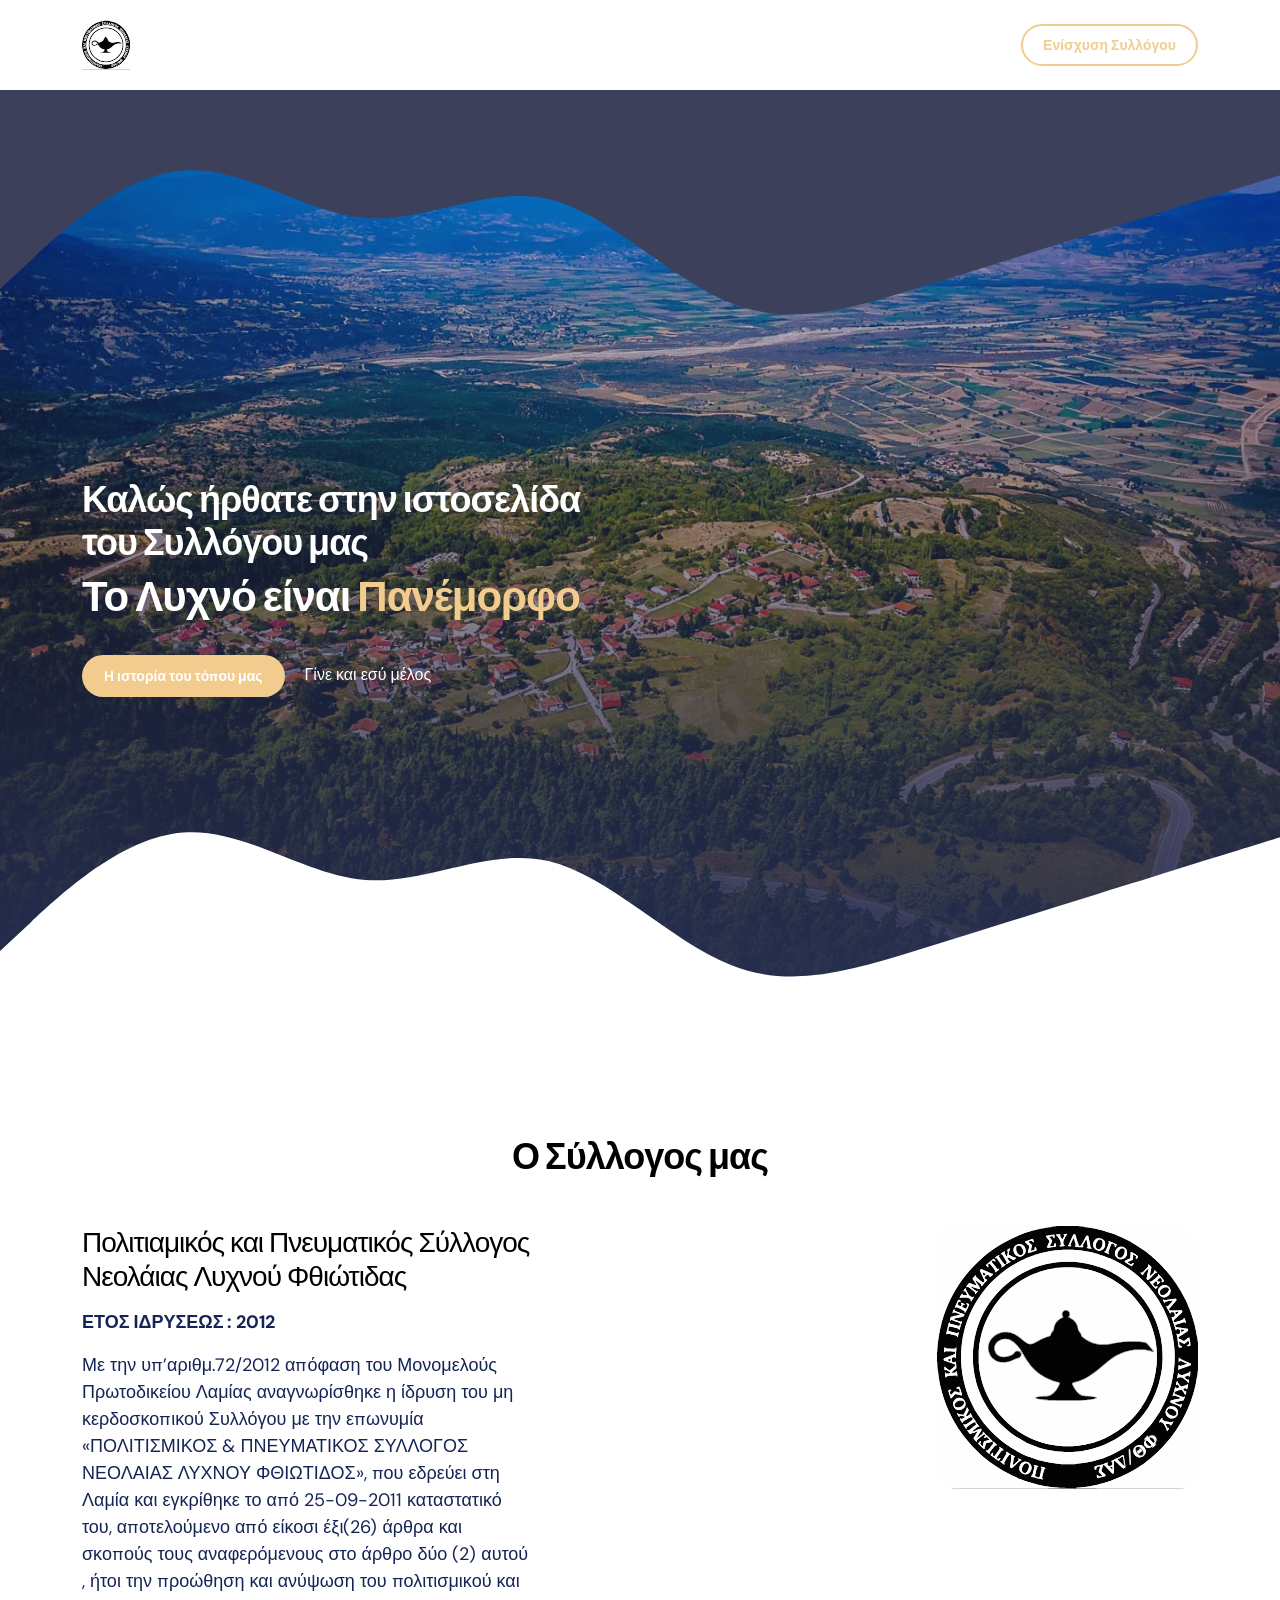
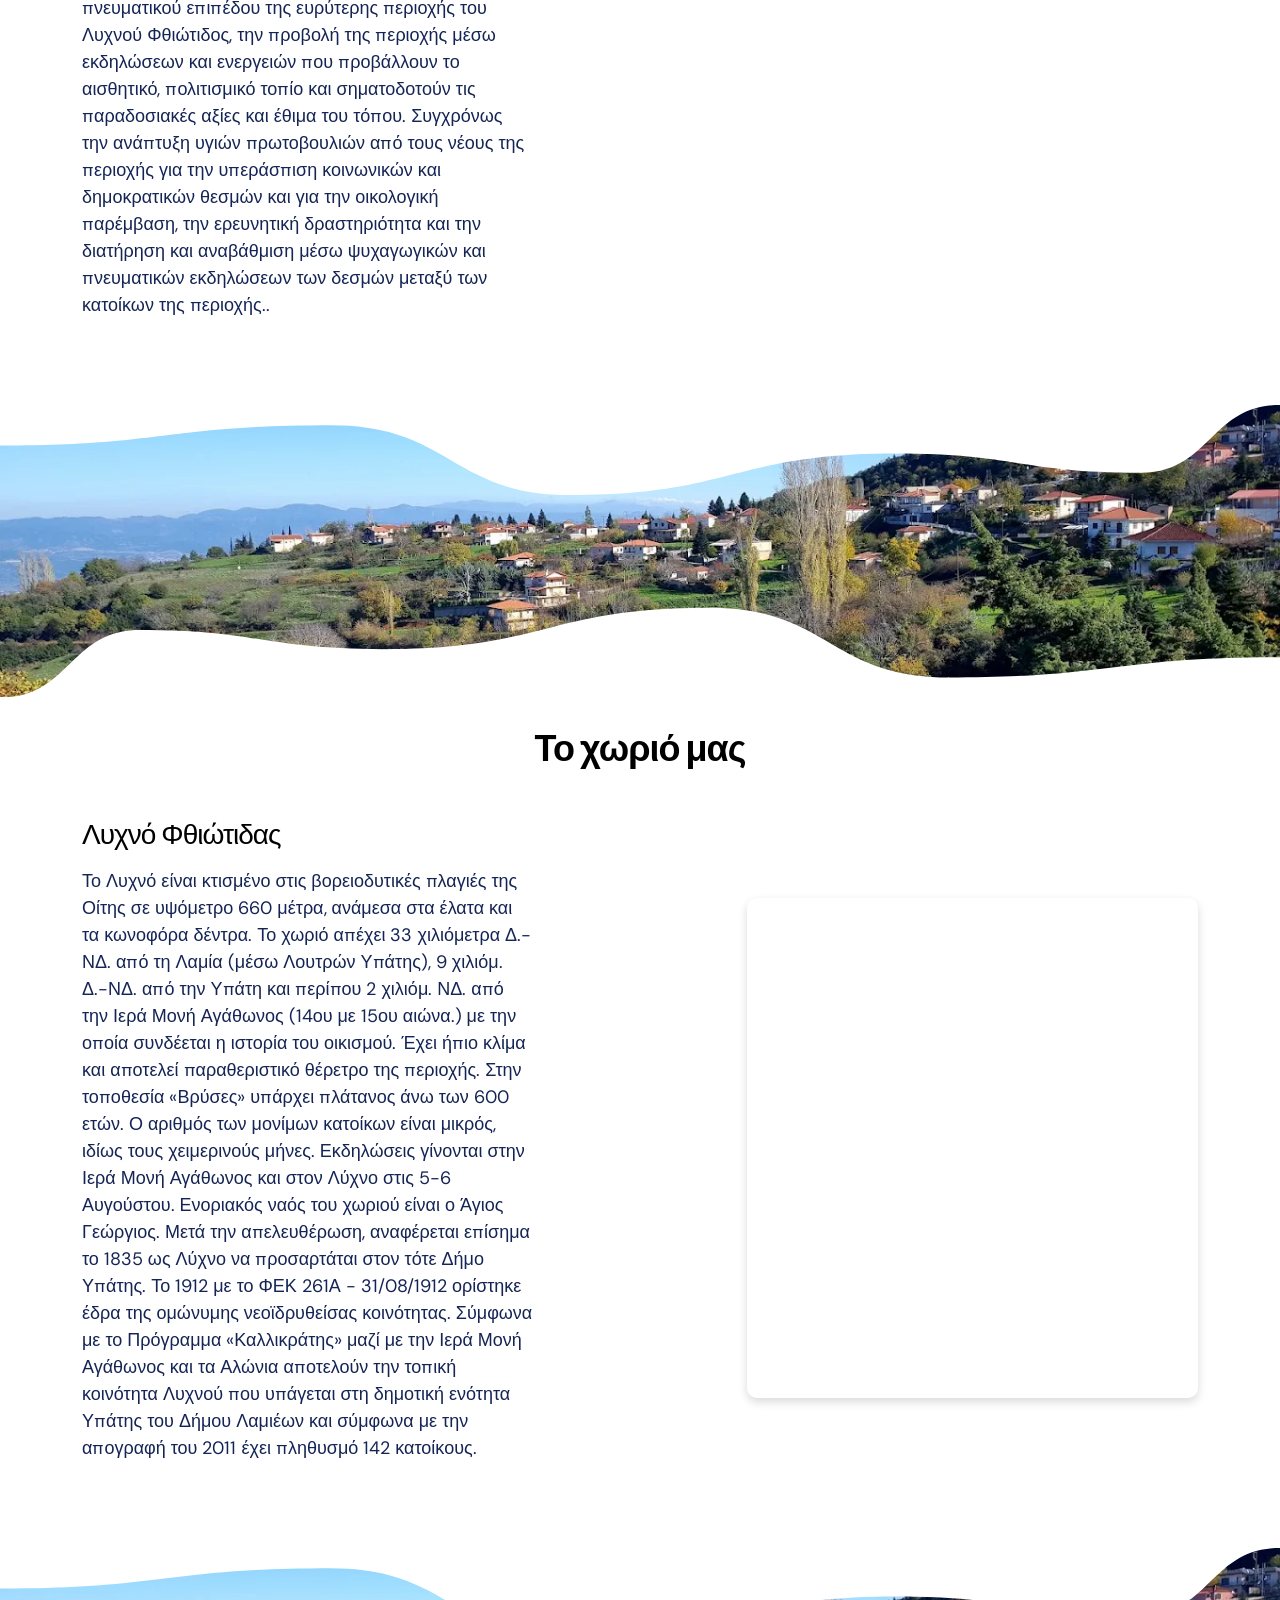
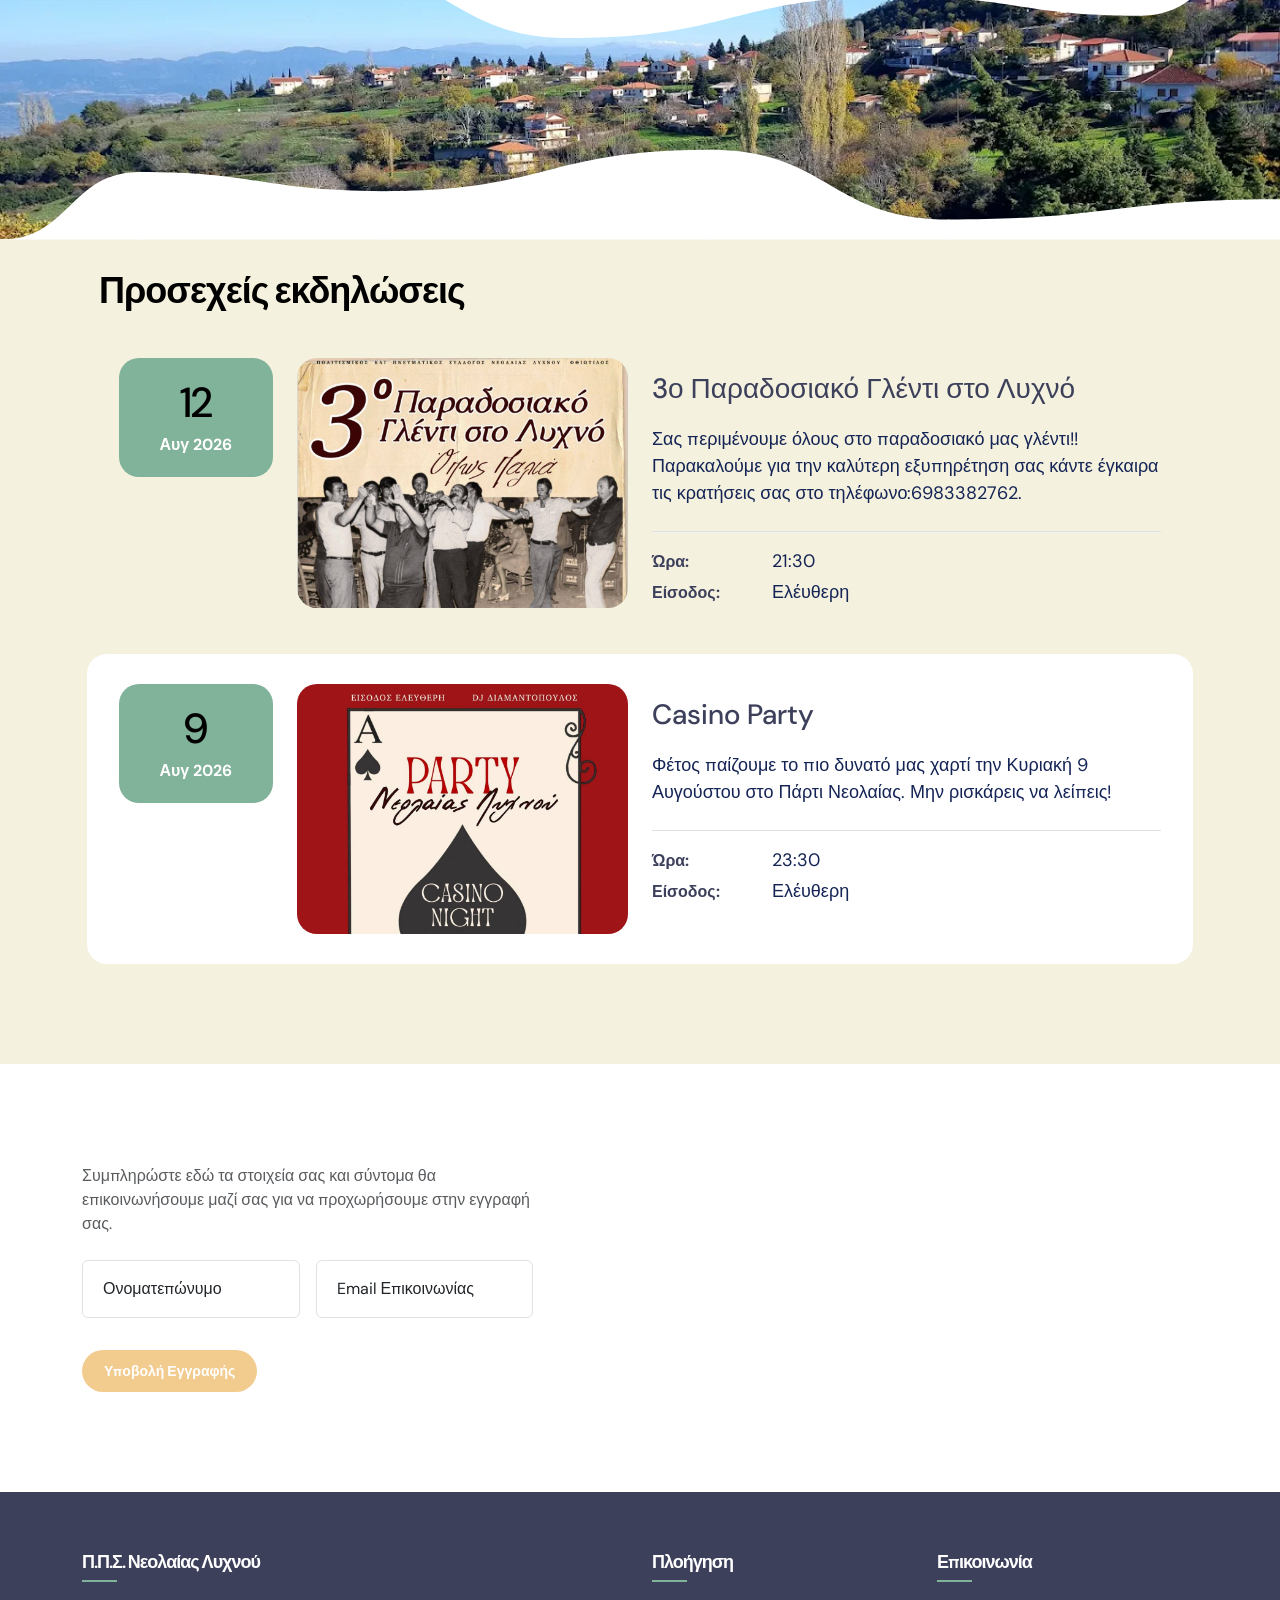
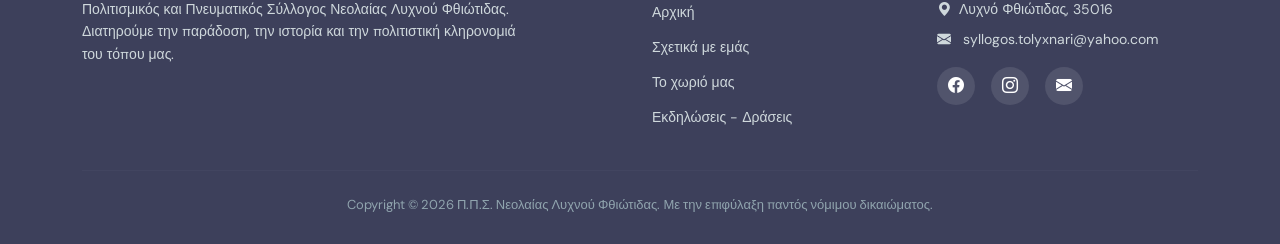
==== wwwroot/index.html @ 14c24f40 "Fix website paths" ====
<!doctype html>
<html lang="en">

<head>
    <meta charset="utf-8">
    <meta name="viewport" content="width=device-width, initial-scale=1.0">

    <meta name="description" content="Η επίσημη ιστοσελίδα του Εκπολιτιστικού Συλλόγου  Νεολαίας Λυχνού Φθιώτιδας. Δείτε το ψηφιακό μας αρχείο, εκδηλώσεις και φωτογραφίες και άλλα πολλα σχετικά με το χωριό μας και το Σύλλογο.">
    <meta name="author" content="">

    <title>Σύλλογος Νεολαίας Λυχνού Φθιώτιδας</title>

    <!-- CSS FILES -->
    <link rel="preconnect" href="https://fonts.googleapis.com">

    <link rel="preconnect" href="https://fonts.gstatic.com" crossorigin>

    <link href="https://fonts.googleapis.com/css2?family=DM+Sans:ital,wght@0,400;0,500;0,700;1,400&display=swap"
        rel="stylesheet">

    <link href="Css/bootstrap.min.css" rel="stylesheet">

    <link rel="stylesheet" href="https://cdn.jsdelivr.net/npm/bootstrap-icons@1.11.3/font/bootstrap-icons.min.css">

    <link href="Css/MainStyle.css" rel="stylesheet">

</head>

<body>

    <main>

        <nav class="navbar navbar-expand-lg">
            <div class="container">
                <a class="navbar-brand d-flex align-items-center" href="index.html">
                    <img src="images/emvlima_sillogou.svg" class="navbar-brand-image img-fluid" alt="Tiya Golf Club">
                    <span class="navbar-brand-text">
                        <small>ΠΟΛΙΤΙΣΜΙΚΟΣ ΚΑΙ ΠΝΕΥΜΑΤΙΚΟΣ ΣΥΛΛΟΓΟΣ </small>
                        <small>ΝΕΟΛΑΙΑΣ ΛΥΧΝΟΥ ΦΘΙΩΤΙΔΑΣ</small>
                    </span>
                </a>

                <div class="d-lg-none ms-auto me-3">
                    <a class="btn custom-btn custom-border-btn" data-bs-toggle="offcanvas" href="#offcanvasExample"
                        role="button" aria-controls="offcanvasExample">Member Login</a>
                </div>

                <button class="navbar-toggler" type="button" data-bs-toggle="collapse" data-bs-target="#navbarNav"
                    aria-controls="navbarNav" aria-expanded="false" aria-label="Toggle navigation">
                    <span class="navbar-toggler-icon"></span>
                </button>

                <div class="collapse navbar-collapse" id="navbarNav">
                    <ul class="navbar-nav ms-lg-auto">
                        <li class="nav-item">
                            <a class="nav-link click-scroll" href="#section_1">Αρχική</a>
                        </li>

                        <li class="nav-item">
                            <a class="nav-link click-scroll" href="#section_2">Σχετικά με εμάς</a>
                        </li>

                        <li class="nav-item">
                            <a class="nav-link click-scroll" href="#section_3">Το χωρίο μας</a>
                        </li>

							<li class="nav-item dropdown">
								<a class="nav-link dropdown-toggle" href="#" id="eventsDropdown">
									Εκδηλώσεις - Δράσεις
								</a>

								<ul class="dropdown-menu" aria-labelledby="eventsDropdown">
									<li>
										<a class="dropdown-item click-scroll" href="#section_4.1">
											Προσεχείς Εκδηλώσεις
										</a>
									</li>

									<li>
										<a class="dropdown-item click-scroll" href="Pages/arxeio.html">
											Αρχείο Εκδηλώσεων
										</a>
									</li>
								</ul>
							</li>

                        <li class="nav-item">
                            <a class="nav-link" href="https://facebook.com/groups/146857978735724/" target="_blank"
                                rel="noopener noreferrer" aria-label="Facebook">
                                <i class="bi bi-facebook"></i>
                            </a>
                        </li>

                        <li class="nav-item">
                            <a class="nav-link" href="https://www.instagram.com/to_lyxno?igsi=emdoNjBleWFyMGQ5 "
                                target="_blank" rel="noopener noreferrer" aria-label="Instagram">
                                <i class="bi bi-instagram"></i>
                            </a>
                        </li>

                        <li class="nav-item">
                            <a class="nav-link" href="mailto:syllogos.tolyxnari@yahoo.com" aria-label="Email">
                                <i class="bi bi-envelope-fill"></i>
                            </a>
                        </li>

                    </ul>

                    <div class="d-none d-lg-block ms-lg-3">
                        <a class="btn custom-btn custom-border-btn" data-bs-toggle="offcanvas" href="#offcanvasExample"
                            role="button" aria-controls="offcanvasExample">Ενίσχυση Συλλόγου</a>
                    </div>
                </div>
            </div>
        </nav>

    
	<div class="offcanvas offcanvas-end" data-bs-scroll="true" tabindex="-1"
		id="offcanvasExample" aria-labelledby="offcanvasExampleLabel">

		<div class="offcanvas-header">
			<h5 class="offcanvas-title" id="offcanvasExampleLabel">
				Οικονομική Ενίσχυση Συλλόγου
			</h5>

			<button type="button" class="btn-close" data-bs-dismiss="offcanvas"
				aria-label="Κλείσιμο"></button>
		</div>

		<div class="offcanvas-body d-flex flex-column">

			<div class="member-login-form-body">

				<p class="mb-4">
					Ο Σύλλογός μας είναι <strong>μη κερδοσκοπικός</strong>
					και λειτουργεί με σκοπό την υποστήριξη και την ανάπτυξη
					του χωριού μας.
				</p>

				<p class="mb-4">
					Όποιος επιθυμεί μπορεί να στηρίξει εθελοντικά το έργο,
					τις δράσεις και τις εκδηλώσεις του Συλλόγου μας.
				</p>


				<div class="support-info mb-4">

					<h6 class="mb-3">
						<i class="bi bi-bank me-2"></i>
						Τραπεζική Κατάθεση
					</h6>

					<p class="mb-2">
						<strong>Δικαιούχος:</strong><br>
						ΠΟΛΙΤΙΣΜΙΚΟΣ ΚΑΙ ΠΝΕΥΜΑΤΙΚΟΣ ΣΥΛΛΟΓΟΣ ΝΕΟΛΑΙΑΣ ΛΥΧΝΟΥ ΦΘΙΩΤΙΔΑΣ
					</p>

					<p class="mb-2">
						<strong>IBAN:</strong><br>
						<span id="ibanNumber">
							GRXXXXXXXXXXXXXXX
						</span>
						 <button type="button"
								class="btn btn-sm btn-outline-light ms-2"
								onclick="copyToClipboard('ibanNumber', this)">
								<i class="bi bi-copy"></i>
						</button>
					</p>

				</div>

				<div class="support-info mb-4">

					<h6 class="mb-3">
						<i class="bi bi-phone me-2"></i>
						Ενίσχυση μέσω IRIS
					</h6>

					<p class="mb-3">
						Μπορείτε επίσης να πραγματοποιήσετε την
						ενίσχυσή σας μέσω <strong>IRIS</strong>.
					</p>

					<p class="mb-0">
						<strong>ΑΦΜ:</strong><br>

						<span id="irisNumber">
							997501653
						</span>

						<button type="button"
								class="btn btn-sm btn-outline-light ms-2"
								onclick="copyToClipboard('irisNumber', this)"
								aria-label="Αντιγραφή ΑΦΜ">
							<i class="bi bi-copy"></i>
						</button>
					</p>

				</div>


				<div class="text-center mt-3">

					<p class="small">
						Σας ευχαριστούμε θερμά για κάθε στήριξη
						που συμβάλλει στη συνέχιση του έργου
						και των δράσεών μας.
					</p>

				</div>

			</div>


			<div class="mt-auto pt-4">

			<p class="small mb-0">
				Για οποιαδήποτε πληροφορία σχετικά με την
				οικονομική ενίσχυση, μπορείτε να επικοινωνήσετε
				μαζί μας στο 
				<a href="mailto:syllogos.tolyxnari@yahoo.com" 
				class="link-dark link-offset-2 link-underline-opacity-25 link-underline-opacity-100-hover">
				syllogos.tolyxnari@yahoo.com
				</a>.
			</p>

			
			</div>

	</div>

			</div>

        <section class="hero-section d-flex justify-content-center align-items-center" id="section_1">

            <div class="section-overlay"></div>

            <svg xmlns="http://www.w3.org/2000/svg" viewBox="0 0 1440 320">
                <path fill="#3D405B" fill-opacity="1"
                    d="M0,224L34.3,192C68.6,160,137,96,206,90.7C274.3,85,343,139,411,144C480,149,549,107,617,122.7C685.7,139,754,213,823,240C891.4,267,960,245,1029,224C1097.1,203,1166,181,1234,160C1302.9,139,1371,117,1406,106.7L1440,96L1440,0L1405.7,0C1371.4,0,1303,0,1234,0C1165.7,0,1097,0,1029,0C960,0,891,0,823,0C754.3,0,686,0,617,0C548.6,0,480,0,411,0C342.9,0,274,0,206,0C137.1,0,69,0,34,0L0,0Z">
                </path>
            </svg>

            <div class="container">
                <div class="row">

                    <div class="col-lg-6 col-12 mb-5 mb-lg-0">
                        <h2 class="text-white">Καλώς ήρθατε στην ιστοσελίδα του Συλλόγου μας</h2>

                        <h1 class="cd-headline rotate-1 text-white mb-4 pb-2">
                            <span>Το Λυχνό είναι</span>
                            <span class="cd-words-wrapper">
                                <b class="is-visible">Πανέμορφο</b>
                                <b>Ορεινό</b>
                                <b>Ιδανικό για ξεκούραση...</b>
                            </span>
                        </h1>

                        <div class="custom-btn-group">
                            <a href="#section_3" class="btn custom-btn smoothscroll me-3">H ιστορία του τόπου μας</a>

                            <a href="#section_4.2" class="link smoothscroll">Γίνε και εσύ μέλος</a>
                        </div>
                    </div>



                </div>
            </div>

            <svg xmlns="http://www.w3.org/2000/svg" viewBox="0 0 1440 320">
                <path fill="#ffffff" fill-opacity="1"
                    d="M0,224L34.3,192C68.6,160,137,96,206,90.7C274.3,85,343,139,411,144C480,149,549,107,617,122.7C685.7,139,754,213,823,240C891.4,267,960,245,1029,224C1097.1,203,1166,181,1234,160C1302.9,139,1371,117,1406,106.7L1440,96L1440,320L1405.7,320C1371.4,320,1303,320,1234,320C1165.7,320,1097,320,1029,320C960,320,891,320,823,320C754.3,320,686,320,617,320C548.6,320,480,320,411,320C342.9,320,274,320,206,320C137.1,320,69,320,34,320L0,320Z">
                </path>
            </svg>
        </section>


        <section class="about-section section-padding" id="section_2">
            <div class="container">
                <div class="row">

                    <div class="col-lg-12 col-12 text-center">
                        <h2 class="mb-lg-5 mb-4">Ο Σύλλογος μας</h2>
                    </div>

                    <div class="col-lg-5 col-12 me-auto mb-4 mb-lg-0">
                        <h3 class="mb-3">Πολιτιαμικός και Πνευματικός Σύλλογος Νεολάιας Λυχνού Φθιώτιδας</h3>

                        <p> <strong>ΕΤΟΣ ΙΔΡΥΣΕΩΣ : 2012</strong> </p>

                        <p>Με την υπ’αριθμ.72/2012 απόφαση του Μονομελούς Πρωτοδικείου Λαμίας αναγνωρίσθηκε η ίδρυση του
                            μη κερδοσκοπικού Συλλόγου με
                            την επωνυμία «ΠΟΛΙΤΙΣΜΙΚΟΣ & ΠΝΕΥΜΑΤΙΚΟΣ ΣΥΛΛΟΓΟΣ ΝΕΟΛΑΙΑΣ ΛΥΧΝΟΥ ΦΘΙΩΤΙΔΟΣ», που εδρεύει
                            στη Λαμία και εγκρίθηκε το από
                            25-09-2011 καταστατικό του, αποτελούμενο από είκοσι έξι(26) άρθρα και σκοπούς τους
                            αναφερόμενους στο άρθρο δύο (2) αυτού ,
                            ήτοι την προώθηση και ανύψωση του πολιτισμικού και πνευματικού επιπέδου της ευρύτερης
                            περιοχής του Λυχνού Φθιώτιδος, την
                            προβολή της περιοχής μέσω εκδηλώσεων και ενεργειών που προβάλλουν το αισθητικό, πολιτισμικό
                            τοπίο και σηματοδοτούν τις
                            παραδοσιακές αξίες και έθιμα του τόπου. Συγχρόνως την ανάπτυξη υγιών πρωτοβουλιών από τους
                            νέους της περιοχής για την
                            υπεράσπιση κοινωνικών και δημοκρατικών θεσμών και για την οικολογική παρέμβαση, την
                            ερευνητική δραστηριότητα και την
                            διατήρηση και αναβάθμιση μέσω ψυχαγωγικών και πνευματικών εκδηλώσεων των δεσμών μεταξύ των
                            κατοίκων της περιοχής..</p>


                    </div>

                    <div class="col-lg-3 col-md-6 col-12 mb-4 mb-lg-0 mb-md-0">
                        <div class="member-block">
                            <div class="member-block-image-wrap">
                                <img src="images/emvlima_sillogou.svg" class="member-block-image img-fluid" alt="">
                            </div>
                        </div>
                    </div>

                </div>
            </div>
        </section>

                <section class="section-bg-image">
            <svg viewBox="0 0 1265 144" xmlns="http://www.w3.org/2000/svg" xmlns:xlink="http://www.w3.org/1999/xlink">
                <path fill="rgba(255, 255, 255, 1)" d="M 0 40 C 164 40 164 20 328 20 L 328 20 L 328 0 L 0 0 Z"
                    stroke-width="0"></path>
                <path fill="rgba(255, 255, 255, 1)" d="M 327 20 C 445.5 20 445.5 89 564 89 L 564 89 L 564 0 L 327 0 Z"
                    stroke-width="0"></path>
                <path fill="rgba(255, 255, 255, 1)" d="M 563 89 C 724.5 89 724.5 48 886 48 L 886 48 L 886 0 L 563 0 Z"
                    stroke-width="0"></path>
                <path fill="rgba(255, 255, 255, 1)"
                    d="M 885 48 C 1006.5 48 1006.5 67 1128 67 L 1128 67 L 1128 0 L 885 0 Z" stroke-width="0"></path>
                <path fill="rgba(255, 255, 255, 1)" d="M 1127 67 C 1196 67 1196 0 1265 0 L 1265 0 L 1265 0 L 1127 0 Z"
                    stroke-width="0"></path>
            </svg>

            <div class="container">
                <div class="row">

                    <div class="col-lg-6 col-12">
                    </div>

                </div>
            </div>

            <svg viewBox="0 0 1265 144" xmlns="http://www.w3.org/2000/svg" xmlns:xlink="http://www.w3.org/1999/xlink">
                <path fill="rgba(255, 255, 255, 1)" d="M 0 40 C 164 40 164 20 328 20 L 328 20 L 328 0 L 0 0 Z"
                    stroke-width="0"></path>
                <path fill="rgba(255, 255, 255, 1)" d="M 327 20 C 445.5 20 445.5 89 564 89 L 564 89 L 564 0 L 327 0 Z"
                    stroke-width="0"></path>
                <path fill="rgba(255, 255, 255, 1)" d="M 563 89 C 724.5 89 724.5 48 886 48 L 886 48 L 886 0 L 563 0 Z"
                    stroke-width="0"></path>
                <path fill="rgba(255, 255, 255, 1)"
                    d="M 885 48 C 1006.5 48 1006.5 67 1128 67 L 1128 67 L 1128 0 L 885 0 Z" stroke-width="0"></path>
                <path fill="rgba(255, 255, 255, 1)" d="M 1127 67 C 1196 67 1196 0 1265 0 L 1265 0 L 1265 0 L 1127 0 Z"
                    stroke-width="0"></path>
            </svg>
        </section>

        <section class="about-section section-padding" id="section_3">
    <div class="container">
        <div class="row align-items-center">

            <div class="col-lg-12 col-12 text-center">
                <h2 class="mb-lg-5 mb-4">Το χωριό μας</h2>
            </div>

            <div class="col-lg-5 col-12 mb-4 mb-lg-0">
                <h3 class="mb-3">Λυχνό Φθιώτιδας</h3>
                <p>Το Λυχνό είναι κτισμένο στις βορειοδυτικές πλαγιές της Οίτης σε υψόμετρο 660 μέτρα, ανάμεσα
                    στα έλατα και τα κωνοφόρα δέντρα. Το χωριό απέχει 33 χιλιόμετρα Δ.-ΝΔ. από τη Λαμία (μέσω Λουτρών Υπάτης), 9 χιλιόμ.
                    Δ.-ΝΔ. από την Υπάτη και περίπου 2 χιλιόμ. ΝΔ. από την Ιερά Μονή Αγάθωνος (14ου με 15ου αιώνα.) με την οποία
                    συνδέεται η ιστορία του οικισμού.
                    Έχει ήπιο κλίμα και αποτελεί παραθεριστικό θέρετρο της περιοχής. Στην τοποθεσία «Βρύσες» υπάρχει πλάτανος άνω των
                    600 ετών. Ο αριθμός των μονίμων κατοίκων είναι μικρός, ιδίως τους χειμερινούς μήνες.
                    Εκδηλώσεις γίνονται στην Ιερά Μονή Αγάθωνος και στον Λύχνο στις 5-6 Αυγούστου. Ενοριακός ναός του χωριού είναι ο Άγιος Γεώργιος.
                    Μετά την απελευθέρωση, αναφέρεται επίσημα το 1835 ως Λύχνο να προσαρτάται στον τότε Δήμο Υπάτης. Το 1912 με το ΦΕΚ 261Α -
                    31/08/1912 ορίστηκε έδρα της ομώνυμης νεοϊδρυθείσας κοινότητας. Σύμφωνα με το Πρόγραμμα «Καλλικράτης» μαζί με την
                    Ιερά Μονή Αγάθωνος και τα Αλώνια αποτελούν την τοπική κοινότητα Λυχνού που υπάγεται στη δημοτική ενότητα Υπάτης του
                    Δήμου Λαμιέων και σύμφωνα με την απογραφή του 2011 έχει πληθυσμό 142 κατοίκους.</p>
            </div>

            <div class="col-lg-5 col-12 ms-auto">
                <div class="map-container">
                    <iframe
                        src="https://www.google.com/maps/embed?pb=!1m18!1m12!1m3!1d3106.623468350888!2d22.195922511725545!3d38.86397519855742!2m3!1f0!2f0!3f0!3m2!1i1024!2i768!4f13.1!3m3!1m2!1s0x135f3f2c3e58e251%3A0xead5d98b1d0ce66f!2zzpvPjc-Hzr3OvyAzNTAgMTY!5e0!3m2!1sel!2sgr!4v1787309382941!5m2!1sel!2sgr"
                        style="border:0;" 
                        allowfullscreen="" 
                        loading="lazy"
                        referrerpolicy="no-referrer-when-downgrade">
                    </iframe>
                </div>
            </div>

        </div>
    </div>
</section>

        <section class="section-bg-image">
            <svg viewBox="0 0 1265 144" xmlns="http://www.w3.org/2000/svg" xmlns:xlink="http://www.w3.org/1999/xlink">
                <path fill="rgba(255, 255, 255, 1)" d="M 0 40 C 164 40 164 20 328 20 L 328 20 L 328 0 L 0 0 Z"
                    stroke-width="0"></path>
                <path fill="rgba(255, 255, 255, 1)" d="M 327 20 C 445.5 20 445.5 89 564 89 L 564 89 L 564 0 L 327 0 Z"
                    stroke-width="0"></path>
                <path fill="rgba(255, 255, 255, 1)" d="M 563 89 C 724.5 89 724.5 48 886 48 L 886 48 L 886 0 L 563 0 Z"
                    stroke-width="0"></path>
                <path fill="rgba(255, 255, 255, 1)"
                    d="M 885 48 C 1006.5 48 1006.5 67 1128 67 L 1128 67 L 1128 0 L 885 0 Z" stroke-width="0"></path>
                <path fill="rgba(255, 255, 255, 1)" d="M 1127 67 C 1196 67 1196 0 1265 0 L 1265 0 L 1265 0 L 1127 0 Z"
                    stroke-width="0"></path>
            </svg>

            <div class="container">
                <div class="row">

                    <div class="col-lg-6 col-12">

                    </div>

                </div>
            </div>

            <svg viewBox="0 0 1265 144" xmlns="http://www.w3.org/2000/svg" xmlns:xlink="http://www.w3.org/1999/xlink">
                <path fill="rgba(255, 255, 255, 1)" d="M 0 40 C 164 40 164 20 328 20 L 328 20 L 328 0 L 0 0 Z"
                    stroke-width="0"></path>
                <path fill="rgba(255, 255, 255, 1)" d="M 327 20 C 445.5 20 445.5 89 564 89 L 564 89 L 564 0 L 327 0 Z"
                    stroke-width="0"></path>
                <path fill="rgba(255, 255, 255, 1)" d="M 563 89 C 724.5 89 724.5 48 886 48 L 886 48 L 886 0 L 563 0 Z"
                    stroke-width="0"></path>
                <path fill="rgba(255, 255, 255, 1)"
                    d="M 885 48 C 1006.5 48 1006.5 67 1128 67 L 1128 67 L 1128 0 L 885 0 Z" stroke-width="0"></path>
                <path fill="rgba(255, 255, 255, 1)" d="M 1127 67 C 1196 67 1196 0 1265 0 L 1265 0 L 1265 0 L 1127 0 Z"
                    stroke-width="0"></path>
            </svg>
        </section>




  <section class="events-section section-bg section-padding" id="section_4.1">
				<div class="container">
					<div class="row">

						<div class="col-lg-12 col-12">
							<h2 class="mb-lg-3">Προσεχείς εκδηλώσεις</h2>
						</div>

						<div class="row custom-block mb-3">
							<div class="col-lg-2 col-md-4 col-12 order-2 order-md-0 order-lg-0">
								<div
									class="custom-block-date-wrap d-flex d-lg-block d-md-block align-items-center mt-3 mt-lg-0 mt-md-0">
									<h6 class="custom-block-date mb-lg-1 mb-0 me-3 me-lg-0 me-md-0">12</h6>

									<strong class="text-white">Αυγ 2026</strong>
								</div>
							</div>

							<div class="col-lg-4 col-md-8 col-12 order-1 order-lg-0">
								<div class="custom-block-image-wrap">
									<a href="Pages/glenti.html">
										<img src="images/glenti.jpg" class="custom-block-image img-fluid"
											alt="">

										<i class="custom-block-icon bi-link"></i>
									</a>
								</div>
							</div>

							<div class="col-lg-6 col-12 order-3 order-lg-0">
								<div class="custom-block-info mt-2 mt-lg-0">
									<a href="Pages/glenti.html" class="events-title mb-3">3ο Παραδοσιακό Γλέντι στο Λυχνό</a>

									<p class="mb-0">Σας περιμένουμε όλους στο παραδοσιακό μας γλέντι!!
									Παρακαλούμε για την καλύτερη εξυπηρέτηση σας κάντε έγκαιρα τις κρατήσεις σας στο τηλέφωνο:6983382762.   
								</p>

									<div class="d-flex flex-wrap border-top mt-4 pt-3">

										<div class="mb-4 mb-lg-0">
											<div class="d-flex flex-wrap align-items-center mb-1">
												<span class="custom-block-span">Ώρα:</span>

												<p class="mb-0">21:30</p>
											</div>

											<div class="d-flex flex-wrap align-items-center">
												<span class="custom-block-span">Είσοδος:</span>

												<p class="mb-0">Ελέυθερη</p>
											</div>
										</div>
									</div>
								</div>
							</div>
						</div>

						<div class="row custom-block custom-block-bg">
							<div class="col-lg-2 col-md-4 col-12 order-2 order-md-0 order-lg-0">
								<div
									class="custom-block-date-wrap d-flex d-lg-block d-md-block align-items-center mt-3 mt-lg-0 mt-md-0">
									<h6 class="custom-block-date mb-lg-1 mb-0 me-3 me-lg-0 me-md-0">9</h6>

									<strong class="text-white">Αυγ 2026</strong>
								</div>
							</div>

							<div class="col-lg-4 col-md-8 col-12 order-1 order-lg-0">
								<div class="custom-block-image-wrap">
									<a href="Pages/party.html">
										<img src="images/party.jpg"
											class="custom-block-image img-fluid" alt="">

										<i class="custom-block-icon bi-link"></i>
									</a>
								</div>
							</div>

							<div class="col-lg-6 col-12 order-3 order-lg-0">
								<div class="custom-block-info mt-2 mt-lg-0">
									<a href="Pages/party.html" class="events-title mb-3">Casino Party</a>

									<p class="mb-0">Φέτος παίζουμε το πιο δυνατό μας χαρτί την Κυριακή 9 Αυγούστου στο Πάρτι Νεολαίας. 
													Μην ρισκάρεις να λείπεις!</p>

									<div class="d-flex flex-wrap border-top mt-4 pt-3">

										<div class="mb-4 mb-lg-0">
											<div class="d-flex flex-wrap align-items-center mb-1">
												<span class="custom-block-span">Ώρα:</span>

												<p class="mb-0">23:30</p>
											</div>

											<div class="d-flex flex-wrap align-items-center">
												<span class="custom-block-span">Είσοδος:</span>

												<p class="mb-0">Ελέυθερη</p>
											</div>
										</div>

									</div>
								</div>
							</div>
						</div>

					</div>
				</div>
			</section>

  <section class="contact-section section-padding" id="section_4.2">
				<div class="container">
					<div class="row">

						<div class="col-lg-5 col-12">
						<form action="https://formsubmit.co/syllogos.tolyxnari@yahoo.com" method="POST">
							

							<input type="hidden" name="_subject" value="Νέα εγγραφή από την ιστοσελίδα!">
							<input type="hidden" name="_captcha" value="false"> <!-- Απενεργοποιεί το captcha αν θέλεις -->

							<p class="fs-6 text-muted mb-4">
								Συμπληρώστε εδώ τα στοιχεία σας και σύντομα θα επικοινωνήσουμε μαζί σας για να προχωρήσουμε στην εγγραφή σας.
							</p>

							<div class="row g-3">
								<div class="col-lg-6 col-md-6 col-12">
									<div class="form-floating mb-3">
										<input type="text" name="Ονοματεπώνυμο" id="full-name" class="form-control" placeholder="Full Name" required>
										<label for="full-name">Ονοματεπώνυμο</label>
									</div>
								</div>

								<div class="col-lg-6 col-md-6 col-12">
									<div class="form-floating mb-3">
										<input type="email" name="Email" id="email" class="form-control" placeholder="Email" required>
										<label for="email">Email Επικοινωνίας</label>
									</div>
								</div>
							</div>

							<button type="submit" class="btn custom-btn mt-3">Υποβολή Εγγραφής</button>
						</form>
						</div>

					   
					</div>
				</div>
  </section>
    </main>

<footer class="site-footer">
		<div class="container">
			<div class="row gy-4">

				<!-- Στήλη 1: Πληροφορίες Συλλόγου -->
				<div class="col-lg-5 col-md-6 col-12">
					<h5 class="footer-title mb-3">Π.Π.Σ. Νεολαίας Λυχνού</h5>
					<p class="footer-text">
						Πολιτισμικός και Πνευματικός Σύλλογος Νεολαίας Λυχνού Φθιώτιδας. 
						Διατηρούμε την παράδοση, την ιστορία και την πολιτιστική κληρονομιά του τόπου μας.
					</p>
				</div>

				<!-- Στήλη 2: Γρήγοροι Σύνδεσμοι -->
				<div class="col-lg-3 col-md-6 col-12 ms-auto">
					<h5 class="footer-title mb-3">Πλοήγηση</h5>
					<ul class="footer-links list-unstyled">
						<li><a href="#section_1">Αρχική</a></li>
						<li><a href="#section_2">Σχετικά με εμάς</a></li>
						<li><a href="#section_3">Το χωριό μας</a></li>
						<li><a href="#section_4">Εκδηλώσεις - Δράσεις</a></li>
					</ul>
				</div>

				<!-- Στήλη 3: Επικοινωνία & Social -->
				<div class="col-lg-3 col-md-6 col-12">
					<h5 class="footer-title mb-3">Επικοινωνία</h5>
					<p class="footer-text mb-2">
						<i class="bi bi-geo-alt-fill me-2"></i>Λυχνό Φθιώτιδας, 35016
					</p>
					<p class="footer-text mb-3">
						<i class="bi bi-envelope-fill me-2"></i>
						<a href="mailto:syllogos.tolyxnari@yahoo.com" class="footer-email">syllogos.tolyxnari@yahoo.com</a>
					</p>

					<!-- Social Media Icons -->
					<div class="footer-social d-flex gap-3">
						<a href="https://facebook.com/groups/146857978735724/" target="_blank" rel="noopener" aria-label="Facebook">
							<i class="bi bi-facebook"></i>
						</a>
						<a href="https://www.instagram.com/to_lyxno" target="_blank" rel="noopener" aria-label="Instagram">
							<i class="bi bi-instagram"></i>
						</a>
						<a href="mailto:syllogos.tolyxnari@yahoo.com" aria-label="Email">
							<i class="bi bi-envelope-fill"></i>
						</a>
					</div>
				</div>

			</div>

			<hr class="footer-divider my-4">

			<!-- Copyrights Τέρμα Κάτω -->
			<div class="row align-items-center">
				<div class="col-12 text-center">
					<p class="copyright-text mb-0">
						Copyright © 2026 Π.Π.Σ. Νεολαίας Λυχνού Φθιώτιδας. Με την επιφύλαξη παντός νόμιμου δικαιώματος.
					</p>
				</div>
			</div>
		</div>
	</footer>   


    <!-- JAVASCRIPT FILES -->
    <script src="js/jquery.min.js"></script>
    <script src="js/bootstrap.bundle.min.js"></script>
    <script src="js/jquery.sticky.js"></script>
    <script src="js/click-scroll.js"></script>
    <script src="js/animated-headline.js"></script>
    <script src="js/modernizr.js"></script>
    <script src="js/custom.js"></script>
     <script src="Js/Index.js"></script>
</body>

</html>
---- wwwroot/Css/MainStyle.css ----
/*---------------------------------------
  CUSTOM PROPERTIES ( VARIABLES )             
-----------------------------------------*/
:root {
  --white-color:                  #ffffff;
  --primary-color:                #81B29A;
  --secondary-color:              #3D405B;
  --section-bg-color:             #F4F1DE;
  --custom-btn-bg-color:          #F2CC8F;
  --custom-btn-bg-hover-color:    #E07A5F;
  --dark-color:                   #000000;
  --p-color:                      #717275;
  --link-hover-color:             #F2CC8F;

  --body-font-family:             'DM Sans', sans-serif;

  --h1-font-size:                 42px;
  --h2-font-size:                 36px;
  --h3-font-size:                 28px;
  --h4-font-size:                 24px;
  --h5-font-size:                 22px;
  --h6-font-size:                 20px;
  --p-font-size:                  18px;
  --menu-font-size:               16px;
  --btn-font-size:                14px;
  --copyright-font-size:          13px;

  --border-radius-large:          100px;
  --border-radius-medium:         20px;
  --border-radius-small:          10px;

  --font-weight-normal:           400;
  --font-weight-medium:           500;
  --font-weight-bold:             700;
}

body {
  background-color: var(--white-color);
  font-family: var(--body-font-family); 
}


/*---------------------------------------
  TYPOGRAPHY               
-----------------------------------------*/

h2, h3, h4, h5, h6 {
  color: var(--dark-color);
}

h1, h2, h3, h4, h5, h6 {
  font-weight: var(--font-weight-medium);
  letter-spacing: -1px;
}

h1 {
  font-size: var(--h1-font-size);
  font-weight: var(--font-weight-bold);
}

h2 {
  font-size: var(--h2-font-size);
  font-weight: var(--font-weight-bold);
}

h3 { font-size: var(--h3-font-size); }
h4 { font-size: var(--h4-font-size); }
h5 { font-size: var(--h5-font-size); }
h6 { font-size: var(--h6-font-size); }

p, ul li {
  color: #142455;
  font-size: var(--p-font-size);
  font-weight: var(--font-weight-normal);
}

a, button {
  touch-action: manipulation;
  transition: all 0.3s;
}

a {
  display: inline-block;
  color: var(--secondary-color);
  text-decoration: none;
}

a:hover {
  color: var(--link-hover-color);
}

b, strong {
  font-weight: var(--font-weight-bold);
}


/*---------------------------------------
  SECTION               
-----------------------------------------*/
.section-bg {
  background-color: var(--section-bg-color);
}

.section-padding {
  padding-top: 100px;
  padding-bottom: 100px;
}

.section-overlay {
  content: "";
  background: rgba(0, 0, 0, 0) linear-gradient(rgba(39, 48, 83, 0.01) 0%, rgb(39, 48, 83) 100%) repeat scroll 0% 0%;
  position: absolute;
  top: 0; right: 0; bottom: 0; left: 0;
}

::selection {
  background-color: var(--primary-color);
  color: var(--white-color);
}


/*---------------------------------------
  ANIMATED HEADLINE               
-----------------------------------------*/
.cd-words-wrapper {
  display: inline-block;
  position: relative;
  text-align: left;
}

.cd-words-wrapper b {
  color: var(--link-hover-color);
  display: inline-block;
  position: absolute;
  white-space: nowrap;
  left: 0; top: 0;
}

.cd-words-wrapper b.is-visible { position: relative; }
.no-js .cd-words-wrapper b { opacity: 0; }
.no-js .cd-words-wrapper b.is-visible { opacity: 1; }

.cd-headline.rotate-1 .cd-words-wrapper {
  perspective: 300px;
}
.cd-headline.rotate-1 b {
  opacity: 0;
  transform-origin: 50% 100%;
  transform: rotateX(180deg);
}
.cd-headline.rotate-1 b.is-visible {
  opacity: 1;
  transform: rotateX(0deg);
  animation: cd-rotate-1-in 1.2s;
}
.cd-headline.rotate-1 b.is-hidden {
  transform: rotateX(180deg);
  animation: cd-rotate-1-out 1.2s;
}

@keyframes cd-rotate-1-in {
  0% { transform: rotateX(180deg); opacity: 0; }
  35% { transform: rotateX(120deg); opacity: 0; }
  65% { opacity: 0; }
  100% { transform: rotateX(360deg); opacity: 1; }
}

@keyframes cd-rotate-1-out {
  0% { transform: rotateX(0deg); opacity: 1; }
  35% { transform: rotateX(-40deg); opacity: 1; }
  65% { opacity: 0; }
  100% { transform: rotateX(180deg); opacity: 0; }
}


/*---------------------------------------
  CUSTOM BUTTON               
-----------------------------------------*/
.custom-btn {
  background: var(--custom-btn-bg-color);
  border: 2px solid transparent;
  border-radius: var(--border-radius-large);
  color: var(--white-color);
  font-size: var(--btn-font-size);
  font-weight: var(--font-weight-bold);
  line-height: normal;
  transition: all 0.3s;
  padding: 10px 20px;
}

.custom-btn:hover {
  background: var(--custom-btn-bg-hover-color);
  color: var(--white-color);
}

.custom-border-btn {
  background: transparent;
  border: 2px solid var(--custom-btn-bg-color);
  color: var(--custom-btn-bg-color);
}

.custom-border-btn:hover {
  background: var(--custom-btn-bg-color);
  border-color: transparent;
  color: var(--white-color);
}

.custom-btn-bg-white {
  border-color: var(--white-color);
  color: var(--white-color);
}

.custom-btn-group .link {
  color: var(--white-color);
  font-weight: var(--font-weight-medium);
}

.custom-btn-group .link:hover {
  color: var(--link-hover-color);
}


/*---------------------------------------
  NAVIGATION BAR & OFFCANVAS              
-----------------------------------------*/
.offcanvas {
  background-color: #f2cc8f;
  padding: 30px;
}

.offcanvas.offcanvas-end { border-left: 0; }
.offcanvas-header .btn-close { transition: all 0.3s; }
.offcanvas-header .btn-close:hover { transform: rotate(180deg); }

.offcanvas svg {
  position: absolute;
  bottom: 0; right: 0; left: 0;
}

.sticky-wrapper {
  position: absolute;
  top: 0; right: 0; left: 0;
  z-index: 100;
}

.sticky-wrapper.is-sticky .navbar {
  background-color: var(--secondary-color);
}

.navbar {
  background: transparent;
  z-index: 99;
  padding-top: 15px;
  padding-bottom: 15px;
}

.navbar .container, 
.navbar .container-fluid {
  display: flex;
  justify-content: space-between;
  align-items: center;
  width: 100%;
}

.navbar-brand,
.navbar-brand:hover {
  font-size: var(--h4-font-size);
  font-weight: var(--font-weight-bold);
  display: block;
  color: var(--white-color) !important;
  max-width: 48px;
}

.navbar-brand-image {
  width: 50px;
  height: 50px;
}

.navbar-brand-icon {
  width: 30px;
  height: 30px;
}

.navbar-brand-icon::after {
  top: 5px;
}

.navbar-brand-text {
  line-height: normal;
  margin-left: 10px;
  position: relative;
  bottom: 5px;
}

.navbar-brand-text small {
  display: block;
  font-size: 17px;
  line-height: 1;
  text-transform: uppercase;
}

.navbar-expand-lg .navbar-nav .nav-link {
  border-radius: var(--border-radius-large);
  margin: 5px;
  padding: 5px;
}

.navbar-nav .nav-link {
  display: inline-block;
  color: var(--white-color);
  font-size: var(--menu-font-size);
  font-weight: var(--font-weight-medium);
  padding-top: 15px;
  padding-bottom: 15px;
}

.navbar-nav .nav-link.active, 
.navbar-nav .nav-link:hover {
  color: var(--link-hover-color);
}

.navbar .dropdown-menu {
  background: var(--white-color);
  box-shadow: 0 1rem 3rem rgba(0,0,0,.175);
  border: 0;
  display: inherit;
  opacity: 0;
  min-width: 9rem;
  margin-top: 20px;
  padding: 13px 0 10px 0;
  transition: all 0.3s;
  pointer-events: none;
}

.navbar .dropdown-menu::before {
  content: "";
  width: 0; height: 0;
  border-left: 20px solid transparent;
  border-right: 20px solid transparent;
  border-bottom: 15px solid var(--white-color);
  position: absolute;
  top: -10px; left: 10px;
}

.navbar .dropdown-item {
  display: inline-block;
  color: var(--p-color);
  font-size: var(--menu-font-size);
  font-weight: var(--font-weight-medium);
  position: relative;
}

.navbar .dropdown-item.active, 
.navbar .dropdown-item:active,
.navbar .dropdown-item:focus, 
.navbar .dropdown-item:hover {
  background: transparent;
  color: var(--link-hover-color);
}

.navbar .dropdown-toggle::after {
  content: "\f282";
  display: inline-block;
  font-family: bootstrap-icons !important;
  font-size: var(--copyright-font-size);
  font-style: normal;
  font-weight: normal !important;
  line-height: 1;
  vertical-align: -.125em;
  position: relative;
  left: 2px;
  border: 0;
}

@media screen and (min-width: 992px) {
  .navbar .dropdown:hover .dropdown-menu {
    opacity: 1;
    margin-top: 0;
    pointer-events: auto;
  }
}

.navbar-toggler {
  border: 0; padding: 0;
  cursor: pointer;
  margin: 0;
  width: 30px; height: 35px;
  outline: none;
}

.navbar-toggler:focus {
  outline: none;
  box-shadow: none;
}

.navbar-toggler[aria-expanded="true"] .navbar-toggler-icon {
  background: transparent;
}

.navbar-toggler[aria-expanded="true"] .navbar-toggler-icon:before,
.navbar-toggler[aria-expanded="true"] .navbar-toggler-icon:after {
  transition: top 300ms 50ms ease, transform 300ms 350ms ease;
  top: 0;
}

.navbar-toggler[aria-expanded="true"] .navbar-toggler-icon:before {
  transform: rotate(45deg);
}

.navbar-toggler[aria-expanded="true"] .navbar-toggler-icon:after {
  transform: rotate(-45deg);
}

.navbar-toggler .navbar-toggler-icon {
  background: var(--white-color);
  transition: background 10ms 300ms ease;
  display: block;
  width: 30px; height: 2px;
  position: relative;
}

.navbar-toggler .navbar-toggler-icon:before,
.navbar-toggler .navbar-toggler-icon:after {
  transition: top 300ms 350ms ease, transform 300ms 50ms ease;
  position: absolute;
  right: 0; left: 0;
  background: var(--white-color);
  width: 30px; height: 2px;
  content: '';
}

.navbar-toggler .navbar-toggler-icon::before { top: -8px; }
.navbar-toggler .navbar-toggler-icon::after { top: 8px; }


/*---------------------------------------
  HERO SECTION        
-----------------------------------------*/
.hero-section {
  background-image: url('../images/xorio_main.jpg.webp');
  background-repeat: no-repeat;
  background-size: cover;
  background-position: center;
  position: relative;
  padding-top: 150px;
  padding-bottom: 100px;
  height: 105vh;
  min-height: 670px;
}

.hero-section {
  position: relative;
  overflow: hidden;
}

.section-overlay {
  z-index: 0; /* overlay κάτω από το wave */
}

.hero-section svg {
  z-index: 1; /* wave πάνω από overlay */
}

.hero-section .container {
  position: relative;
  z-index: 2; /* κείμενο πάνω από όλα */
}

.hero-50 {
  height: auto;
  min-height: 540px;
  margin-bottom: -100px;
}

.hero-50 .container + svg { transform: rotate(180deg); }

.hero-section .ratio {
  border-radius: var(--border-radius-medium);
  overflow: hidden;
}

.hero-section svg {
  position: absolute;
  right: 0; left: 0;
}

.hero-section > svg { top: 0; }
.hero-section .container + svg { top: auto; bottom: -1px; }

.hero-section .row {
  position: relative;
  z-index: 22;
}


/*---------------------------------------
  MIDDLE IMAGE SECTION     
-----------------------------------------*/
.section-bg-image {
  background-image: url('../images/village.webp');
  background-repeat: no-repeat;
  background-size: cover;
  background-position: center;
  position: relative;
  margin-bottom: -70px;
}

.section-bg-image .container + svg {
  transform: rotate(180deg);
  position: relative;
  bottom: -1px;
}

.section-bg-image-block {
  backdrop-filter: blur(5px) saturate(180%);
  -webkit-backdrop-filter: blur(5px) saturate(180%);
  background-color: rgba(255, 255, 255, 0.75);
  border-radius: var(--border-radius-medium);
  border: 1px solid rgba(209, 213, 219, 0.3);
  padding: 50px;
}

.section-bg-image-block .input-group {
  background-color: var(--white-color);
  border-radius: var(--border-radius-large);
  padding: 10px 15px;
}

.section-bg-image-block .input-group-text {
  background-color: transparent;
  border: 0;
}

.section-bg-image-block input[type="email"] {
  border: 0;
  box-shadow: none;
  margin-bottom: 0;
  padding-left: 0;
}

.section-bg-image-block button[type="submit"] {
  background-color: var(--primary-color);
  border: 0;
  border-radius: var(--border-radius-large) !important;
  color: var(--white-color);
  max-width: 150px;
}


/*---------------------------------------
  ABOUT SECTION               
-----------------------------------------*/
.about-section {
  padding-bottom: 70px;
}

.member-block-image-wrap {
  border-radius: var(--border-radius-medium);
  position: relative;
  overflow: hidden;
}

.member-block-image-wrap:hover .member-block-image { transform: scale(1.2); }
.member-block-image-wrap:hover .social-icon { opacity: 1; }

.member-block-image-wrap .social-icon {
  background-color: var(--white-color);
  border-radius: var(--border-radius-large);
  position: absolute;
  top: 50%; left: 50%;
  transform: translate(-50%, -50%);
  opacity: 0;
  transition: all 0.5s;
  padding: 15px 20px;
  width: auto;
}

.member-block-image { transition: all 0.3s; }
.member-block-info { padding: 10px; }
.member-block-info h4, .member-block-info p { margin-bottom: 0; }


/*---------------------------------------
  CUSTOM BLOCK & EVENTS COMPONENTS              
-----------------------------------------*/
.custom-block {
  border-radius: var(--border-radius-medium);
  position: relative;
  overflow: hidden;
  padding: 30px 20px;
}

.custom-block-bg { background: var(--white-color); }

.custom-block-date-wrap {
  background-color: var(--primary-color);
  border-radius: var(--border-radius-medium);
  text-align: center;
  padding: 20px 30px;
}

.custom-block-date { font-size: var(--h1-font-size); }

.custom-block-image-wrap {
  border-radius: var(--border-radius-medium);
  position: relative;
  overflow: hidden;
  width: 100%;
  height: 250px;
}

.custom-block-image-wrap:hover .custom-block-image { transform: scale(1.2); }
.custom-block-image-wrap:hover .custom-block-icon { opacity: 1; }

.custom-block-image {
  width: 100%;
  height: 100%;
  object-fit: cover;
  object-position: center;
  display: block;
  transition: all 0.3s;
}

.custom-block-image-wrap .custom-block-date-wrap,
.custom-block-image-wrap .custom-btn-wrap {
  position: absolute;
  bottom: 0;
}

.custom-block-image-wrap .custom-block-date-wrap {
  border-radius: 0;
  left: 0;
  width: 50%;
  padding: 12.30px 20px;
}

.custom-block-image-wrap .custom-btn-wrap {
  right: 0;
  width: 50%;
}

.custom-block-image-wrap .custom-btn {
  border-radius: 0;
  display: block;
  padding: 15px 20px;
}

.custom-block-info { padding-top: 10px; }
.custom-block-image-wrap + .custom-block-info { padding-top: 20px; }

.custom-block-span {
  color: var(--secondary-color);
  font-weight: var(--font-weight-bold);
  min-width: 110px;
  margin-right: 10px;
}

.custom-block-icon {
  background: var(--custom-btn-bg-color);
  border-radius: var(--border-radius-large);
  color: var(--white-color);
  width: 60px; height: 60px;
  line-height: 60px;
  text-align: center;
  font-size: var(--h3-font-size);
  position: absolute;
  top: 50%; left: 50%;
  transform: translate(-50%, -50%);
  opacity: 0;
  transition: all 0.5s;
}

.custom-block-icon:hover {
  background: var(--custom-btn-bg-hover-color);
  color: var(--white-color);
}


/*---------------------------------------
  EVENTS SECTION            
-----------------------------------------*/
.events-section.section-bg .container > .row {
  margin-right: 5px;
  margin-left: 5px;
}

.events-section.section-bg .container > .row .row { margin: auto; }
.events-listing-section { margin-bottom: 100px; }
.events-detail-section .custom-block-info { padding: 40px 60px; }

.events-detail-info {
  background-color: var(--section-bg-color);
  border-radius: var(--border-radius-medium);
  padding: 50px 25px;
}

.events-title {
  font-size: var(--h3-font-size);
  font-weight: var(--font-weight-medium);
}


/*---------------------------------------
  MEMBERSHIP SECTION            
-----------------------------------------*/
.membership-section .container {
  position: relative;
  z-index: 2;
}

.table-responsive { border-radius: var(--border-radius-medium); }
.table-responsive tbody, .table-responsive td, .table-responsive tfoot, 
.table-responsive th, .table-responsive thead, .table-responsive tr { border: 0; }

.table-responsive thead tr {
  background-color: var(--secondary-color);
  color: var(--white-color);
}

.table-responsive thead th { padding: 22px 16px !important; }
.table-responsive tbody tr:nth-child(even) { background-color: var(--section-bg-color); }
.table>:not(caption)>*>* { padding: 18px 16px; }

.table-responsive .bi-check-circle-fill { color: var(--primary-color); }
.table-responsive .bi-x-circle-fill { color: var(--custom-btn-bg-hover-color); }

.membership-form {
  background-color: var(--secondary-color);
  border-radius: var(--border-radius-medium);
  padding: 35px;
}

.membership-form .form-floating>textarea {
  border-radius: var(--border-radius-medium);
  height: 100px;
}

.support-info {
  padding: 18px;
  border-radius: var(--border-radius-small);
  background: rgba(255, 255, 255, 0.08);
}

.support-info h6 { font-weight: 600; }
.iban-number {
  word-break: break-all;
  font-size: 14px;
}


/*---------------------------------------
  CONTACT & MAP            
-----------------------------------------*/
.contact-form .form-floating>textarea {
  border-radius: var(--border-radius-medium);
  height: 120px;
}

.contact-info { position: relative; }

.contact-info-item {
  background: var(--secondary-color);
  border-radius: var(--border-radius-medium);
  position: absolute;
  overflow: hidden;
  top: 50%; left: 50%;
  transform: translate(-50%, -50%);
  text-align: center;
}

.contact-info-body { padding: 20px 30px; }
.contact-info-body strong, .contact-info-item a { color: var(--white-color); }

.contact-info-footer {
  background-color: var(--custom-btn-bg-hover-color);
  padding: 10px 20px;
  transition: all 0.3s;
}

.contact-info-footer:hover { background-color: var(--custom-btn-bg-color); }
.contact-info-footer a {
  display: block;
  font-weight: var(--font-weight-bold);
}

.map-container {
  width: 100%;
  max-width: 900px;
  height: 500px;
  border-radius: var(--border-radius-small);
  overflow: hidden;
  box-shadow: 0 4px 10px rgba(0,0,0,0.15);
}

.map-container iframe {
  width: 100%;
  height: 100%;
}


/*---------------------------------------
  CUSTOM FORM              
-----------------------------------------*/
.custom-form .form-control {
  border-radius: var(--border-radius-large);
  border-width: 2px;
  box-shadow: none;
  color: var(--p-color);
  margin-bottom: 20px;
  padding: 10px 10px 10px 20px;
  outline: none;
}

.custom-form .form-control:focus,
.custom-form .form-control:hover {
  border-color: var(--dark-color);
}

.form-floating>label { padding-left: 20px; }

.custom-form button[type="submit"] {
  background: var(--custom-btn-bg-color);
  border: none;
  border-radius: var(--border-radius-large);
  color: var(--white-color);
  font-size: var(--p-font-size);
  font-weight: var(--font-weight-medium);
  transition: all 0.3s;
  margin-bottom: 0;
  padding-left: 10px;
}

.custom-form button[type="submit"]:hover,
.custom-form button[type="submit"]:focus {
  background: var(--custom-btn-bg-hover-color);
  border-color: transparent;
}

.header-form { position: relative; }
.header-form .form-control { padding-left: 42px; }

.header-form-icon {
  width: 24px;
  position: absolute;
  top: 0;
  margin: 12px 0 0 15px;
}


/*---------------------------------------
  SOCIAL ICON              
-----------------------------------------*/
.social-icon {
  margin: 0; padding: 0;
}

.social-icon-item {
  list-style: none;
  display: inline-block;
  vertical-align: top;
}

.social-icon-link {
  background: var(--secondary-color);
  border-radius: var(--border-radius-large);
  color: var(--white-color);
  font-size: var(--btn-font-size);
  display: block;
  margin-right: 5px;
  text-align: center;
  width: 35px; height: 35px;
  line-height: 36px;
  transition: background 0.2s, color 0.2s;
}

.social-icon-link:hover {
  background: var(--primary-color);
  color: var(--white-color);
}


/*---------------------------------------
  SITE FOOTER            
-----------------------------------------*/
.site-footer {
  position: relative;
  background-color: var(--secondary-color);
  color: var(--section-bg-color);
  padding-top: 60px;
  padding-bottom: 30px;
  margin-top: auto;
}

.site-footer .container {
  position: relative;
  z-index: 2;
}

.site-footer svg {
  position: absolute;
  bottom: 0; right: 0; left: 0;
  pointer-events: none;
}

.footer-title {
  color: var(--white-color);
  font-weight: 600;
  font-size: 18px;
  position: relative;
  padding-bottom: 8px;
}

.footer-title::after {
  content: '';
  position: absolute;
  bottom: 0; left: 0;
  width: 35px; height: 2px;
  background-color: var(--primary-color);
}

.footer-text, .footer-email, .footer-links a {
  color: #cfd8dc;
  font-size: 14px;
}

.footer-text { line-height: 1.6; }
.footer-email:hover, .footer-links a:hover { color: var(--primary-color); }
.footer-links li { margin-bottom: 8px; }
.footer-links a:hover { padding-left: 5px; }

.footer-social a {
  display: inline-flex;
  align-items: center;
  justify-content: center;
  width: 38px; height: 38px;
  background-color: rgba(255, 255, 255, 0.1);
  color: var(--white-color);
  border-radius: 50%;
  font-size: 16px;
  transition: all 0.3s ease;
}

.footer-social a:hover {
  background-color: var(--primary-color);
  color: var(--white-color);
  transform: translateY(-3px);
}

.footer-divider { border-color: rgba(255, 255, 255, 0.1); }
.copyright-text {
  color: #90a4ae;
  font-size: var(--copyright-font-size);
}


/*---------------------------------------
  RESPONSIVE STYLES              
-----------------------------------------*/
@media screen and (max-width: 991px) {
  h1 { font-size: 36px; }
  h2 { font-size: 28px; }
  h3 { font-size: 22px; }
  h4 { font-size: 20px; }
  h5 { font-size: 18px; }
  h6 { font-size: 16px; }

  .section-padding {
    padding-top: 50px;
    padding-bottom: 50px;
  }
  
  .navbar { background-color: var(--secondary-color); }

  .navbar-nav .dropdown-menu {
    position: relative;
    left: 10px;
    opacity: 1;
    pointer-events: auto;
    max-width: 155px;
    margin-top: 15px;
    margin-bottom: 15px;
  }

  .navbar-expand-lg .navbar-nav {
    padding-top: 15px;
    padding-bottom: 100px;
  }

  .navbar-expand-lg .navbar-nav .nav-link {
    margin: 5px;
    padding: 0;
  }

  .hero-section {
    position: relative;
    top: 82px;
    margin-bottom: 82px;
  }

  .events-listing-section { margin-bottom: 50px; }
  .events-detail-section .custom-block-info { padding: 40px; }
  .events-detail-info { padding: 35px 25px; }

  .contact-info-item { width: 72%; }
  .events-detail-section .contact-info-item { width: 70%; }

  .section-bg-image { margin-bottom: 0; }
  .section-bg-image-block { padding: 30px; }

  .site-footer {
    padding-top: 40px;
    padding-bottom: 30px;
  }
}

@media screen and (max-width: 360px) {
  .custom-btn {
    font-size: 12px;
    padding: 4px 12px;
  }
}
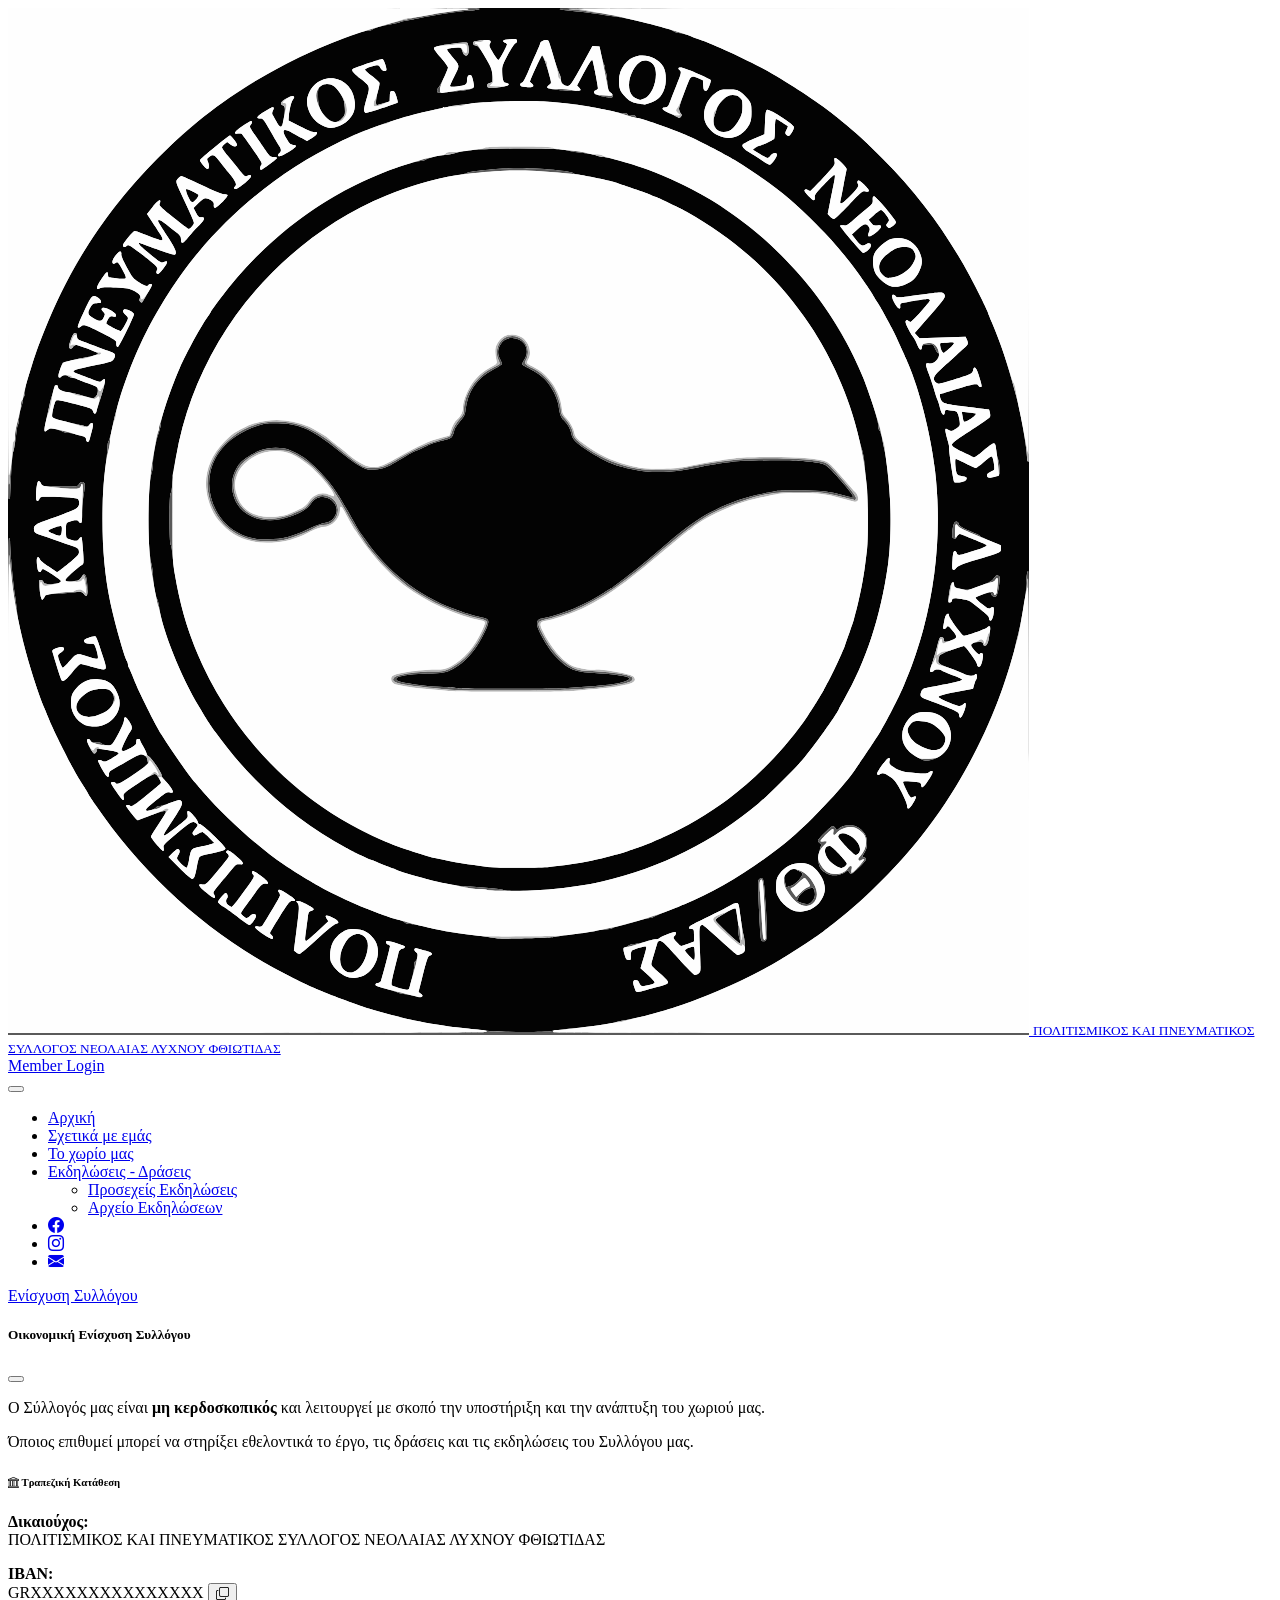
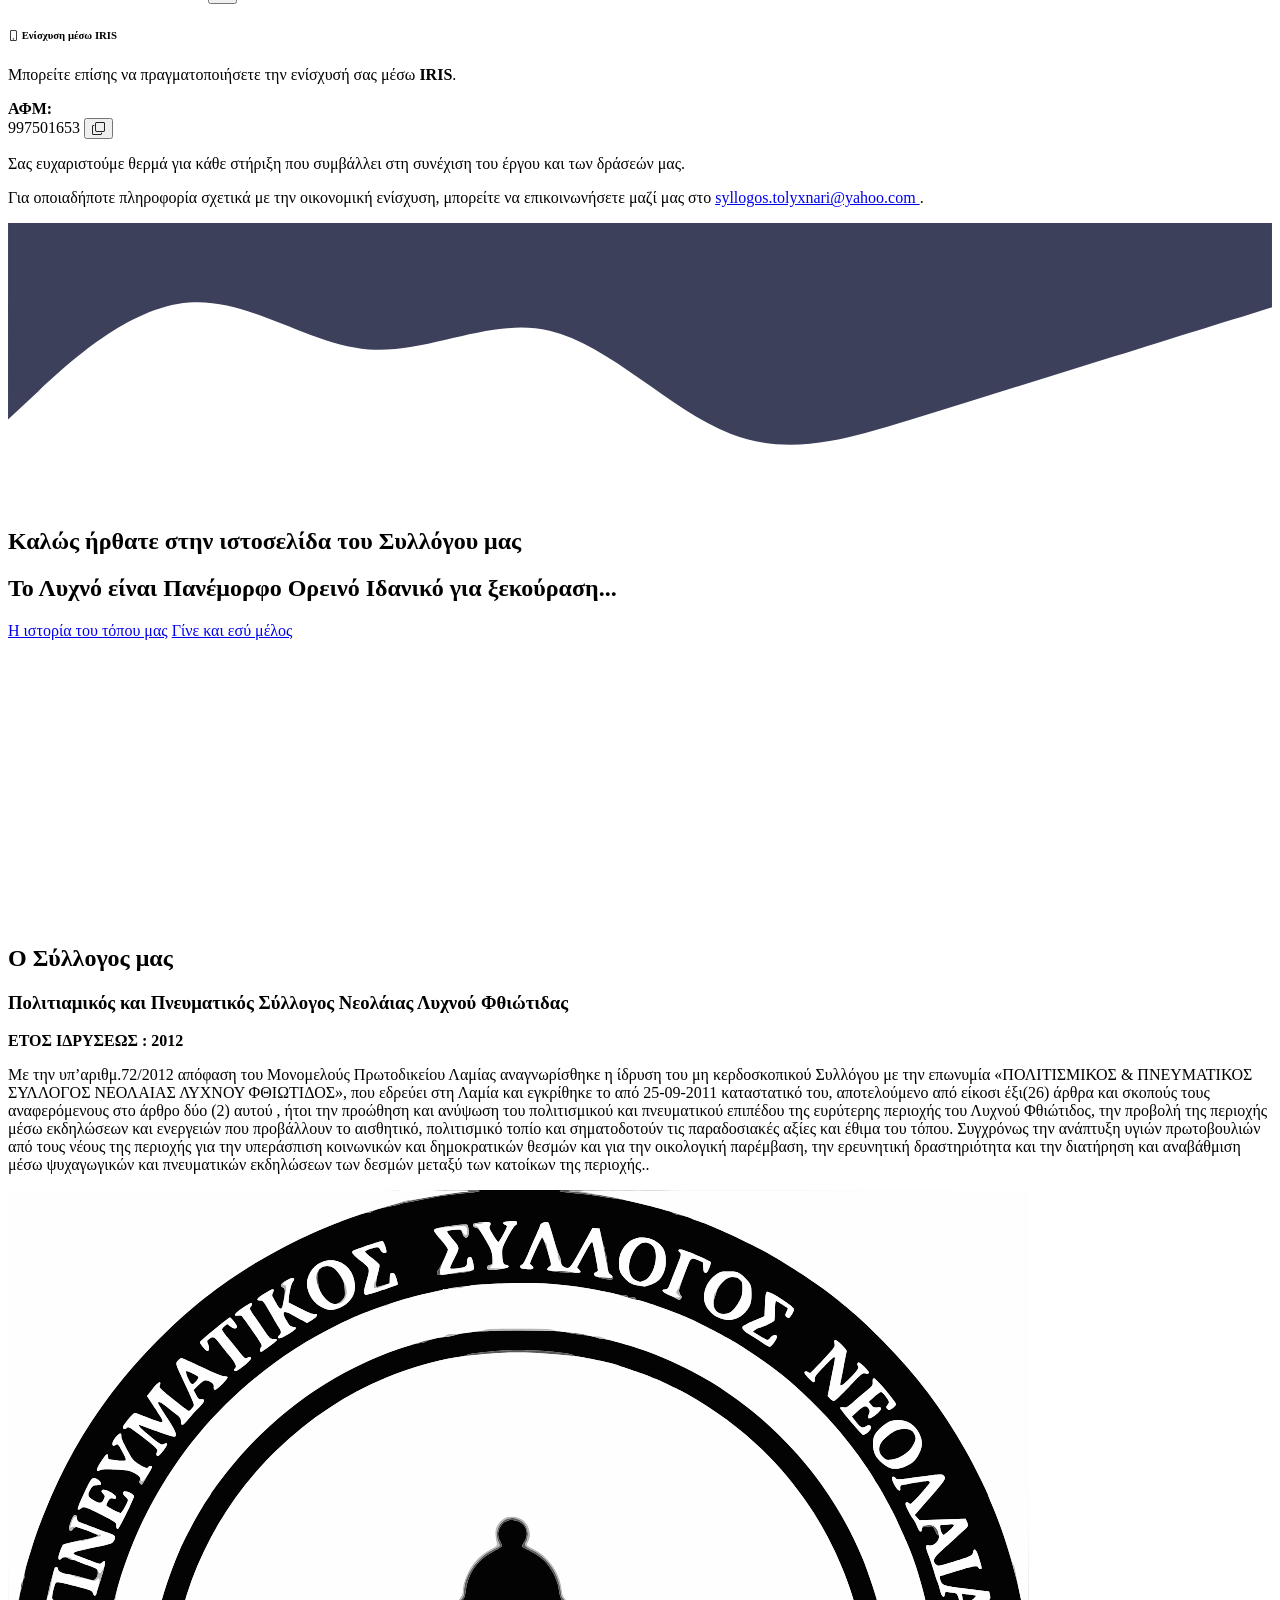
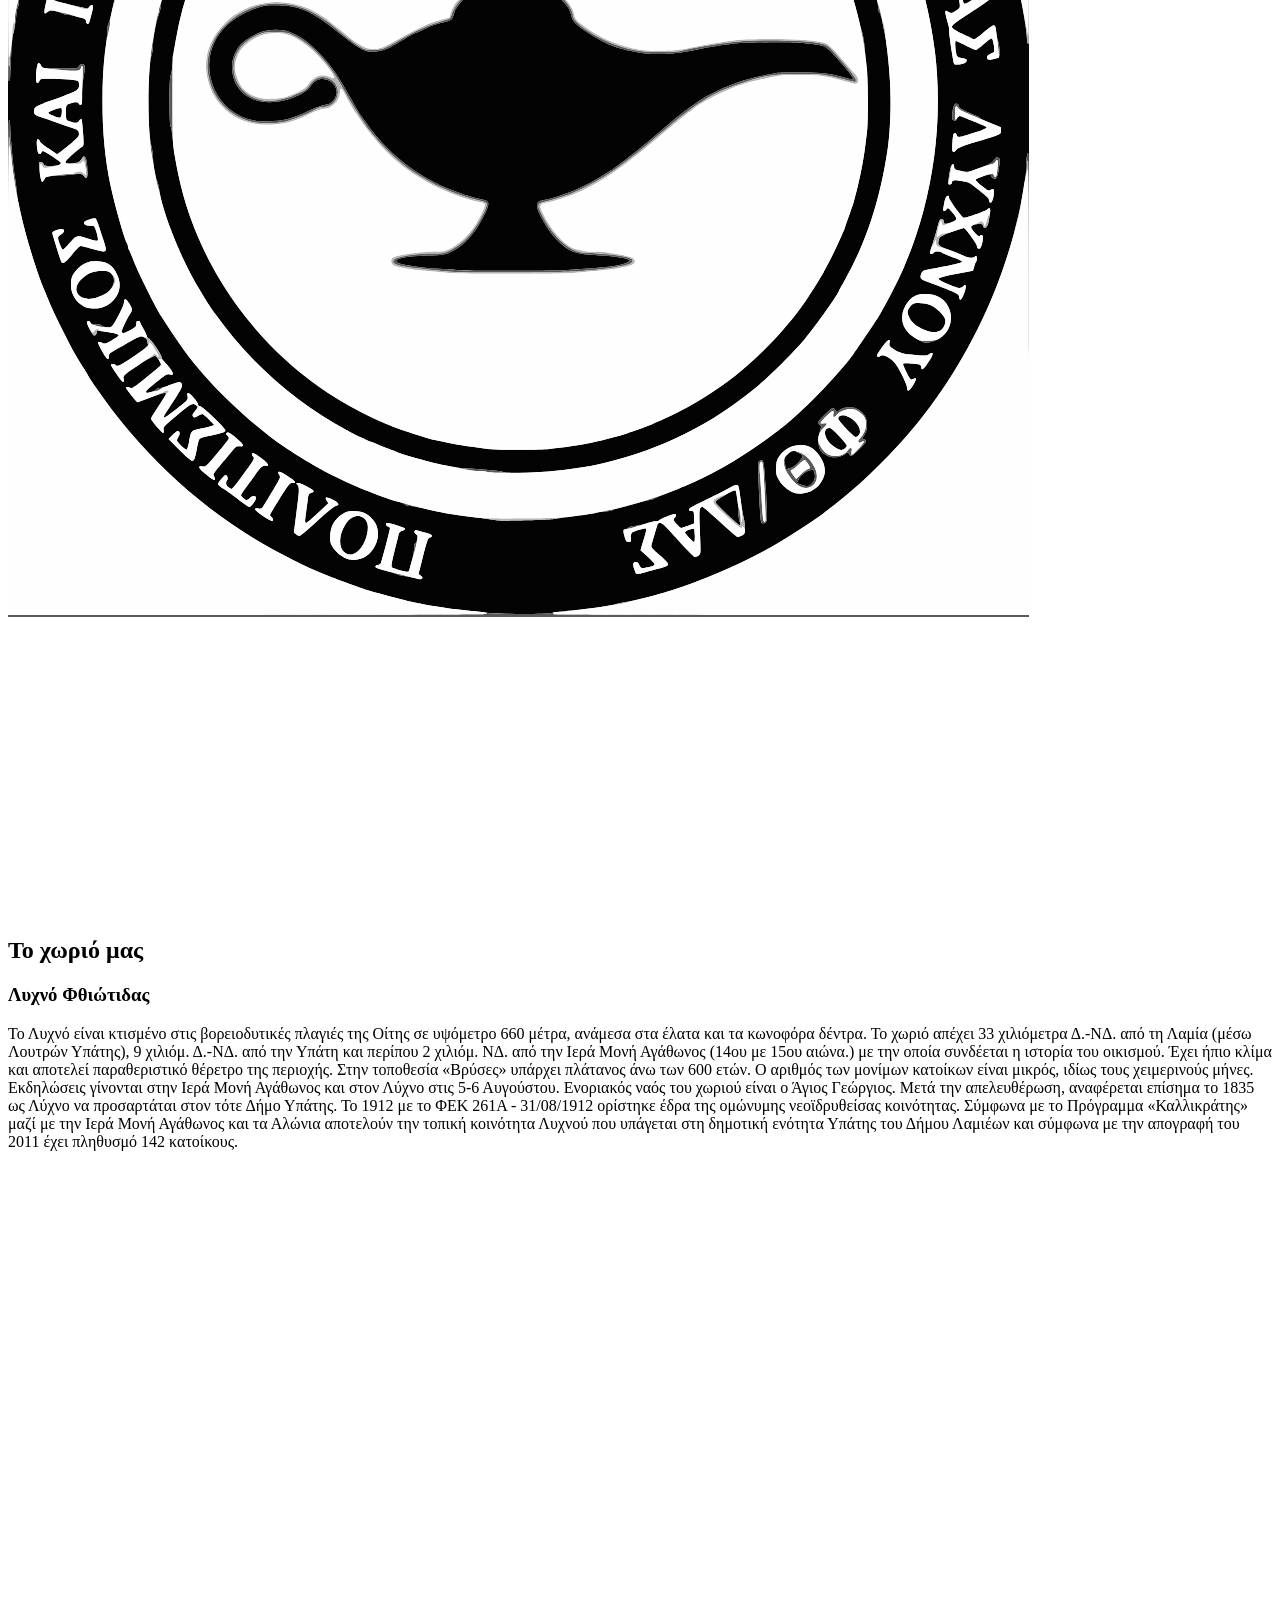
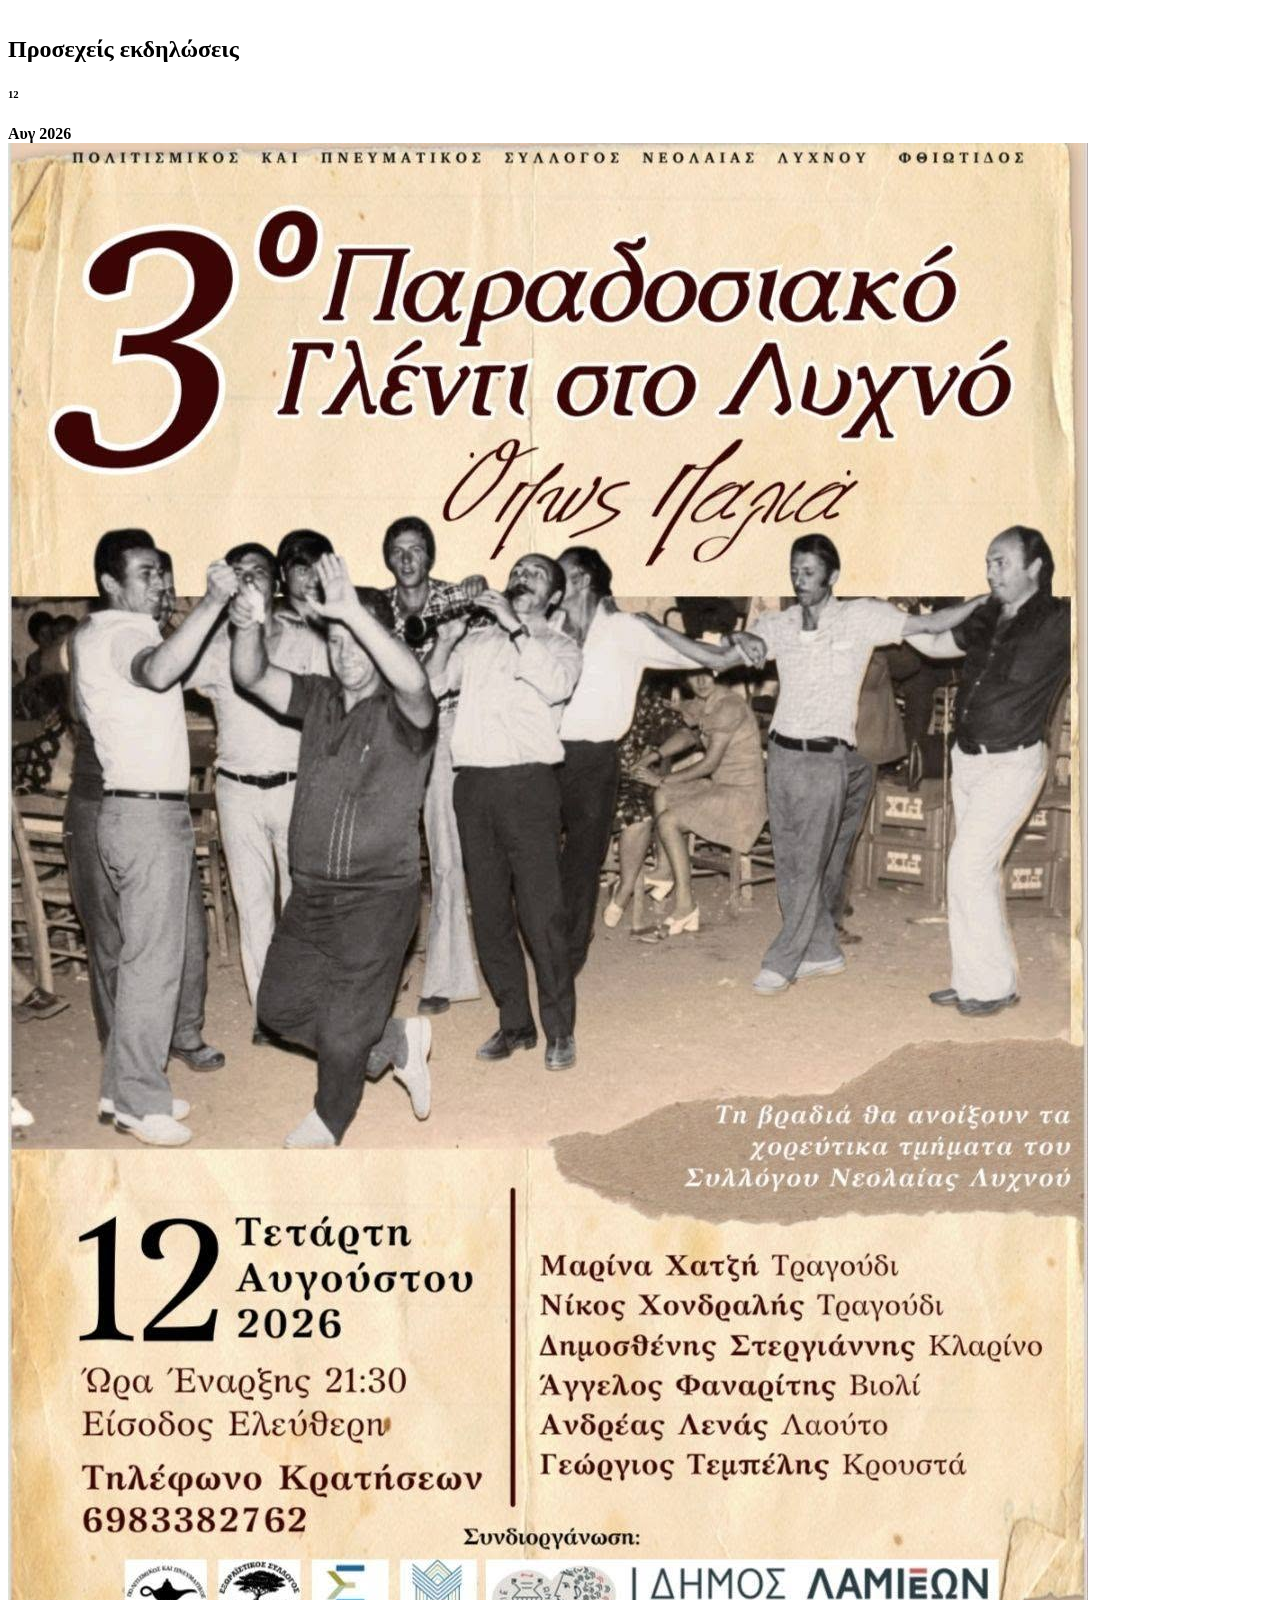
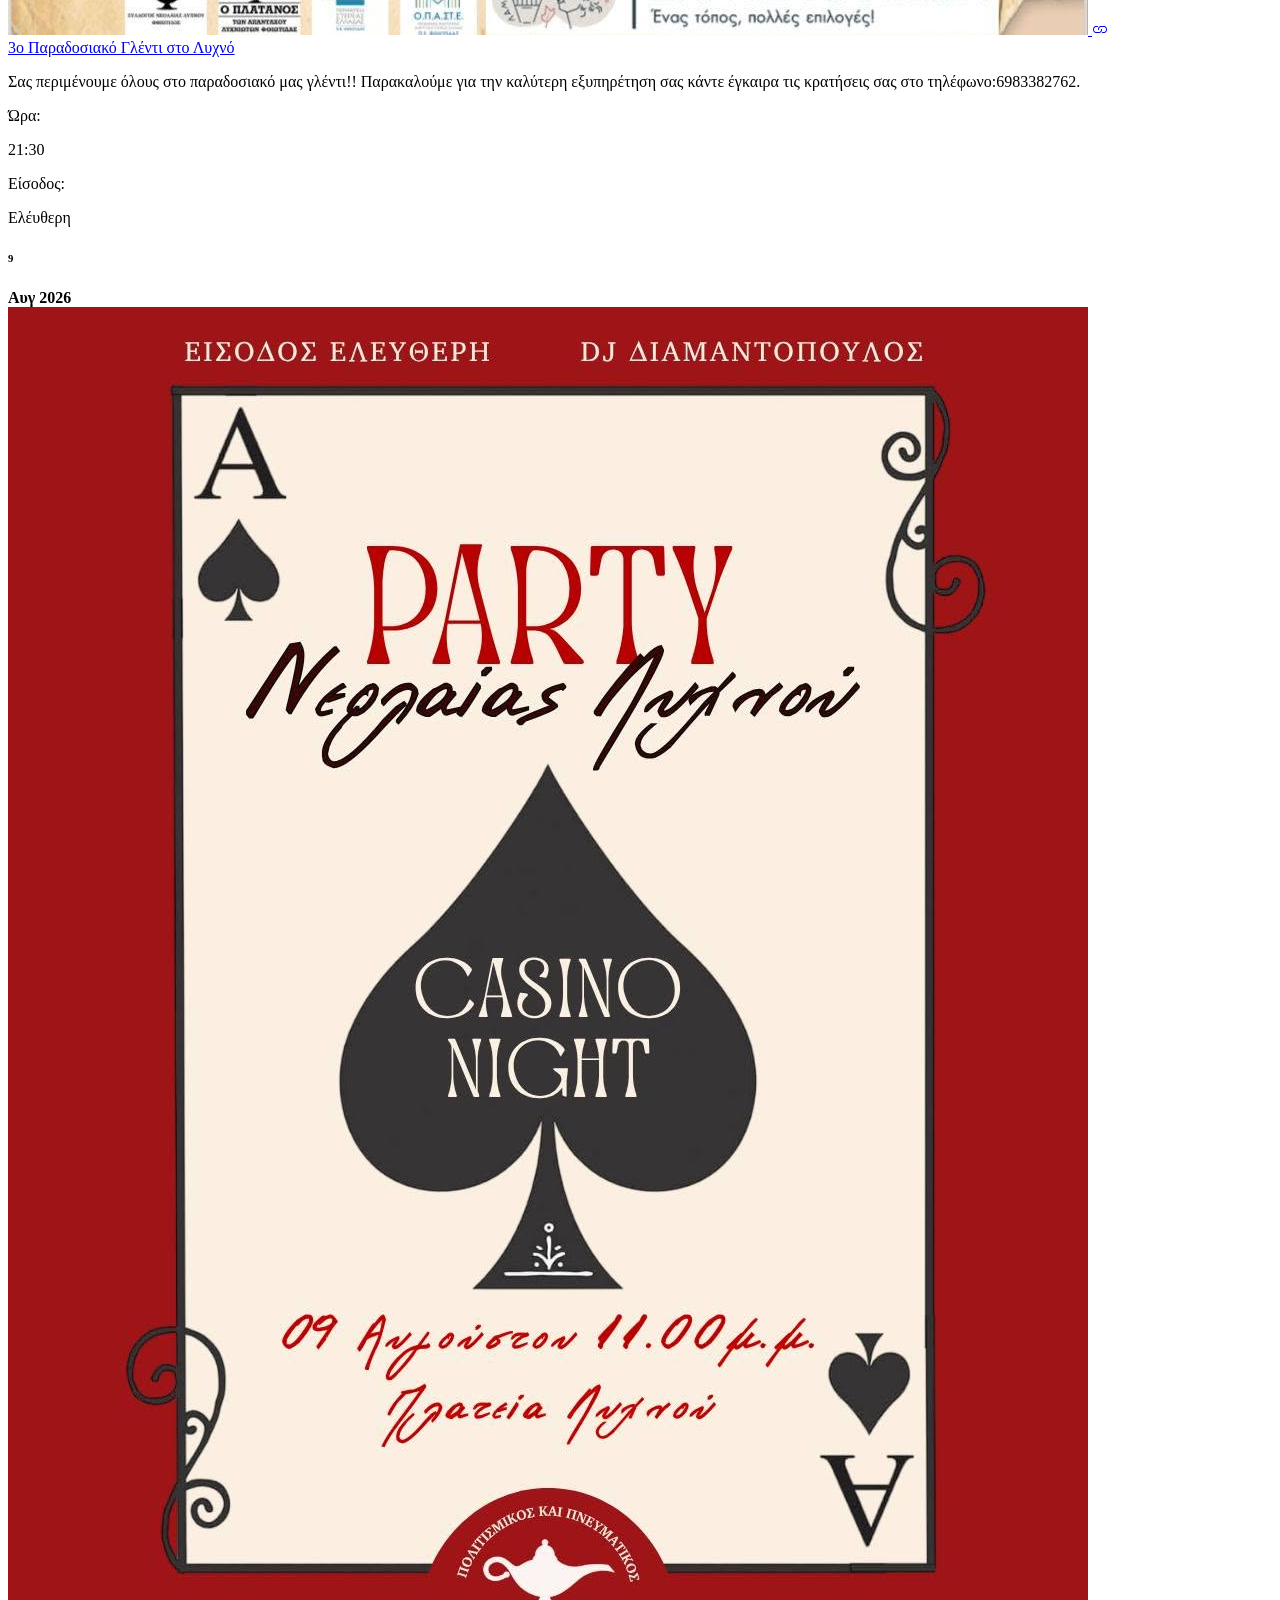
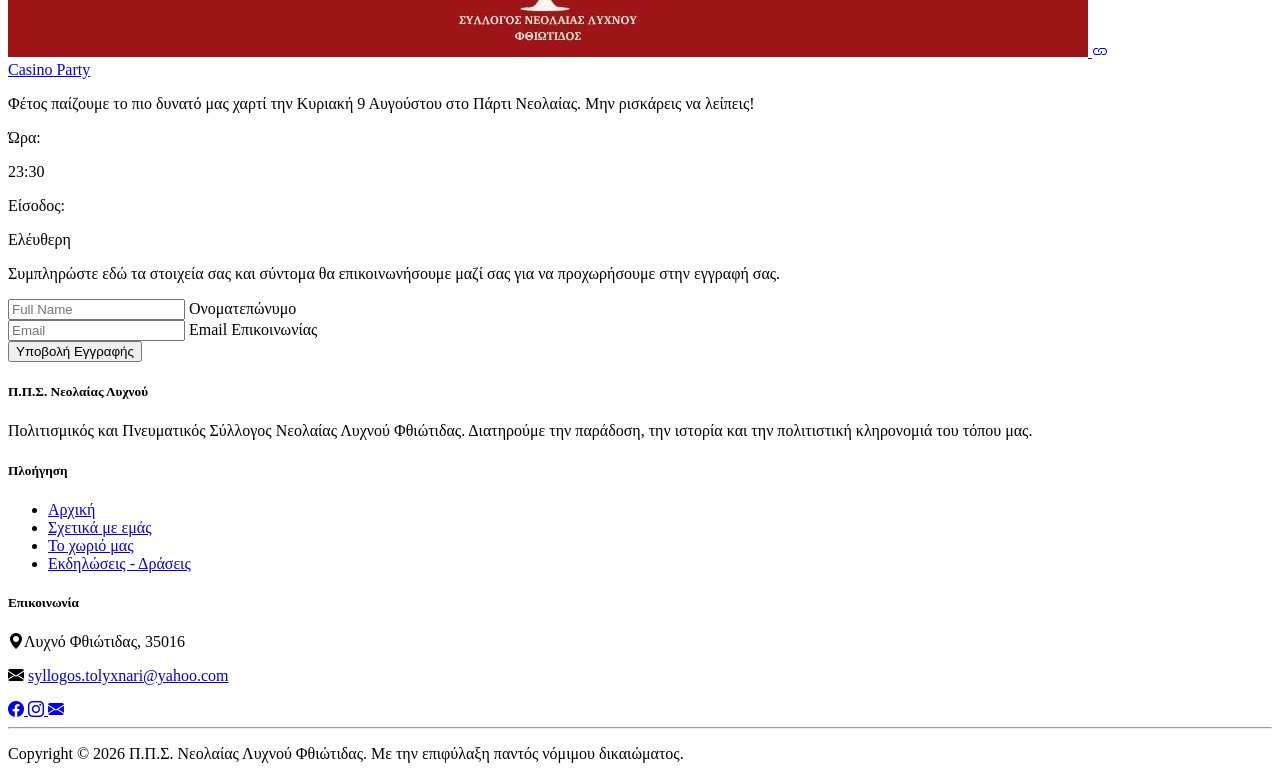
==== commit 2f270d43: "Fix paths2" ====
--- a/wwwroot/index.html
+++ b/wwwroot/index.html
@@ -15,14 +15,13 @@
 
     <link rel="preconnect" href="https://fonts.gstatic.com" crossorigin>
 
-    <link href="https://fonts.googleapis.com/css2?family=DM+Sans:ital,wght@0,400;0,500;0,700;1,400&display=swap"
-        rel="stylesheet">
-
-    <link href="Css/bootstrap.min.css" rel="stylesheet">
+    <link href="https://fonts.googleapis.com/css2?family=DM+Sans:ital,wght@0,400;0,500;0,700;1,400&display=swap" rel="stylesheet">
+
+    <link href="../Css/bootstrap.min.css" rel="stylesheet">
 
     <link rel="stylesheet" href="https://cdn.jsdelivr.net/npm/bootstrap-icons@1.11.3/font/bootstrap-icons.min.css">
 
-    <link href="Css/MainStyle.css" rel="stylesheet">
+    <link href="../Css/MainStyle.css" rel="stylesheet">
 
 </head>
 
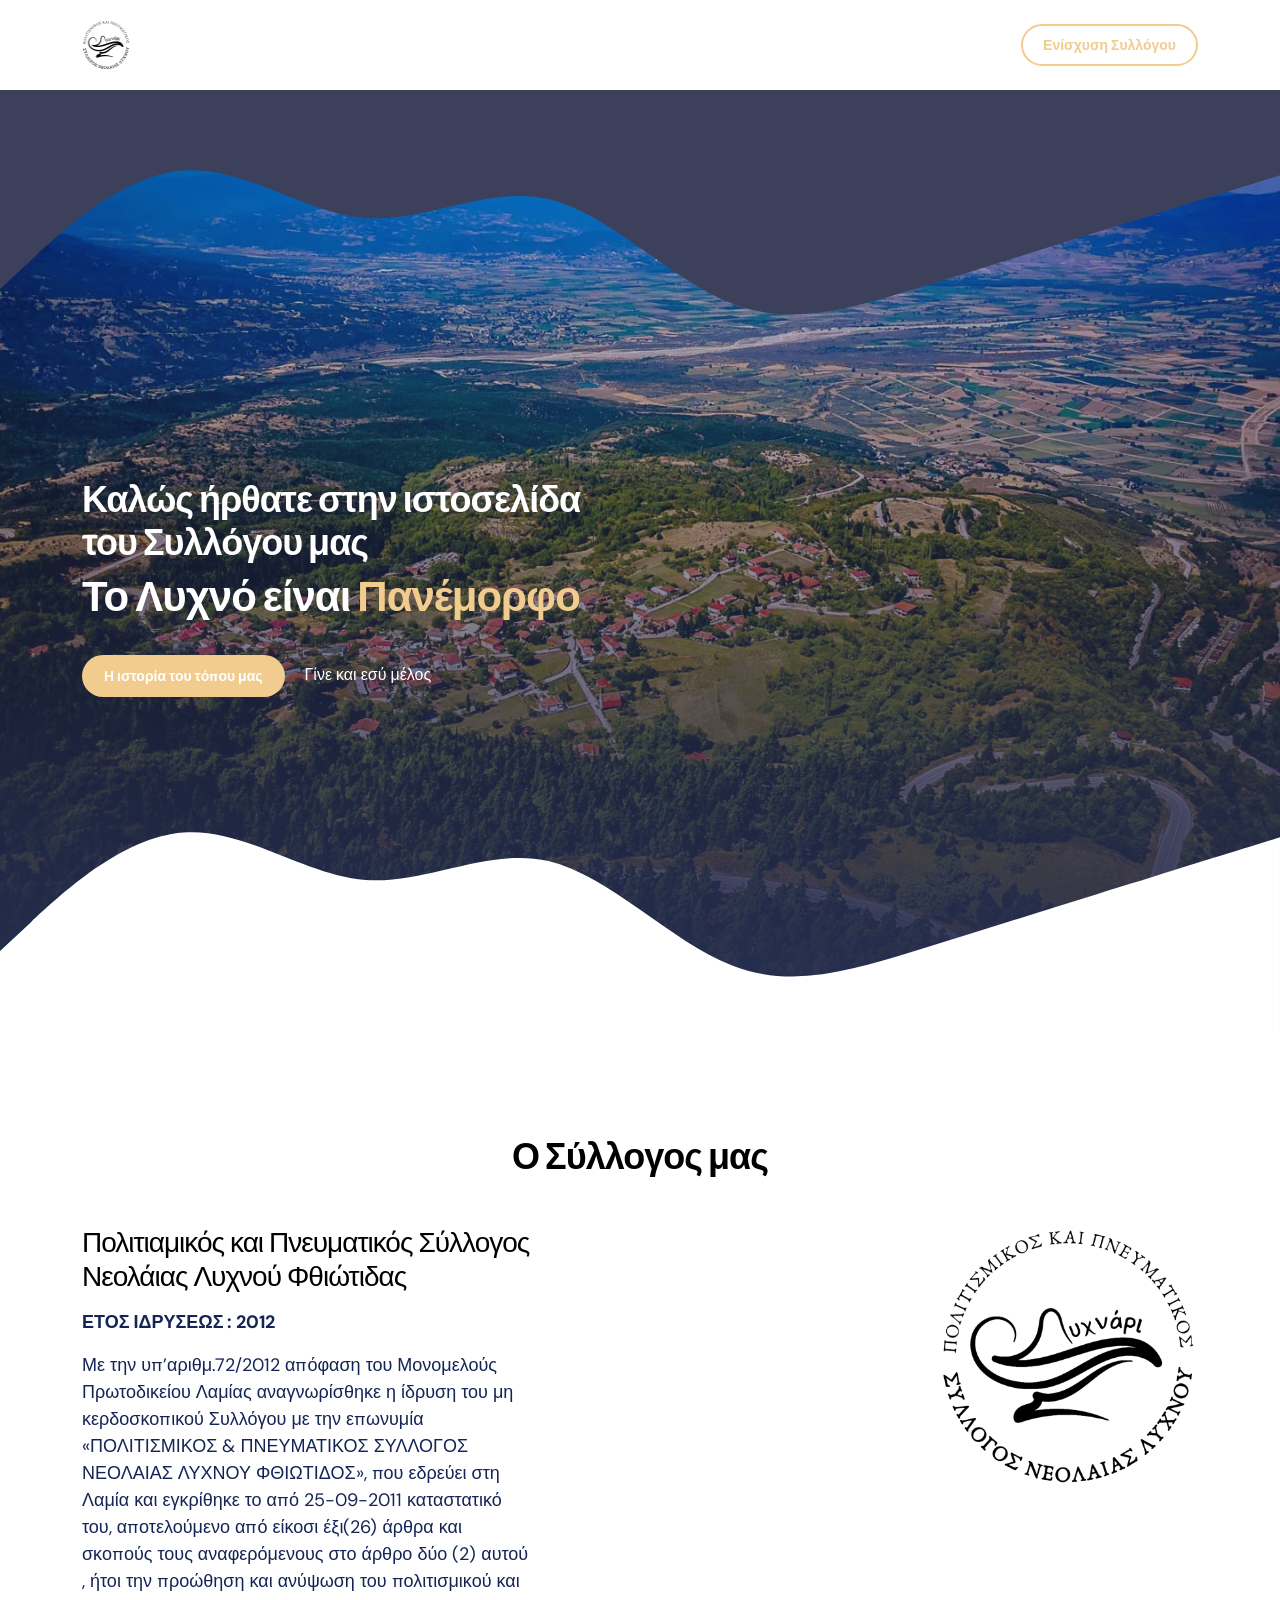
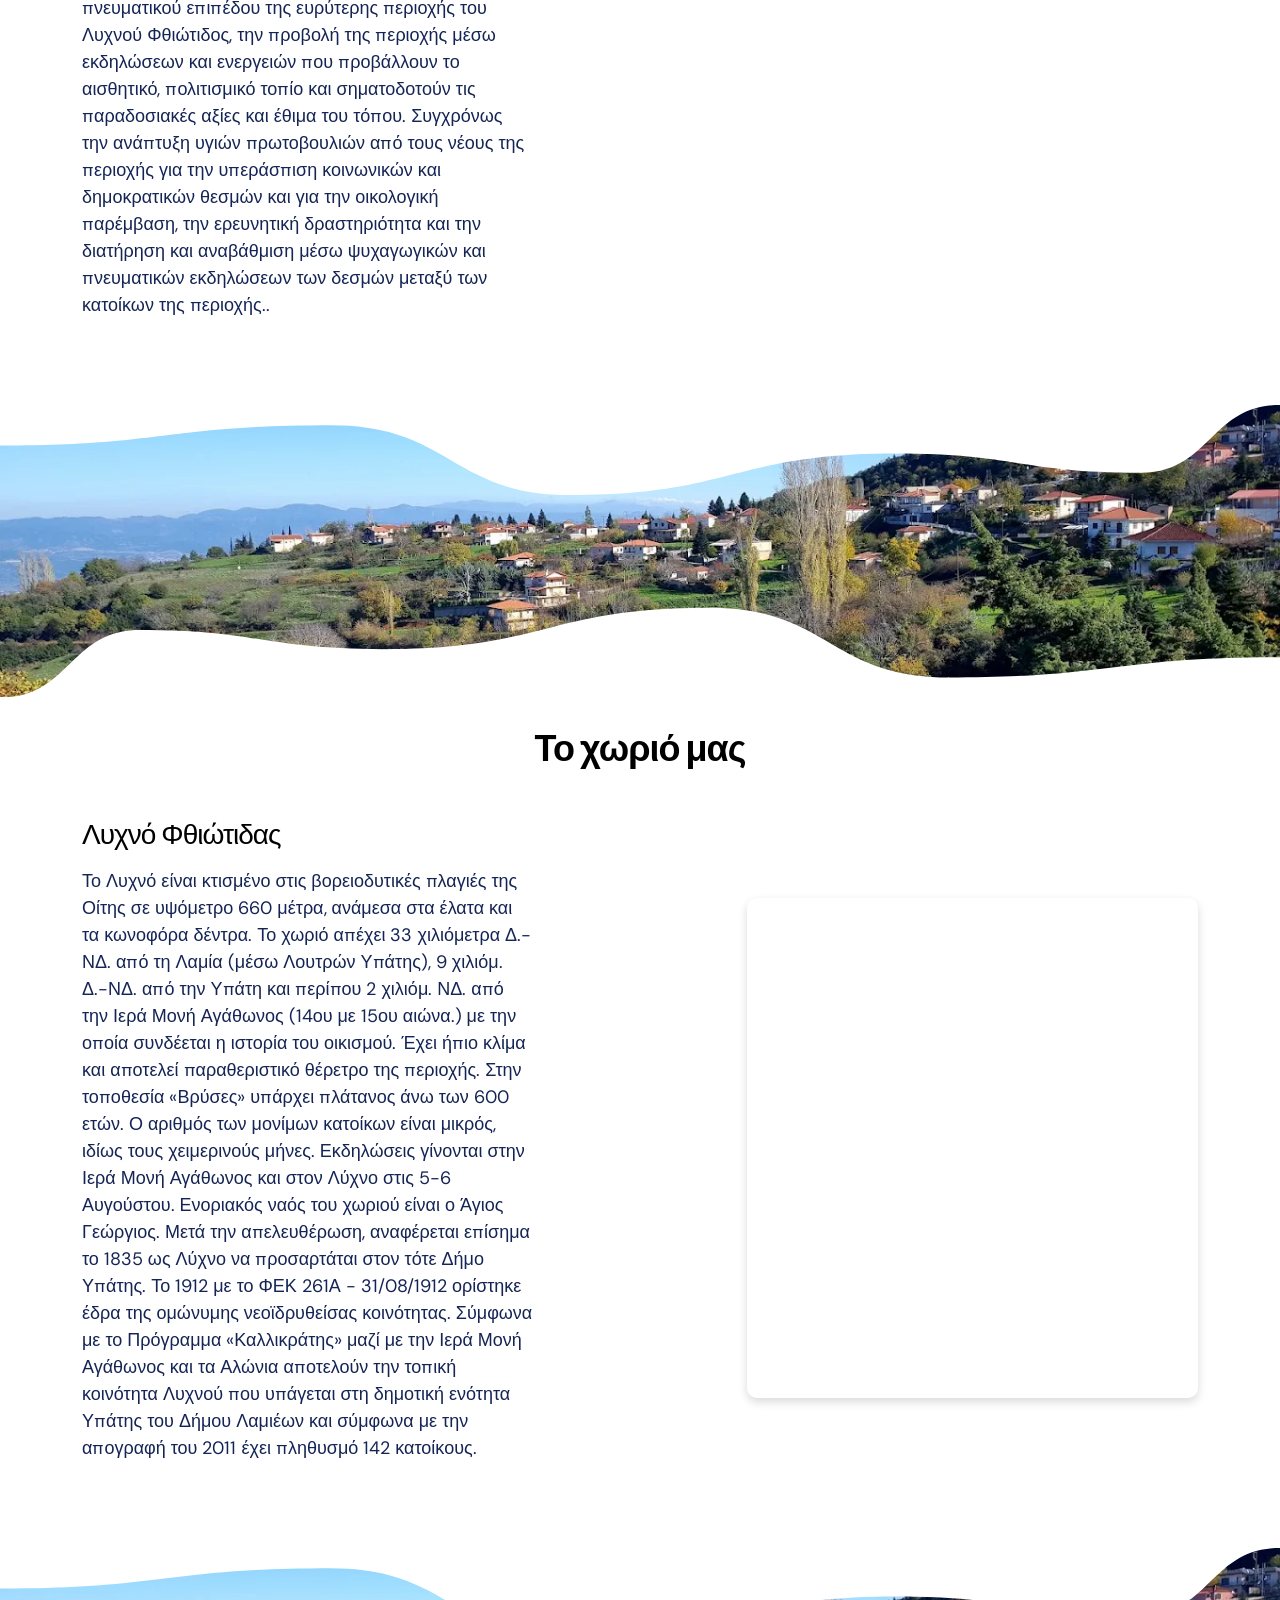
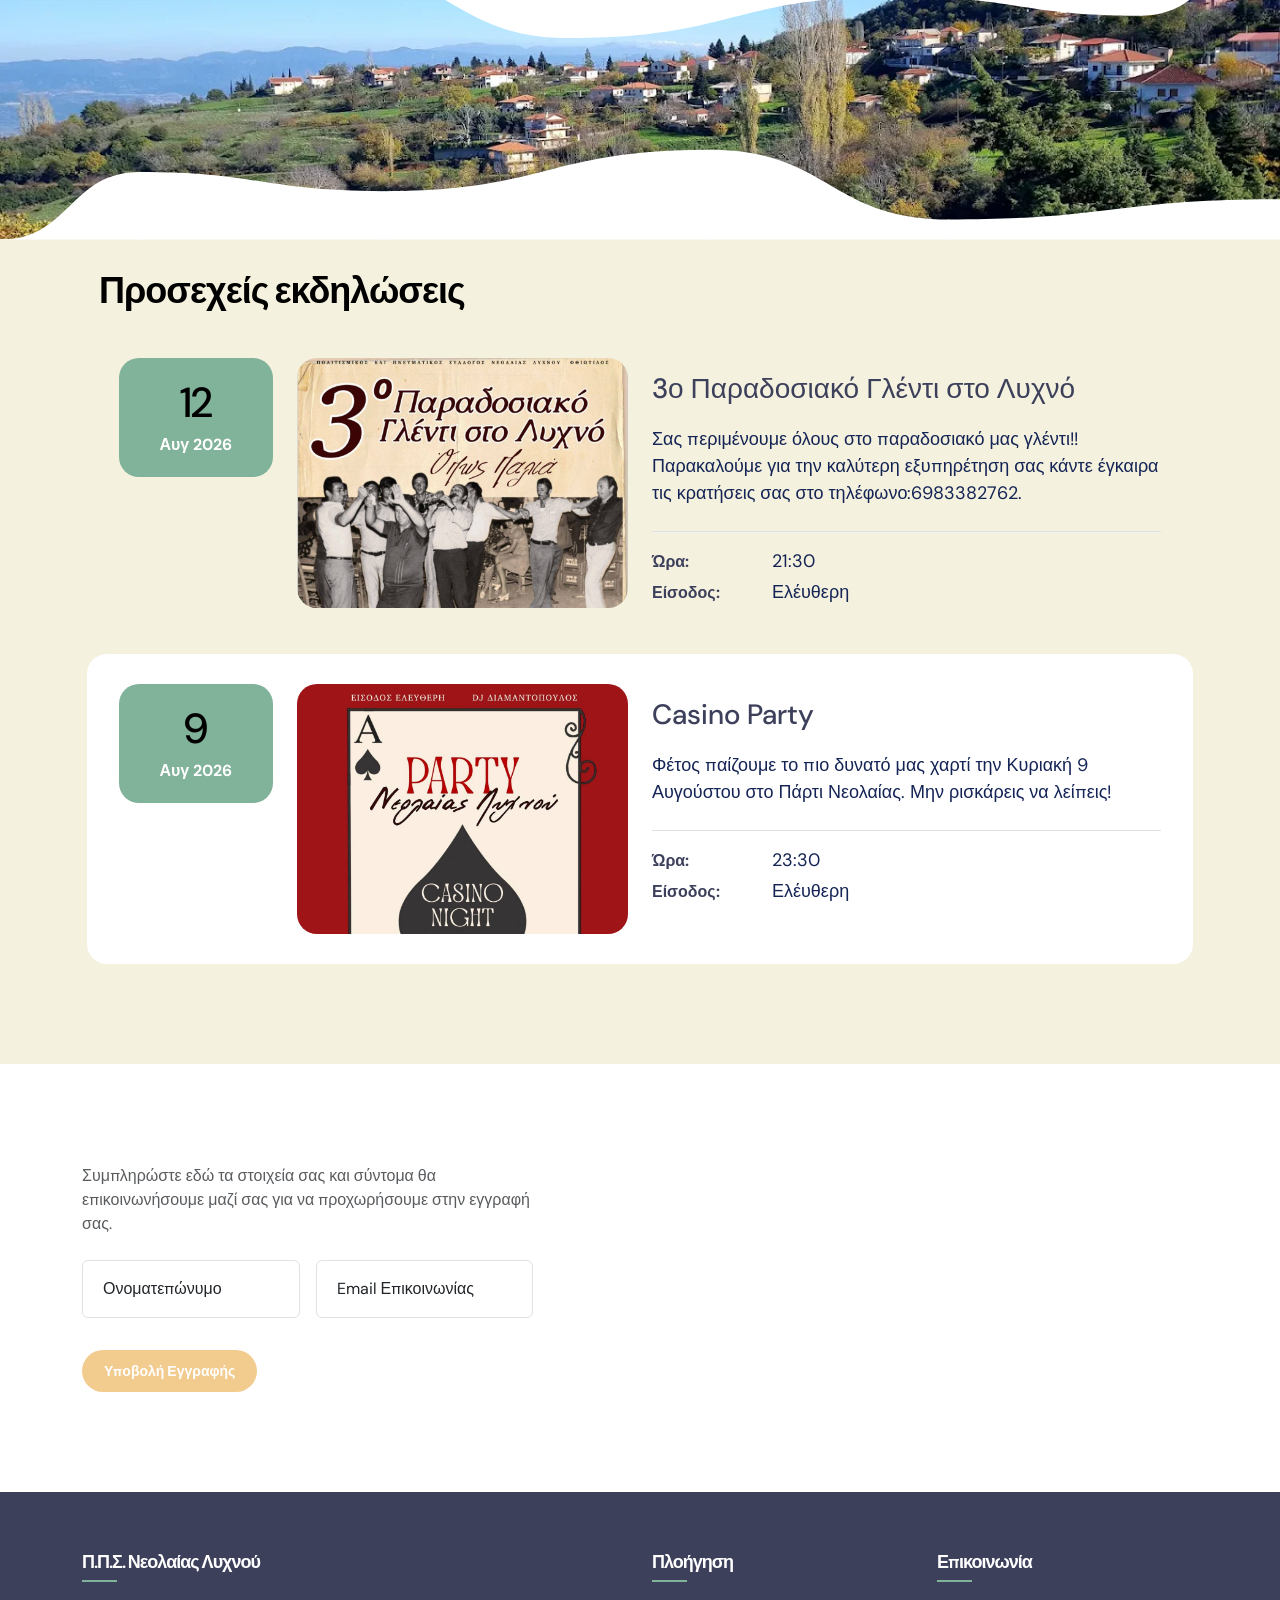
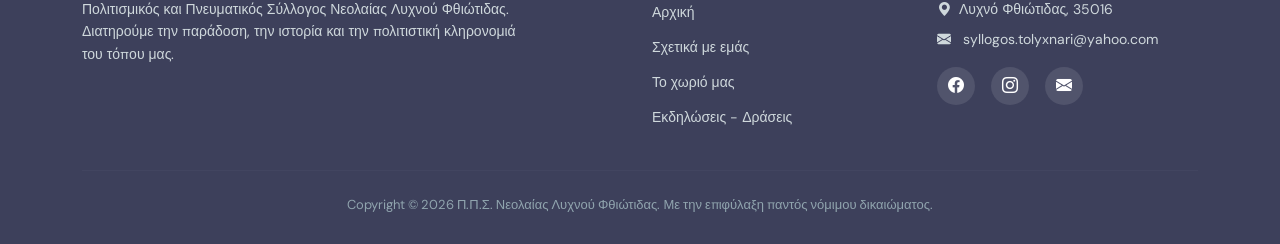
==== commit a682e288: "Fix paths3" ====
--- a/wwwroot/index.html
+++ b/wwwroot/index.html
@@ -17,11 +17,11 @@
 
     <link href="https://fonts.googleapis.com/css2?family=DM+Sans:ital,wght@0,400;0,500;0,700;1,400&display=swap" rel="stylesheet">
 
-    <link href="../Css/bootstrap.min.css" rel="stylesheet">
+    <link href="Css/bootstrap.min.css" rel="stylesheet">
 
     <link rel="stylesheet" href="https://cdn.jsdelivr.net/npm/bootstrap-icons@1.11.3/font/bootstrap-icons.min.css">
 
-    <link href="../Css/MainStyle.css" rel="stylesheet">
+    <link href="Css/MainStyle.css" rel="stylesheet">
 
 </head>
 
@@ -32,7 +32,7 @@
         <nav class="navbar navbar-expand-lg">
             <div class="container">
                 <a class="navbar-brand d-flex align-items-center" href="index.html">
-                    <img src="images/emvlima_sillogou.svg" class="navbar-brand-image img-fluid" alt="Tiya Golf Club">
+                    <img src="images/emvlima_new.webp" class="navbar-brand-image img-fluid" alt="Tiya Golf Club">
                     <span class="navbar-brand-text">
                         <small>ΠΟΛΙΤΙΣΜΙΚΟΣ ΚΑΙ ΠΝΕΥΜΑΤΙΚΟΣ ΣΥΛΛΟΓΟΣ </small>
                         <small>ΝΕΟΛΑΙΑΣ ΛΥΧΝΟΥ ΦΘΙΩΤΙΔΑΣ</small>
@@ -311,7 +311,7 @@
                     <div class="col-lg-3 col-md-6 col-12 mb-4 mb-lg-0 mb-md-0">
                         <div class="member-block">
                             <div class="member-block-image-wrap">
-                                <img src="images/emvlima_sillogou.svg" class="member-block-image img-fluid" alt="">
+                                <img src="images/emvlima_new.webp" class="member-block-image img-fluid" alt="">
                             </div>
                         </div>
                     </div>
--- a/wwwroot/Css/MainStyle.css
+++ b/wwwroot/Css/MainStyle.css
@@ -0,0 +1,1020 @@
+/*---------------------------------------
+  CUSTOM PROPERTIES ( VARIABLES )             
+-----------------------------------------*/
+:root {
+  --white-color:                  #ffffff;
+  --primary-color:                #81B29A;
+  --secondary-color:              #3D405B;
+  --section-bg-color:             #F4F1DE;
+  --custom-btn-bg-color:          #F2CC8F;
+  --custom-btn-bg-hover-color:    #E07A5F;
+  --dark-color:                   #000000;
+  --p-color:                      #717275;
+  --link-hover-color:             #F2CC8F;
+
+  --body-font-family:             'DM Sans', sans-serif;
+
+  --h1-font-size:                 42px;
+  --h2-font-size:                 36px;
+  --h3-font-size:                 28px;
+  --h4-font-size:                 24px;
+  --h5-font-size:                 22px;
+  --h6-font-size:                 20px;
+  --p-font-size:                  18px;
+  --menu-font-size:               16px;
+  --btn-font-size:                14px;
+  --copyright-font-size:          13px;
+
+  --border-radius-large:          100px;
+  --border-radius-medium:         20px;
+  --border-radius-small:          10px;
+
+  --font-weight-normal:           400;
+  --font-weight-medium:           500;
+  --font-weight-bold:             700;
+}
+
+body {
+  background-color: var(--white-color);
+  font-family: var(--body-font-family); 
+}
+
+
+/*---------------------------------------
+  TYPOGRAPHY               
+-----------------------------------------*/
+
+h2, h3, h4, h5, h6 {
+  color: var(--dark-color);
+}
+
+h1, h2, h3, h4, h5, h6 {
+  font-weight: var(--font-weight-medium);
+  letter-spacing: -1px;
+}
+
+h1 {
+  font-size: var(--h1-font-size);
+  font-weight: var(--font-weight-bold);
+}
+
+h2 {
+  font-size: var(--h2-font-size);
+  font-weight: var(--font-weight-bold);
+}
+
+h3 { font-size: var(--h3-font-size); }
+h4 { font-size: var(--h4-font-size); }
+h5 { font-size: var(--h5-font-size); }
+h6 { font-size: var(--h6-font-size); }
+
+p, ul li {
+  color: #142455;
+  font-size: var(--p-font-size);
+  font-weight: var(--font-weight-normal);
+}
+
+a, button {
+  touch-action: manipulation;
+  transition: all 0.3s;
+}
+
+a {
+  display: inline-block;
+  color: var(--secondary-color);
+  text-decoration: none;
+}
+
+a:hover {
+  color: var(--link-hover-color);
+}
+
+b, strong {
+  font-weight: var(--font-weight-bold);
+}
+
+
+/*---------------------------------------
+  SECTION               
+-----------------------------------------*/
+.section-bg {
+  background-color: var(--section-bg-color);
+}
+
+.section-padding {
+  padding-top: 100px;
+  padding-bottom: 100px;
+}
+
+.section-overlay {
+  content: "";
+  background: rgba(0, 0, 0, 0) linear-gradient(rgba(39, 48, 83, 0.01) 0%, rgb(39, 48, 83) 100%) repeat scroll 0% 0%;
+  position: absolute;
+  top: 0; right: 0; bottom: 0; left: 0;
+}
+
+::selection {
+  background-color: var(--primary-color);
+  color: var(--white-color);
+}
+
+
+/*---------------------------------------
+  ANIMATED HEADLINE               
+-----------------------------------------*/
+.cd-words-wrapper {
+  display: inline-block;
+  position: relative;
+  text-align: left;
+}
+
+.cd-words-wrapper b {
+  color: var(--link-hover-color);
+  display: inline-block;
+  position: absolute;
+  white-space: nowrap;
+  left: 0; top: 0;
+}
+
+.cd-words-wrapper b.is-visible { position: relative; }
+.no-js .cd-words-wrapper b { opacity: 0; }
+.no-js .cd-words-wrapper b.is-visible { opacity: 1; }
+
+.cd-headline.rotate-1 .cd-words-wrapper {
+  perspective: 300px;
+}
+.cd-headline.rotate-1 b {
+  opacity: 0;
+  transform-origin: 50% 100%;
+  transform: rotateX(180deg);
+}
+.cd-headline.rotate-1 b.is-visible {
+  opacity: 1;
+  transform: rotateX(0deg);
+  animation: cd-rotate-1-in 1.2s;
+}
+.cd-headline.rotate-1 b.is-hidden {
+  transform: rotateX(180deg);
+  animation: cd-rotate-1-out 1.2s;
+}
+
+@keyframes cd-rotate-1-in {
+  0% { transform: rotateX(180deg); opacity: 0; }
+  35% { transform: rotateX(120deg); opacity: 0; }
+  65% { opacity: 0; }
+  100% { transform: rotateX(360deg); opacity: 1; }
+}
+
+@keyframes cd-rotate-1-out {
+  0% { transform: rotateX(0deg); opacity: 1; }
+  35% { transform: rotateX(-40deg); opacity: 1; }
+  65% { opacity: 0; }
+  100% { transform: rotateX(180deg); opacity: 0; }
+}
+
+
+/*---------------------------------------
+  CUSTOM BUTTON               
+-----------------------------------------*/
+.custom-btn {
+  background: var(--custom-btn-bg-color);
+  border: 2px solid transparent;
+  border-radius: var(--border-radius-large);
+  color: var(--white-color);
+  font-size: var(--btn-font-size);
+  font-weight: var(--font-weight-bold);
+  line-height: normal;
+  transition: all 0.3s;
+  padding: 10px 20px;
+}
+
+.custom-btn:hover {
+  background: var(--custom-btn-bg-hover-color);
+  color: var(--white-color);
+}
+
+.custom-border-btn {
+  background: transparent;
+  border: 2px solid var(--custom-btn-bg-color);
+  color: var(--custom-btn-bg-color);
+}
+
+.custom-border-btn:hover {
+  background: var(--custom-btn-bg-color);
+  border-color: transparent;
+  color: var(--white-color);
+}
+
+.custom-btn-bg-white {
+  border-color: var(--white-color);
+  color: var(--white-color);
+}
+
+.custom-btn-group .link {
+  color: var(--white-color);
+  font-weight: var(--font-weight-medium);
+}
+
+.custom-btn-group .link:hover {
+  color: var(--link-hover-color);
+}
+
+
+/*---------------------------------------
+  NAVIGATION BAR & OFFCANVAS              
+-----------------------------------------*/
+.offcanvas {
+  background-color: #f2cc8f;
+  padding: 30px;
+}
+
+.offcanvas.offcanvas-end { border-left: 0; }
+.offcanvas-header .btn-close { transition: all 0.3s; }
+.offcanvas-header .btn-close:hover { transform: rotate(180deg); }
+
+.offcanvas svg {
+  position: absolute;
+  bottom: 0; right: 0; left: 0;
+}
+
+.sticky-wrapper {
+  position: absolute;
+  top: 0; right: 0; left: 0;
+  z-index: 100;
+}
+
+.sticky-wrapper.is-sticky .navbar {
+  background-color: var(--secondary-color);
+}
+
+.navbar {
+  z-index: 99;
+  padding-top: 15px;
+  padding-bottom: 15px;
+}
+
+.navbar .container, 
+.navbar .container-fluid {
+  display: flex;
+  justify-content: space-between;
+  align-items: center;
+  width: 100%;
+}
+
+.navbar-brand,
+.navbar-brand:hover {
+  font-size: var(--h4-font-size);
+  font-weight: var(--font-weight-bold);
+  display: block;
+  color: var(--white-color) !important;
+  max-width: 48px;
+}
+
+.navbar-brand-image {
+  width: 50px;
+  height: 50px;
+}
+
+.navbar-brand-icon {
+  width: 30px;
+  height: 30px;
+}
+
+.navbar-brand-icon::after {
+  top: 5px;
+}
+
+.navbar-brand-text {
+  line-height: normal;
+  margin-left: 10px;
+  position: relative;
+  bottom: 5px;
+}
+
+.navbar-brand-text small {
+  display: block;
+  font-size: 17px;
+  line-height: 1;
+  text-transform: uppercase;
+}
+
+.navbar-expand-lg .navbar-nav .nav-link {
+  border-radius: var(--border-radius-large);
+  margin: 5px;
+  padding: 5px;
+}
+
+.navbar-nav .nav-link {
+  display: inline-block;
+  color: var(--white-color);
+  font-size: var(--menu-font-size);
+  font-weight: var(--font-weight-medium);
+  padding-top: 15px;
+  padding-bottom: 15px;
+}
+
+.navbar-nav .nav-link.active, 
+.navbar-nav .nav-link:hover {
+  color: var(--link-hover-color);
+}
+
+.navbar .dropdown-menu {
+  background: var(--white-color);
+  box-shadow: 0 1rem 3rem rgba(0,0,0,.175);
+  border: 0;
+  display: inherit;
+  opacity: 0;
+  min-width: 9rem;
+  margin-top: 20px;
+  padding: 13px 0 10px 0;
+  transition: all 0.3s;
+  pointer-events: none;
+}
+
+.navbar .dropdown-menu::before {
+  content: "";
+  width: 0; height: 0;
+  border-left: 20px solid transparent;
+  border-right: 20px solid transparent;
+  border-bottom: 15px solid var(--white-color);
+  position: absolute;
+  top: -10px; left: 10px;
+}
+
+.navbar .dropdown-item {
+  display: inline-block;
+  color: var(--p-color);
+  font-size: var(--menu-font-size);
+  font-weight: var(--font-weight-medium);
+  position: relative;
+}
+
+.navbar .dropdown-item.active, 
+.navbar .dropdown-item:active,
+.navbar .dropdown-item:focus, 
+.navbar .dropdown-item:hover {
+  background: transparent;
+  color: var(--link-hover-color);
+}
+
+.navbar .dropdown-toggle::after {
+  content: "\f282";
+  display: inline-block;
+  font-family: bootstrap-icons !important;
+  font-size: var(--copyright-font-size);
+  font-style: normal;
+  font-weight: normal !important;
+  line-height: 1;
+  vertical-align: -.125em;
+  position: relative;
+  left: 2px;
+  border: 0;
+}
+
+@media screen and (min-width: 992px) {
+  .navbar .dropdown:hover .dropdown-menu {
+    opacity: 1;
+    margin-top: 0;
+    pointer-events: auto;
+  }
+}
+
+.navbar-toggler {
+  border: 0; padding: 0;
+  cursor: pointer;
+  margin: 0;
+  width: 30px; height: 35px;
+  outline: none;
+}
+
+.navbar-toggler:focus {
+  outline: none;
+  box-shadow: none;
+}
+
+.navbar-toggler[aria-expanded="true"] .navbar-toggler-icon {
+  background: transparent;
+}
+
+.navbar-toggler[aria-expanded="true"] .navbar-toggler-icon:before,
+.navbar-toggler[aria-expanded="true"] .navbar-toggler-icon:after {
+  transition: top 300ms 50ms ease, transform 300ms 350ms ease;
+  top: 0;
+}
+
+.navbar-toggler[aria-expanded="true"] .navbar-toggler-icon:before {
+  transform: rotate(45deg);
+}
+
+.navbar-toggler[aria-expanded="true"] .navbar-toggler-icon:after {
+  transform: rotate(-45deg);
+}
+
+.navbar-toggler .navbar-toggler-icon {
+  background: var(--white-color);
+  transition: background 10ms 300ms ease;
+  display: block;
+  width: 30px; height: 2px;
+  position: relative;
+}
+
+.navbar-toggler .navbar-toggler-icon:before,
+.navbar-toggler .navbar-toggler-icon:after {
+  transition: top 300ms 350ms ease, transform 300ms 50ms ease;
+  position: absolute;
+  right: 0; left: 0;
+  background: var(--white-color);
+  width: 30px; height: 2px;
+  content: '';
+}
+
+.navbar-toggler .navbar-toggler-icon::before { top: -8px; }
+.navbar-toggler .navbar-toggler-icon::after { top: 8px; }
+
+
+/*---------------------------------------
+  HERO SECTION        
+-----------------------------------------*/
+.hero-section {
+  background-image: url('../images/xorio_main.jpg.webp');
+  background-repeat: no-repeat;
+  background-size: cover;
+  background-position: center;
+  position: relative;
+  padding-top: 150px;
+  padding-bottom: 100px;
+  height: 105vh;
+  min-height: 670px;
+}
+
+.hero-section {
+  position: relative;
+  overflow: hidden;
+}
+
+.section-overlay {
+  z-index: 0; /* overlay κάτω από το wave */
+}
+
+.hero-section svg {
+  z-index: 1; /* wave πάνω από overlay */
+}
+
+.hero-section .container {
+  position: relative;
+  z-index: 2; /* κείμενο πάνω από όλα */
+}
+
+.hero-50 {
+  height: auto;
+  min-height: 540px;
+  margin-bottom: -100px;
+}
+
+.hero-50 .container + svg { transform: rotate(180deg); }
+
+.hero-section .ratio {
+  border-radius: var(--border-radius-medium);
+  overflow: hidden;
+}
+
+.hero-section svg {
+  position: absolute;
+  right: 0; left: 0;
+}
+
+.hero-section > svg { top: 0; }
+.hero-section .container + svg { top: auto; bottom: -1px; }
+
+.hero-section .row {
+  position: relative;
+  z-index: 22;
+}
+
+
+/*---------------------------------------
+  MIDDLE IMAGE SECTION     
+-----------------------------------------*/
+.section-bg-image {
+  background-image: url('../images/village.webp');
+  background-repeat: no-repeat;
+  background-size: cover;
+  background-position: center;
+  position: relative;
+  margin-bottom: -70px;
+}
+
+.section-bg-image .container + svg {
+  transform: rotate(180deg);
+  position: relative;
+  bottom: -1px;
+}
+
+.section-bg-image-block {
+  backdrop-filter: blur(5px) saturate(180%);
+  -webkit-backdrop-filter: blur(5px) saturate(180%);
+  background-color: rgba(255, 255, 255, 0.75);
+  border-radius: var(--border-radius-medium);
+  border: 1px solid rgba(209, 213, 219, 0.3);
+  padding: 50px;
+}
+
+.section-bg-image-block .input-group {
+  background-color: var(--white-color);
+  border-radius: var(--border-radius-large);
+  padding: 10px 15px;
+}
+
+.section-bg-image-block .input-group-text {
+  background-color: transparent;
+  border: 0;
+}
+
+.section-bg-image-block input[type="email"] {
+  border: 0;
+  box-shadow: none;
+  margin-bottom: 0;
+  padding-left: 0;
+}
+
+.section-bg-image-block button[type="submit"] {
+  background-color: var(--primary-color);
+  border: 0;
+  border-radius: var(--border-radius-large) !important;
+  color: var(--white-color);
+  max-width: 150px;
+}
+
+
+/*---------------------------------------
+  ABOUT SECTION               
+-----------------------------------------*/
+.about-section {
+  padding-bottom: 70px;
+}
+
+.member-block-image-wrap {
+  border-radius: var(--border-radius-medium);
+  position: relative;
+  overflow: hidden;
+}
+
+.member-block-image-wrap:hover .member-block-image { transform: scale(1.2); }
+.member-block-image-wrap:hover .social-icon { opacity: 1; }
+
+.member-block-image-wrap .social-icon {
+  background-color: var(--white-color);
+  border-radius: var(--border-radius-large);
+  position: absolute;
+  top: 50%; left: 50%;
+  transform: translate(-50%, -50%);
+  opacity: 0;
+  transition: all 0.5s;
+  padding: 15px 20px;
+  width: auto;
+}
+
+.member-block-image { transition: all 0.3s; }
+.member-block-info { padding: 10px; }
+.member-block-info h4, .member-block-info p { margin-bottom: 0; }
+
+
+/*---------------------------------------
+  CUSTOM BLOCK & EVENTS COMPONENTS              
+-----------------------------------------*/
+.custom-block {
+  border-radius: var(--border-radius-medium);
+  position: relative;
+  overflow: hidden;
+  padding: 30px 20px;
+}
+
+.custom-block-bg { background: var(--white-color); }
+
+.custom-block-date-wrap {
+  background-color: var(--primary-color);
+  border-radius: var(--border-radius-medium);
+  text-align: center;
+  padding: 20px 30px;
+}
+
+.custom-block-date { font-size: var(--h1-font-size); }
+
+.custom-block-image-wrap {
+  border-radius: var(--border-radius-medium);
+  position: relative;
+  overflow: hidden;
+  width: 100%;
+  height: 250px;
+}
+
+.custom-block-image-wrap:hover .custom-block-image { transform: scale(1.2); }
+.custom-block-image-wrap:hover .custom-block-icon { opacity: 1; }
+
+.custom-block-image {
+  width: 100%;
+  height: 100%;
+  object-fit: cover;
+  object-position: center;
+  display: block;
+  transition: all 0.3s;
+}
+
+.custom-block-image-wrap .custom-block-date-wrap,
+.custom-block-image-wrap .custom-btn-wrap {
+  position: absolute;
+  bottom: 0;
+}
+
+.custom-block-image-wrap .custom-block-date-wrap {
+  border-radius: 0;
+  left: 0;
+  width: 50%;
+  padding: 12.30px 20px;
+}
+
+.custom-block-image-wrap .custom-btn-wrap {
+  right: 0;
+  width: 50%;
+}
+
+.custom-block-image-wrap .custom-btn {
+  border-radius: 0;
+  display: block;
+  padding: 15px 20px;
+}
+
+.custom-block-info { padding-top: 10px; }
+.custom-block-image-wrap + .custom-block-info { padding-top: 20px; }
+
+.custom-block-span {
+  color: var(--secondary-color);
+  font-weight: var(--font-weight-bold);
+  min-width: 110px;
+  margin-right: 10px;
+}
+
+.custom-block-icon {
+  background: var(--custom-btn-bg-color);
+  border-radius: var(--border-radius-large);
+  color: var(--white-color);
+  width: 60px; height: 60px;
+  line-height: 60px;
+  text-align: center;
+  font-size: var(--h3-font-size);
+  position: absolute;
+  top: 50%; left: 50%;
+  transform: translate(-50%, -50%);
+  opacity: 0;
+  transition: all 0.5s;
+}
+
+.custom-block-icon:hover {
+  background: var(--custom-btn-bg-hover-color);
+  color: var(--white-color);
+}
+
+
+/*---------------------------------------
+  EVENTS SECTION            
+-----------------------------------------*/
+.events-section.section-bg .container > .row {
+  margin-right: 5px;
+  margin-left: 5px;
+}
+
+.events-section.section-bg .container > .row .row { margin: auto; }
+.events-listing-section { margin-bottom: 100px; }
+.events-detail-section .custom-block-info { padding: 40px 60px; }
+
+.events-detail-info {
+  background-color: var(--section-bg-color);
+  border-radius: var(--border-radius-medium);
+  padding: 50px 25px;
+}
+
+.events-title {
+  font-size: var(--h3-font-size);
+  font-weight: var(--font-weight-medium);
+}
+
+
+/*---------------------------------------
+  MEMBERSHIP SECTION            
+-----------------------------------------*/
+.membership-section .container {
+  position: relative;
+  z-index: 2;
+}
+
+.table-responsive { border-radius: var(--border-radius-medium); }
+.table-responsive tbody, .table-responsive td, .table-responsive tfoot, 
+.table-responsive th, .table-responsive thead, .table-responsive tr { border: 0; }
+
+.table-responsive thead tr {
+  background-color: var(--secondary-color);
+  color: var(--white-color);
+}
+
+.table-responsive thead th { padding: 22px 16px !important; }
+.table-responsive tbody tr:nth-child(even) { background-color: var(--section-bg-color); }
+.table>:not(caption)>*>* { padding: 18px 16px; }
+
+.table-responsive .bi-check-circle-fill { color: var(--primary-color); }
+.table-responsive .bi-x-circle-fill { color: var(--custom-btn-bg-hover-color); }
+
+.membership-form {
+  background-color: var(--secondary-color);
+  border-radius: var(--border-radius-medium);
+  padding: 35px;
+}
+
+.membership-form .form-floating>textarea {
+  border-radius: var(--border-radius-medium);
+  height: 100px;
+}
+
+.support-info {
+  padding: 18px;
+  border-radius: var(--border-radius-small);
+  background: rgba(255, 255, 255, 0.08);
+}
+
+.support-info h6 { font-weight: 600; }
+.iban-number {
+  word-break: break-all;
+  font-size: 14px;
+}
+
+
+/*---------------------------------------
+  CONTACT & MAP            
+-----------------------------------------*/
+.contact-form .form-floating>textarea {
+  border-radius: var(--border-radius-medium);
+  height: 120px;
+}
+
+.contact-info { position: relative; }
+
+.contact-info-item {
+  background: var(--secondary-color);
+  border-radius: var(--border-radius-medium);
+  position: absolute;
+  overflow: hidden;
+  top: 50%; left: 50%;
+  transform: translate(-50%, -50%);
+  text-align: center;
+}
+
+.contact-info-body { padding: 20px 30px; }
+.contact-info-body strong, .contact-info-item a { color: var(--white-color); }
+
+.contact-info-footer {
+  background-color: var(--custom-btn-bg-hover-color);
+  padding: 10px 20px;
+  transition: all 0.3s;
+}
+
+.contact-info-footer:hover { background-color: var(--custom-btn-bg-color); }
+.contact-info-footer a {
+  display: block;
+  font-weight: var(--font-weight-bold);
+}
+
+.map-container {
+  width: 100%;
+  max-width: 900px;
+  height: 500px;
+  border-radius: var(--border-radius-small);
+  overflow: hidden;
+  box-shadow: 0 4px 10px rgba(0,0,0,0.15);
+}
+
+.map-container iframe {
+  width: 100%;
+  height: 100%;
+}
+
+
+/*---------------------------------------
+  CUSTOM FORM              
+-----------------------------------------*/
+.custom-form .form-control {
+  border-radius: var(--border-radius-large);
+  border-width: 2px;
+  box-shadow: none;
+  color: var(--p-color);
+  margin-bottom: 20px;
+  padding: 10px 10px 10px 20px;
+  outline: none;
+}
+
+.custom-form .form-control:focus,
+.custom-form .form-control:hover {
+  border-color: var(--dark-color);
+}
+
+.form-floating>label { padding-left: 20px; }
+
+.custom-form button[type="submit"] {
+  background: var(--custom-btn-bg-color);
+  border: none;
+  border-radius: var(--border-radius-large);
+  color: var(--white-color);
+  font-size: var(--p-font-size);
+  font-weight: var(--font-weight-medium);
+  transition: all 0.3s;
+  margin-bottom: 0;
+  padding-left: 10px;
+}
+
+.custom-form button[type="submit"]:hover,
+.custom-form button[type="submit"]:focus {
+  background: var(--custom-btn-bg-hover-color);
+  border-color: transparent;
+}
+
+.header-form { position: relative; }
+.header-form .form-control { padding-left: 42px; }
+
+.header-form-icon {
+  width: 24px;
+  position: absolute;
+  top: 0;
+  margin: 12px 0 0 15px;
+}
+
+
+/*---------------------------------------
+  SOCIAL ICON              
+-----------------------------------------*/
+.social-icon {
+  margin: 0; padding: 0;
+}
+
+.social-icon-item {
+  list-style: none;
+  display: inline-block;
+  vertical-align: top;
+}
+
+.social-icon-link {
+  background: var(--secondary-color);
+  border-radius: var(--border-radius-large);
+  color: var(--white-color);
+  font-size: var(--btn-font-size);
+  display: block;
+  margin-right: 5px;
+  text-align: center;
+  width: 35px; height: 35px;
+  line-height: 36px;
+  transition: background 0.2s, color 0.2s;
+}
+
+.social-icon-link:hover {
+  background: var(--primary-color);
+  color: var(--white-color);
+}
+
+
+/*---------------------------------------
+  SITE FOOTER            
+-----------------------------------------*/
+.site-footer {
+  position: relative;
+  background-color: var(--secondary-color);
+  color: var(--section-bg-color);
+  padding-top: 60px;
+  padding-bottom: 30px;
+  margin-top: auto;
+}
+
+.site-footer .container {
+  position: relative;
+  z-index: 2;
+}
+
+.site-footer svg {
+  position: absolute;
+  bottom: 0; right: 0; left: 0;
+  pointer-events: none;
+}
+
+.footer-title {
+  color: var(--white-color);
+  font-weight: 600;
+  font-size: 18px;
+  position: relative;
+  padding-bottom: 8px;
+}
+
+.footer-title::after {
+  content: '';
+  position: absolute;
+  bottom: 0; left: 0;
+  width: 35px; height: 2px;
+  background-color: var(--primary-color);
+}
+
+.footer-text, .footer-email, .footer-links a {
+  color: #cfd8dc;
+  font-size: 14px;
+}
+
+.footer-text { line-height: 1.6; }
+.footer-email:hover, .footer-links a:hover { color: var(--primary-color); }
+.footer-links li { margin-bottom: 8px; }
+.footer-links a:hover { padding-left: 5px; }
+
+.footer-social a {
+  display: inline-flex;
+  align-items: center;
+  justify-content: center;
+  width: 38px; height: 38px;
+  background-color: rgba(255, 255, 255, 0.1);
+  color: var(--white-color);
+  border-radius: 50%;
+  font-size: 16px;
+  transition: all 0.3s ease;
+}
+
+.footer-social a:hover {
+  background-color: var(--primary-color);
+  color: var(--white-color);
+  transform: translateY(-3px);
+}
+
+.footer-divider { border-color: rgba(255, 255, 255, 0.1); }
+.copyright-text {
+  color: #90a4ae;
+  font-size: var(--copyright-font-size);
+}
+
+
+/*---------------------------------------
+  RESPONSIVE STYLES              
+-----------------------------------------*/
+@media screen and (max-width: 991px) {
+  h1 { font-size: 36px; }
+  h2 { font-size: 28px; }
+  h3 { font-size: 22px; }
+  h4 { font-size: 20px; }
+  h5 { font-size: 18px; }
+  h6 { font-size: 16px; }
+
+  .section-padding {
+    padding-top: 50px;
+    padding-bottom: 50px;
+  }
+  
+  .navbar { background-color: var(--secondary-color); }
+
+  .navbar-nav .dropdown-menu {
+    position: relative;
+    left: 10px;
+    opacity: 1;
+    pointer-events: auto;
+    max-width: 155px;
+    margin-top: 15px;
+    margin-bottom: 15px;
+  }
+
+  .navbar-expand-lg .navbar-nav {
+    padding-top: 15px;
+    padding-bottom: 100px;
+  }
+
+  .navbar-expand-lg .navbar-nav .nav-link {
+    margin: 5px;
+    padding: 0;
+  }
+
+  .hero-section {
+    position: relative;
+    top: 82px;
+    margin-bottom: 82px;
+  }
+
+  .events-listing-section { margin-bottom: 50px; }
+  .events-detail-section .custom-block-info { padding: 40px; }
+  .events-detail-info { padding: 35px 25px; }
+
+  .contact-info-item { width: 72%; }
+  .events-detail-section .contact-info-item { width: 70%; }
+
+  .section-bg-image { margin-bottom: 0; }
+  .section-bg-image-block { padding: 30px; }
+
+  .site-footer {
+    padding-top: 40px;
+    padding-bottom: 30px;
+  }
+}
+
+@media screen and (max-width: 360px) {
+  .custom-btn {
+    font-size: 12px;
+    padding: 4px 12px;
+  }
+}
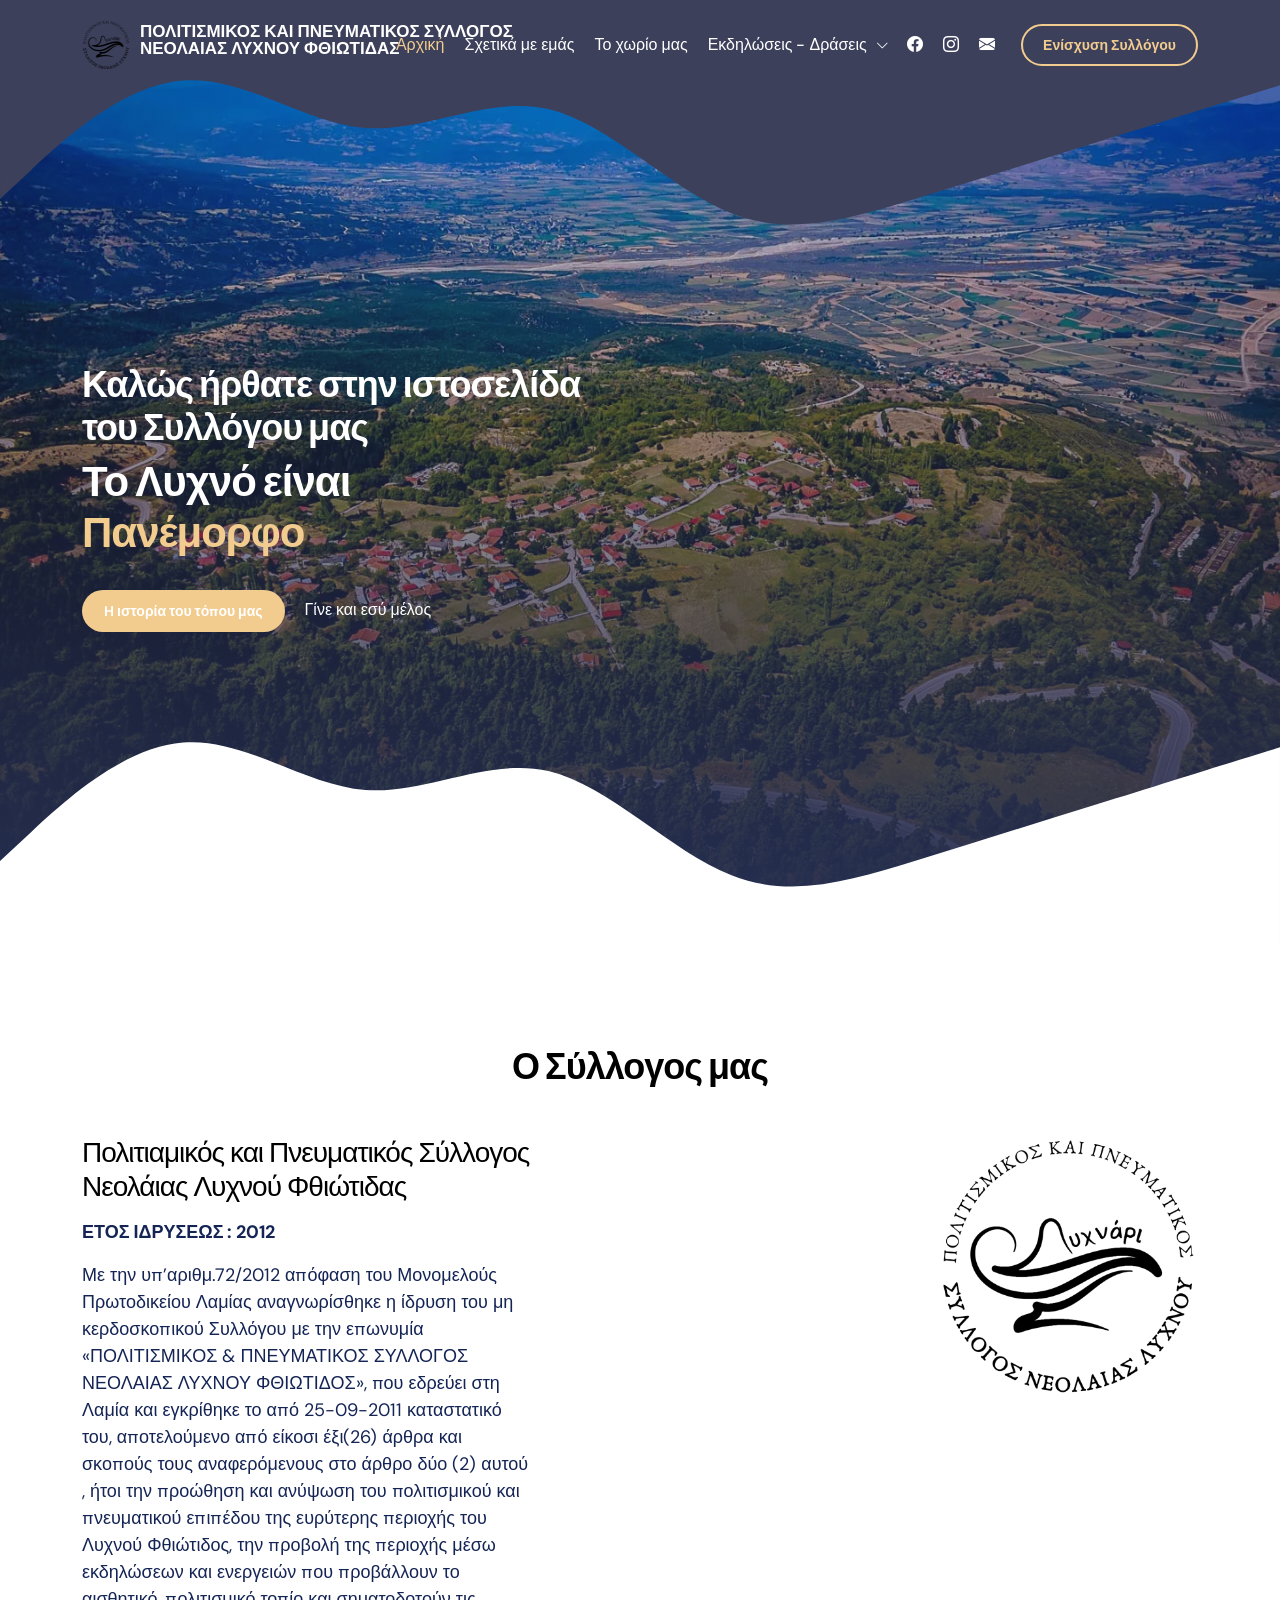
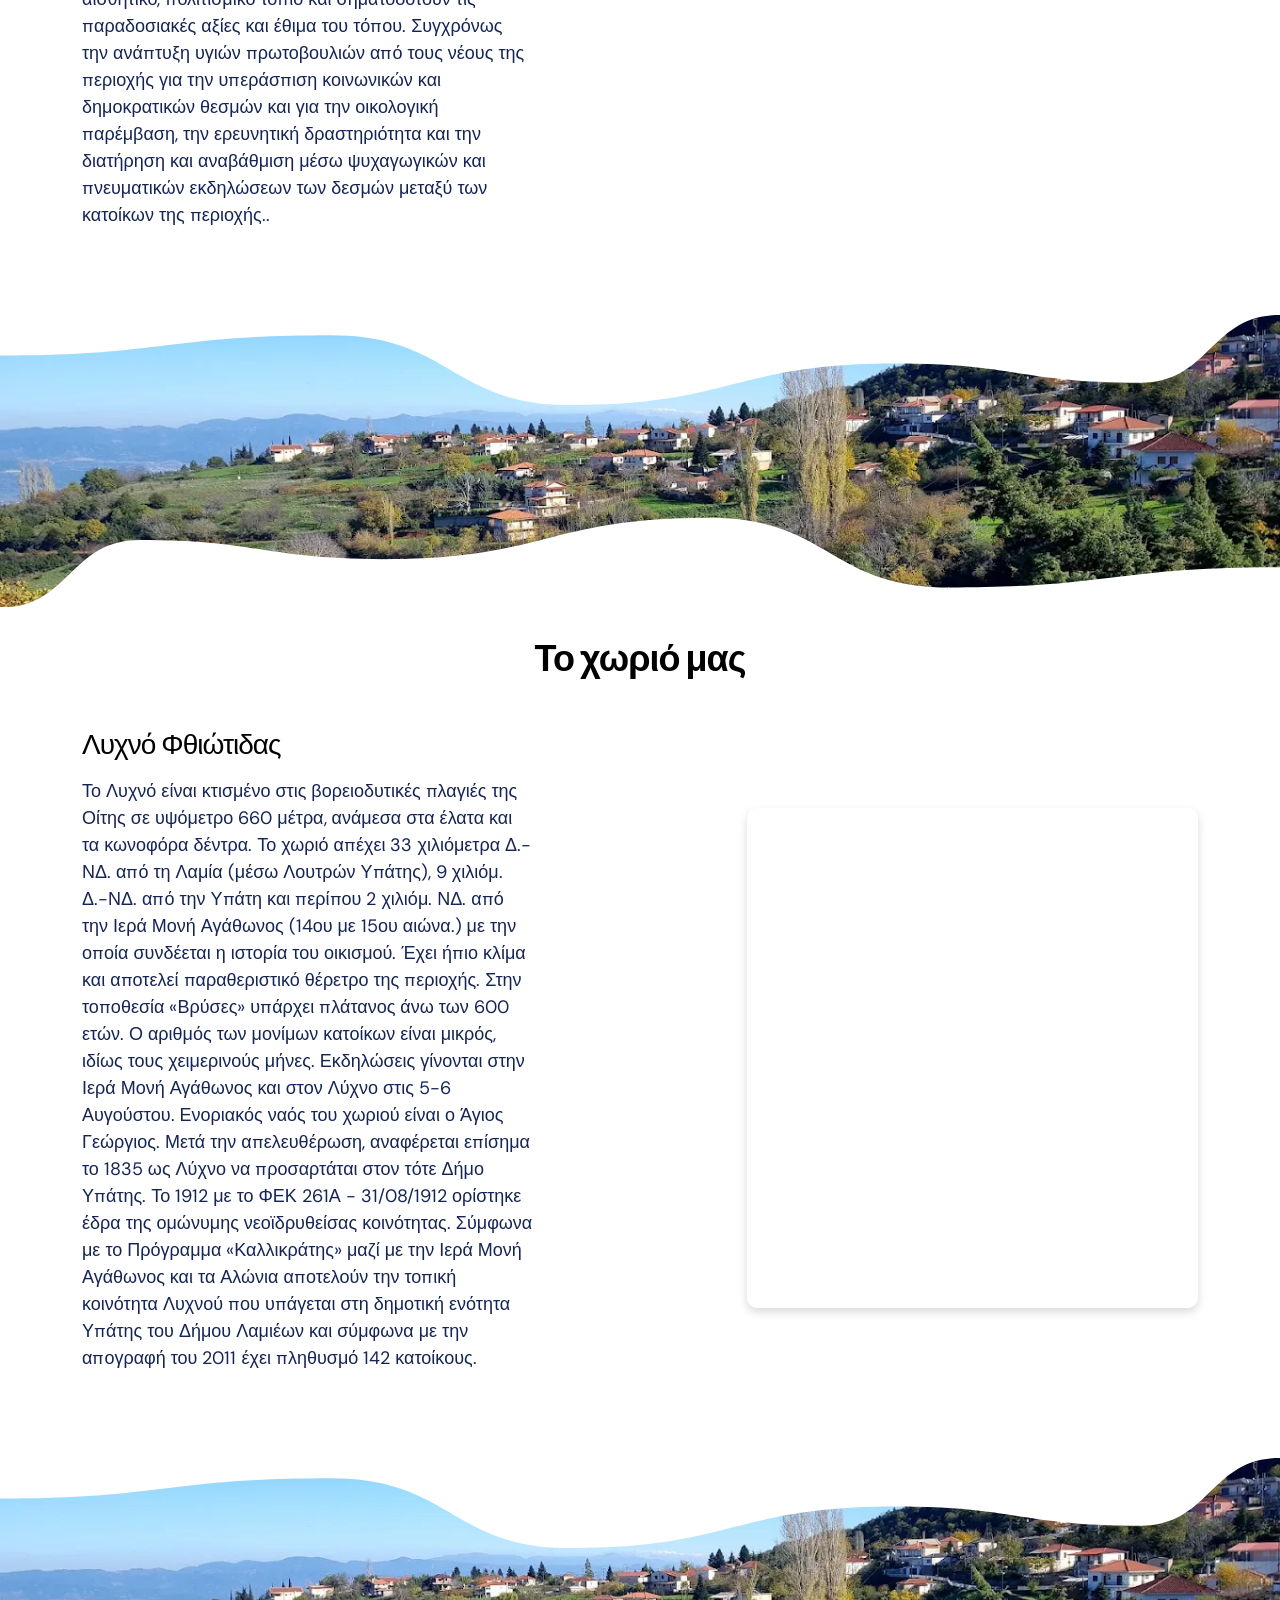
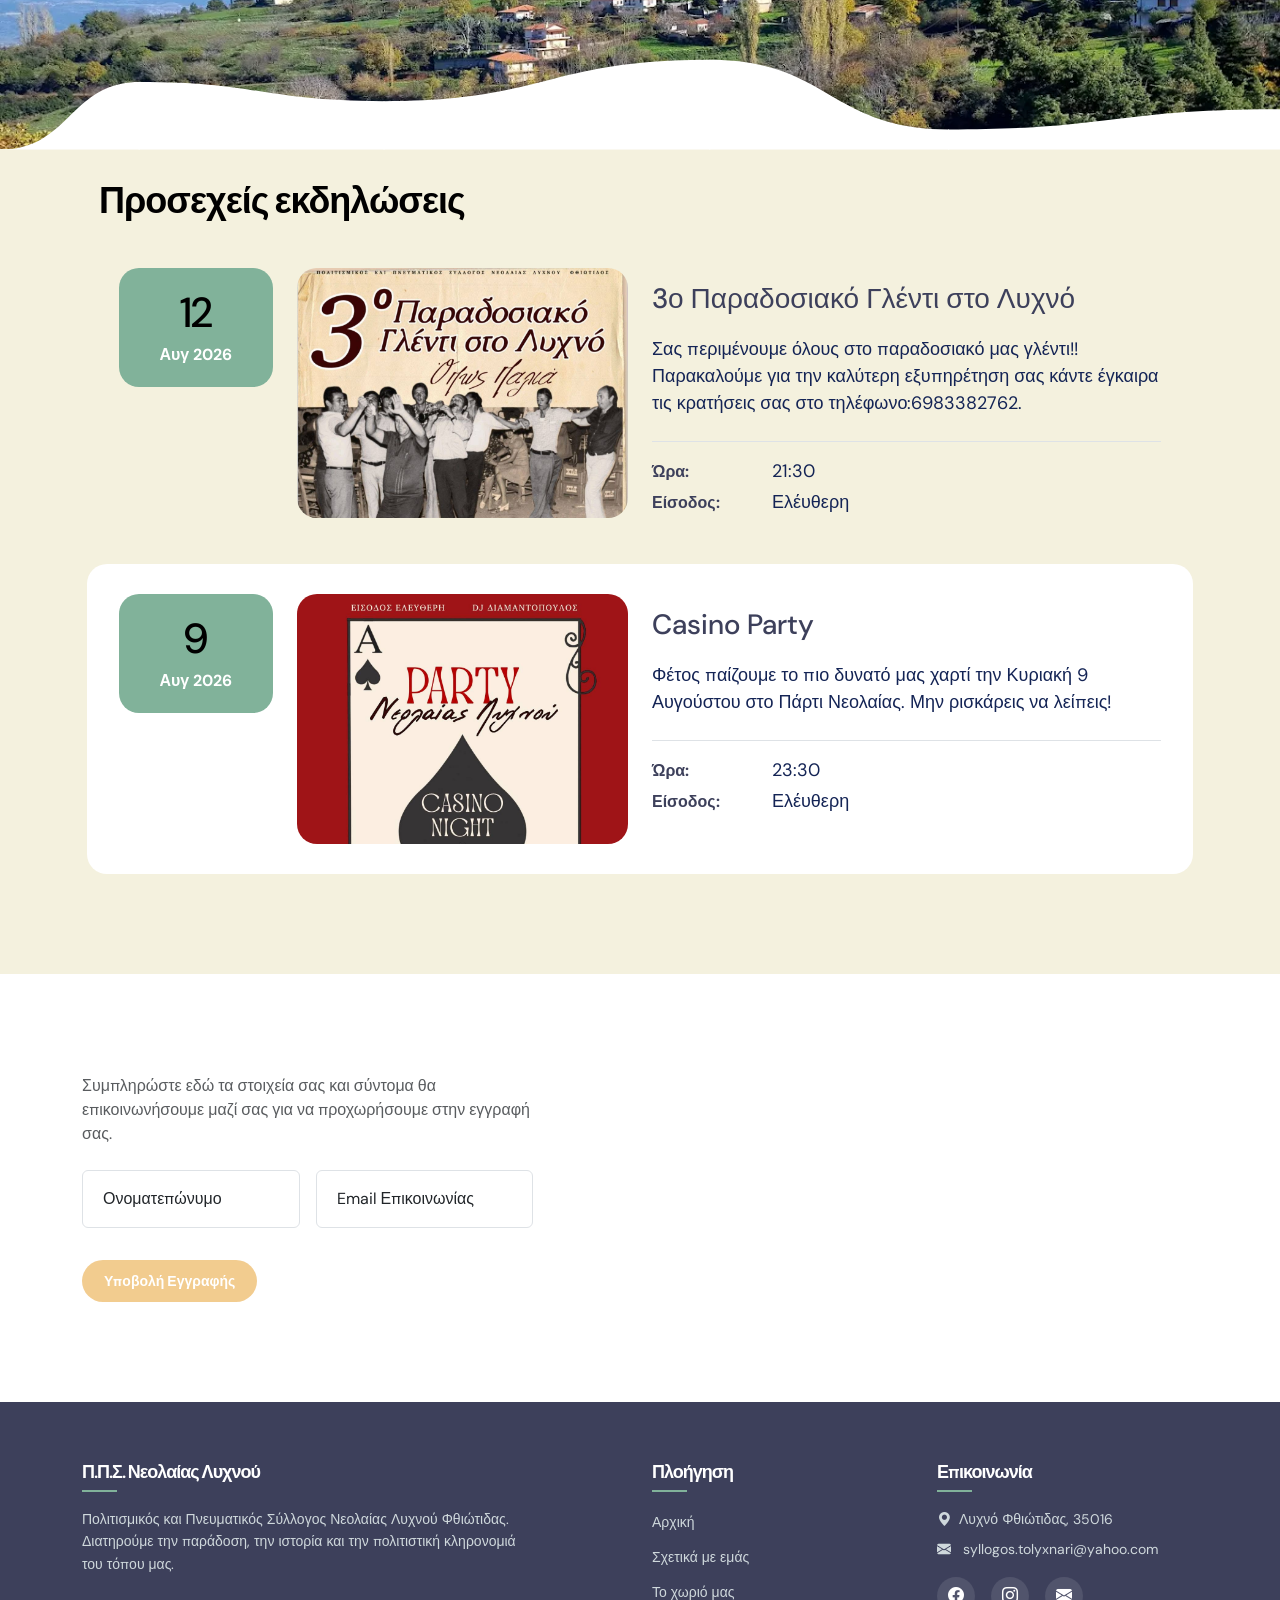
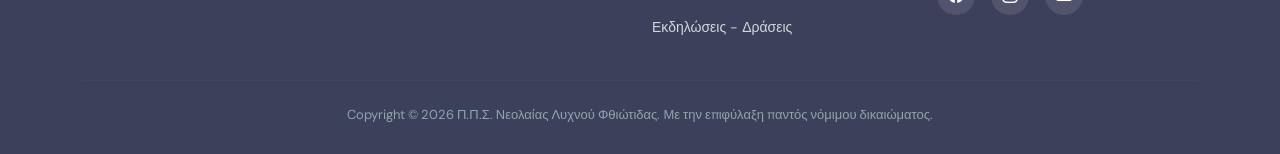
==== commit 1f0fc0ab: "Fix paths4" ====
--- a/wwwroot/index.html
+++ b/wwwroot/index.html
@@ -654,13 +654,13 @@
 
 
     <!-- JAVASCRIPT FILES -->
-    <script src="js/jquery.min.js"></script>
-    <script src="js/bootstrap.bundle.min.js"></script>
-    <script src="js/jquery.sticky.js"></script>
-    <script src="js/click-scroll.js"></script>
-    <script src="js/animated-headline.js"></script>
-    <script src="js/modernizr.js"></script>
-    <script src="js/custom.js"></script>
+    <script src="Js/jquery.min.js"></script>
+    <script src="Js/bootstrap.bundle.min.js"></script>
+    <script src="Js/jquery.sticky.js"></script>
+    <script src="Js/click-scroll.js"></script>
+    <script src="Js/animated-headline.js"></script>
+    <script src="Js/modernizr.js"></script>
+    <script src="Js/custom.js"></script>
      <script src="Js/Index.js"></script>
 </body>
 
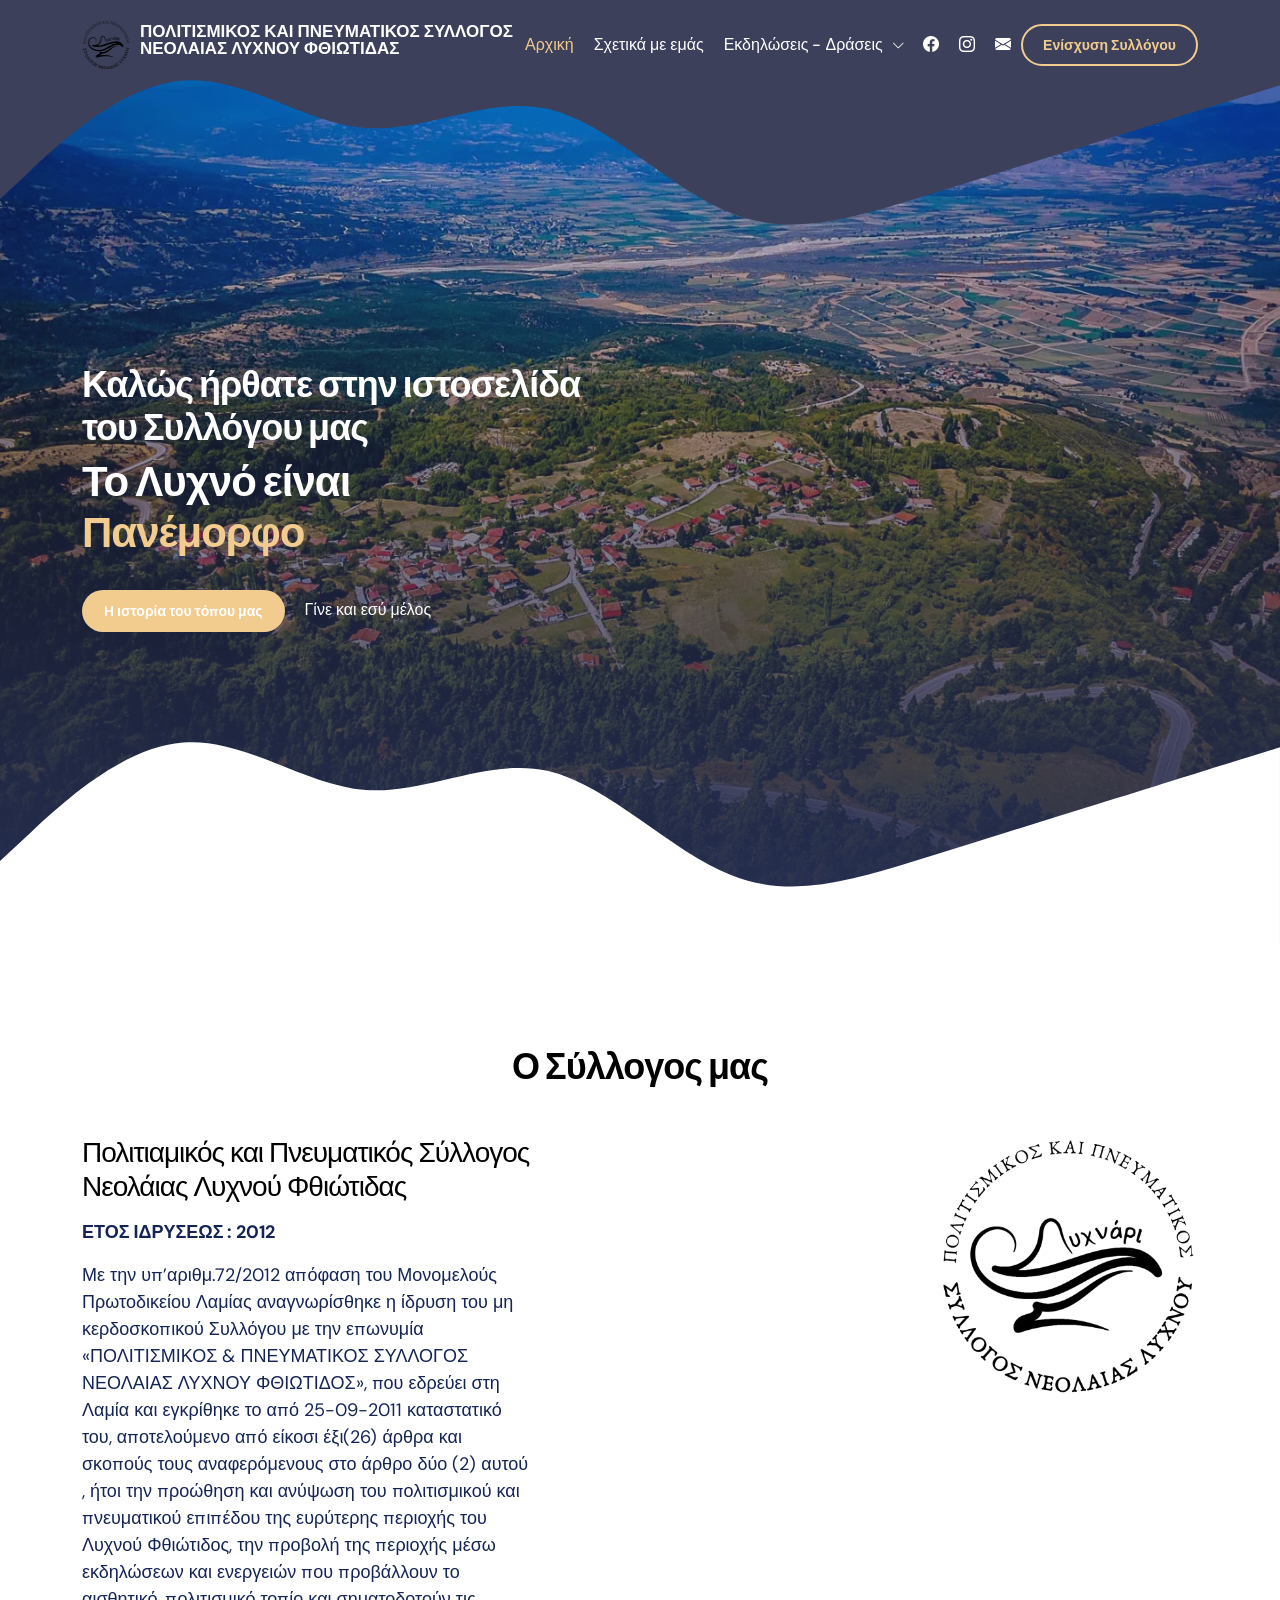
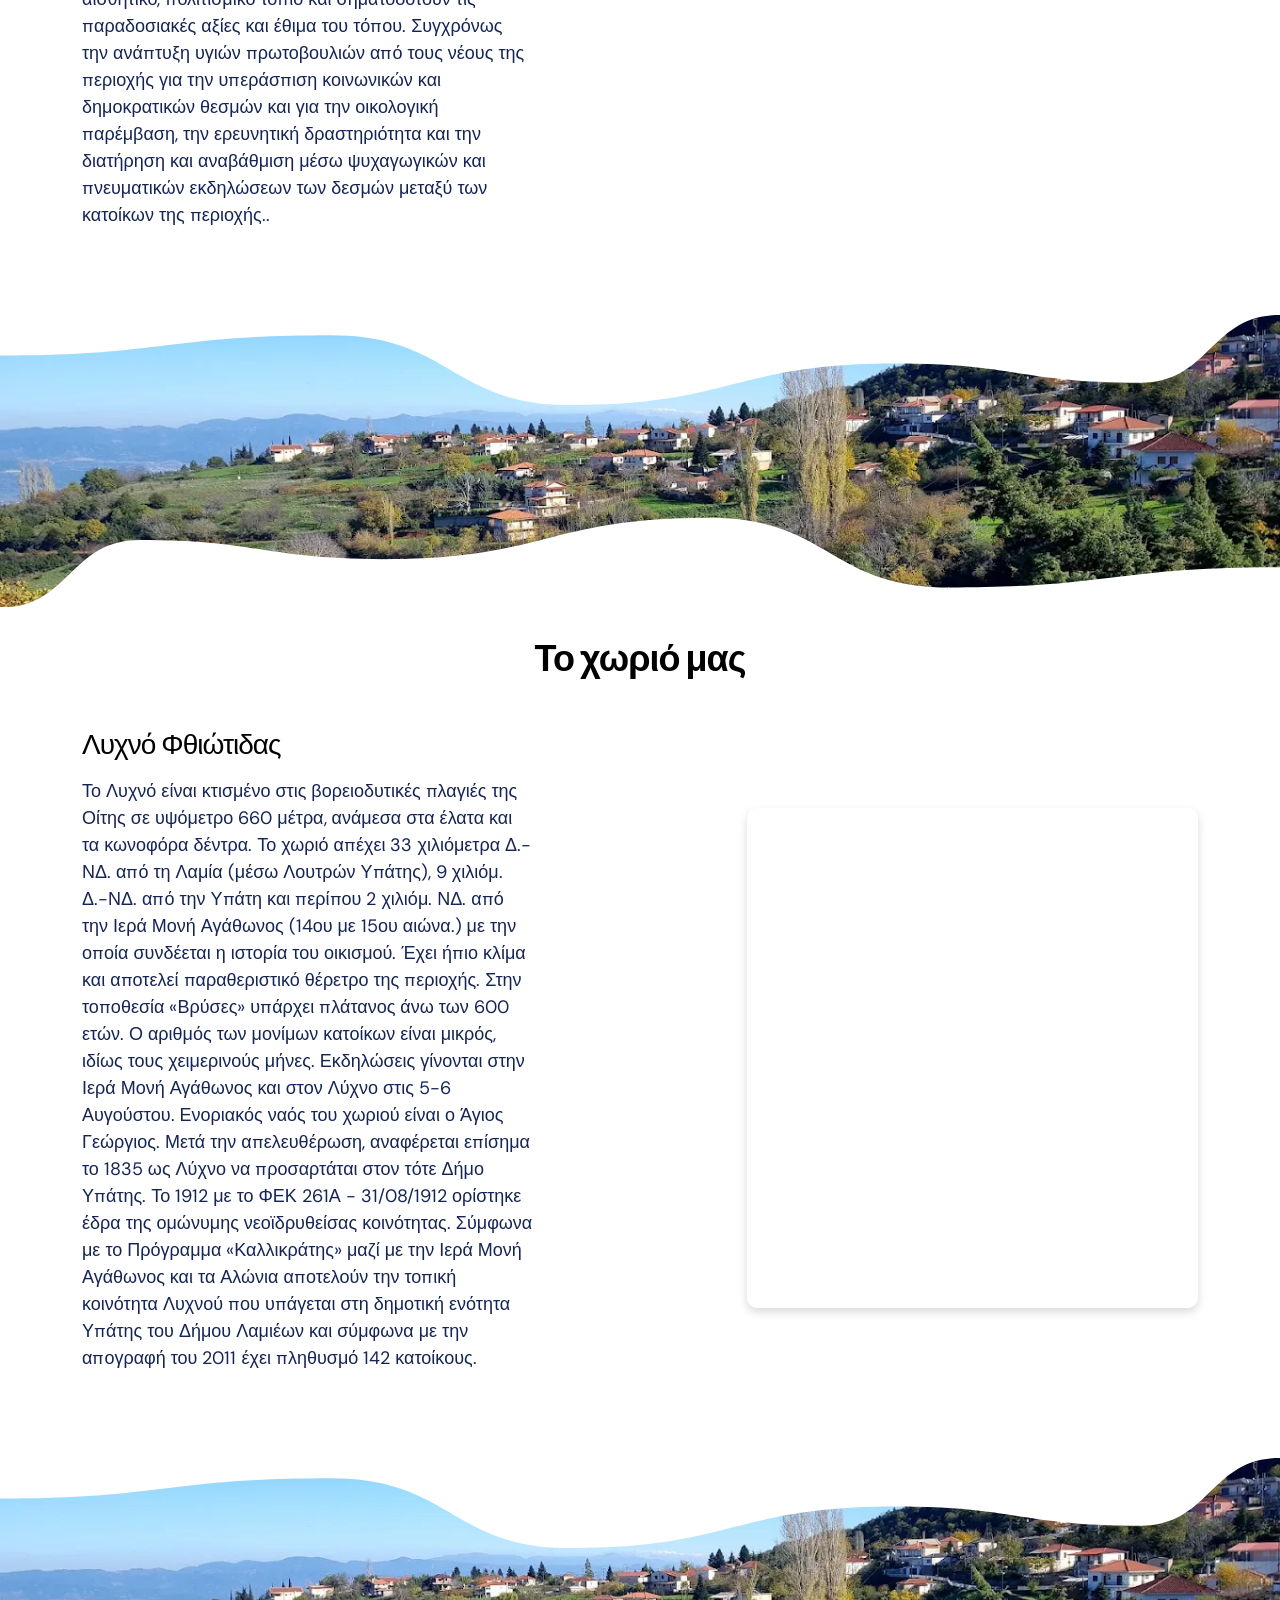
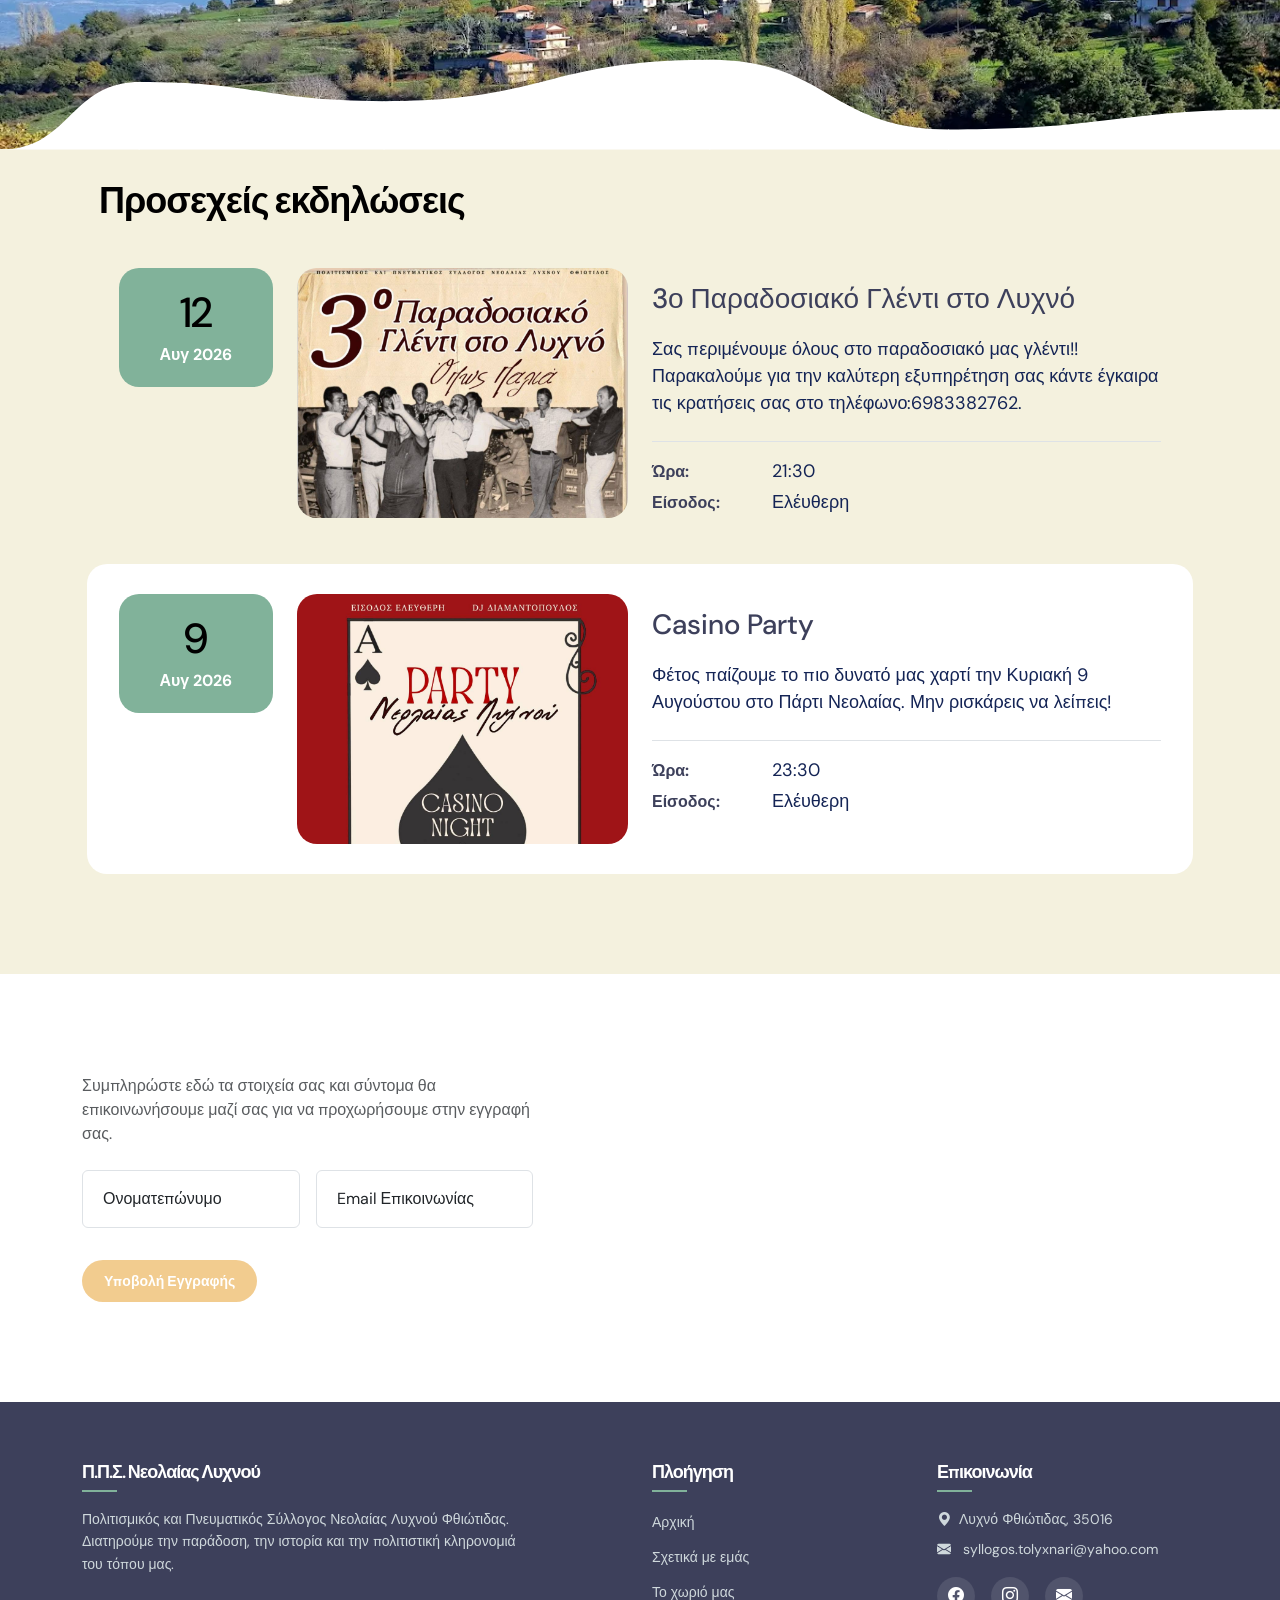
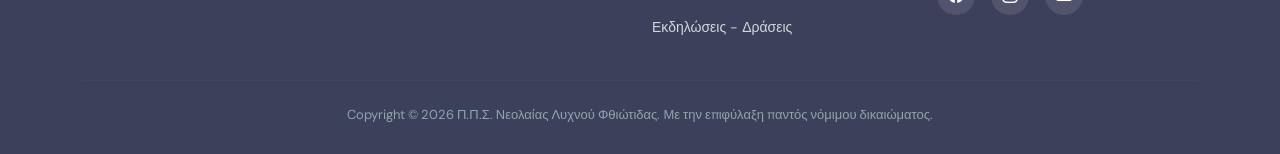
==== commit 54a8d974: "Fix mobiles" ====
--- a/wwwroot/index.html
+++ b/wwwroot/index.html
@@ -29,89 +29,123 @@
 
     <main>
 
-        <nav class="navbar navbar-expand-lg">
-            <div class="container">
-                <a class="navbar-brand d-flex align-items-center" href="index.html">
-                    <img src="images/emvlima_new.webp" class="navbar-brand-image img-fluid" alt="Tiya Golf Club">
-                    <span class="navbar-brand-text">
-                        <small>ΠΟΛΙΤΙΣΜΙΚΟΣ ΚΑΙ ΠΝΕΥΜΑΤΙΚΟΣ ΣΥΛΛΟΓΟΣ </small>
-                        <small>ΝΕΟΛΑΙΑΣ ΛΥΧΝΟΥ ΦΘΙΩΤΙΔΑΣ</small>
-                    </span>
-                </a>
-
-                <div class="d-lg-none ms-auto me-3">
-                    <a class="btn custom-btn custom-border-btn" data-bs-toggle="offcanvas" href="#offcanvasExample"
-                        role="button" aria-controls="offcanvasExample">Member Login</a>
-                </div>
-
-                <button class="navbar-toggler" type="button" data-bs-toggle="collapse" data-bs-target="#navbarNav"
-                    aria-controls="navbarNav" aria-expanded="false" aria-label="Toggle navigation">
-                    <span class="navbar-toggler-icon"></span>
-                </button>
-
-                <div class="collapse navbar-collapse" id="navbarNav">
-                    <ul class="navbar-nav ms-lg-auto">
-                        <li class="nav-item">
-                            <a class="nav-link click-scroll" href="#section_1">Αρχική</a>
-                        </li>
-
-                        <li class="nav-item">
-                            <a class="nav-link click-scroll" href="#section_2">Σχετικά με εμάς</a>
-                        </li>
-
-                        <li class="nav-item">
-                            <a class="nav-link click-scroll" href="#section_3">Το χωρίο μας</a>
-                        </li>
-
-							<li class="nav-item dropdown">
-								<a class="nav-link dropdown-toggle" href="#" id="eventsDropdown">
-									Εκδηλώσεις - Δράσεις
-								</a>
-
-								<ul class="dropdown-menu" aria-labelledby="eventsDropdown">
-									<li>
-										<a class="dropdown-item click-scroll" href="#section_4.1">
-											Προσεχείς Εκδηλώσεις
-										</a>
-									</li>
-
-									<li>
-										<a class="dropdown-item click-scroll" href="Pages/arxeio.html">
-											Αρχείο Εκδηλώσεων
-										</a>
-									</li>
-								</ul>
-							</li>
-
-                        <li class="nav-item">
-                            <a class="nav-link" href="https://facebook.com/groups/146857978735724/" target="_blank"
-                                rel="noopener noreferrer" aria-label="Facebook">
-                                <i class="bi bi-facebook"></i>
+<nav class="navbar navbar-expand-lg">
+    <div class="container">
+
+        <!-- Logo + τίτλος -->
+        <a class="navbar-brand d-flex align-items-center" href="index.html">
+            <img src="images/emvlima_new.webp"
+                 class="navbar-brand-image img-fluid"
+                 alt="Σύλλογος Νεολαίας Λυχνού">
+
+            <span class="navbar-brand-text">
+                <small>ΠΟΛΙΤΙΣΜΙΚΟΣ ΚΑΙ ΠΝΕΥΜΑΤΙΚΟΣ ΣΥΛΛΟΓΟΣ</small>
+                <small>ΝΕΟΛΑΙΑΣ ΛΥΧΝΟΥ ΦΘΙΩΤΙΔΑΣ</small>
+            </span>
+        </a>
+
+
+        <!-- Hamburger button - εμφανίζεται μόνο σε κινητά/tablet -->
+        <button class="navbar-toggler"
+                type="button"
+                data-bs-toggle="collapse"
+                data-bs-target="#navbarNav"
+                aria-controls="navbarNav"
+                aria-expanded="false"
+                aria-label="Άνοιγμα μενού">
+
+            <span class="navbar-toggler-icon"></span>
+
+        </button>
+
+
+        <!-- Menu -->
+        <div class="collapse navbar-collapse" id="navbarNav">
+
+            <ul class="navbar-nav ms-auto align-items-lg-center">
+
+                <li class="nav-item">
+                    <a class="nav-link click-scroll" href="index.html">
+                        Αρχική
+                    </a>
+                </li>
+
+
+                <li class="nav-item">
+                    <a class="nav-link click-scroll" href="#section_2">
+                        Σχετικά με εμάς
+                    </a>
+                </li>
+
+
+                <li class="nav-item dropdown">
+
+                    <a class="nav-link dropdown-toggle"
+                       href="#"
+                       id="navbarDropdown"
+                       role="button"
+                       data-bs-toggle="dropdown"
+                       aria-expanded="false">
+                        Εκδηλώσεις - Δράσεις
+                    </a>
+
+                    <ul class="dropdown-menu" aria-labelledby="navbarDropdown">
+
+                        <li>
+                            <a class="dropdown-item"
+                               href="#section_4.1">
+                                Προσεχείς εκδηλώσεις
                             </a>
                         </li>
 
-                        <li class="nav-item">
-                            <a class="nav-link" href="https://www.instagram.com/to_lyxno?igsi=emdoNjBleWFyMGQ5 "
-                                target="_blank" rel="noopener noreferrer" aria-label="Instagram">
-                                <i class="bi bi-instagram"></i>
+                        <li>
+                            <a class="dropdown-item"
+                               href="Pages/arxeio.html">
+                                Αρχείο Εκδηλώσεων
                             </a>
                         </li>
 
-                        <li class="nav-item">
-                            <a class="nav-link" href="mailto:syllogos.tolyxnari@yahoo.com" aria-label="Email">
-                                <i class="bi bi-envelope-fill"></i>
-                            </a>
-                        </li>
-
                     </ul>
 
-                    <div class="d-none d-lg-block ms-lg-3">
-                        <a class="btn custom-btn custom-border-btn" data-bs-toggle="offcanvas" href="#offcanvasExample"
-                            role="button" aria-controls="offcanvasExample">Ενίσχυση Συλλόγου</a>
-                    </div>
-                </div>
-            </div>
-        </nav>
+                </li>
+											<li class="nav-item">
+								<a class="nav-link" href="https://facebook.com/groups/146857978735724/" target="_blank"
+									rel="noopener noreferrer" aria-label="Facebook">
+									<i class="bi bi-facebook"></i>
+								</a>
+							</li>
+
+							<li class="nav-item">
+								<a class="nav-link" href="https://www.instagram.com/to_lyxno?igsi=emdoNjBleWFyMGQ5 "
+									target="_blank" rel="noopener noreferrer" aria-label="Instagram">
+									<i class="bi bi-instagram"></i>
+								</a>
+							</li>
+
+							<li class="nav-item">
+								<a class="nav-link" href="mailto:syllogos.tolyxnari@yahoo.com" aria-label="Email">
+									<i class="bi bi-envelope-fill"></i>
+								</a>
+							</li>
+
+                <li class="nav-item nav-support-item">
+
+                    <a class="btn custom-btn custom-border-btn nav-support-btn"
+                       data-bs-toggle="offcanvas"
+                       href="#offcanvasExample"
+                       role="button"
+                       aria-controls="offcanvasExample">
+                        Ενίσχυση Συλλόγου
+                    </a>
+
+                </li>
+
+            </ul>
+
+        </div>
+
+    </div>
+</nav>
 
     
 	<div class="offcanvas offcanvas-end" data-bs-scroll="true" tabindex="-1"
--- a/wwwroot/Css/MainStyle.css
+++ b/wwwroot/Css/MainStyle.css
@@ -1017,4 +1017,257 @@
     font-size: 12px;
     padding: 4px 12px;
   }
+}
+
+/* ========================================
+   RESPONSIVE NAVBAR
+======================================== */
+
+/* ----------------------------------------
+   TABLET & MOBILE
+   ---------------------------------------- */
+
+@media screen and (max-width: 991px) {
+
+    /* Navbar */
+    .navbar {
+        padding-top: 10px;
+        padding-bottom: 10px;
+    }
+
+    .navbar .container {
+        position: relative;
+        min-height: 55px;
+    }
+
+
+    /* ----------------------------------------
+       LOGO
+       ---------------------------------------- */
+
+    .navbar-brand {
+        max-width: calc(100% - 55px);
+        margin-right: 0;
+        padding: 0;
+    }
+
+    .navbar-brand-image {
+        width: 45px;
+        height: 45px;
+        flex-shrink: 0;
+    }
+
+    .navbar-brand-text {
+        margin-left: 8px;
+        bottom: 0;
+        max-width: calc(100vw - 120px);
+    }
+
+    .navbar-brand-text small {
+        display: block;
+        font-size: 10px;
+        line-height: 1.25;
+        white-space: normal;
+    }
+
+
+    /* ----------------------------------------
+       HAMBURGER
+       ---------------------------------------- */
+
+    .navbar-toggler {
+        width: 35px;
+        height: 35px;
+        padding: 0;
+        margin-left: 10px;
+        border: 0;
+        outline: none;
+        box-shadow: none !important;
+        flex-shrink: 0;
+    }
+
+    .navbar-toggler:focus {
+        outline: none;
+        box-shadow: none !important;
+    }
+
+    .navbar-toggler .navbar-toggler-icon {
+        width: 30px;
+        height: 2px;
+    }
+
+    .navbar-toggler .navbar-toggler-icon::before,
+    .navbar-toggler .navbar-toggler-icon::after {
+        width: 30px;
+        height: 2px;
+    }
+
+
+    /* ----------------------------------------
+       MOBILE MENU
+       ---------------------------------------- */
+
+    .navbar-collapse {
+        width: 100%;
+        margin-top: 15px;
+        padding: 15px;
+        background-color: var(--secondary-color);
+        border-radius: 12px;
+        box-shadow: 0 10px 30px rgba(0, 0, 0, 0.15);
+    }
+
+    .navbar-nav {
+        width: 100%;
+        align-items: stretch !important;
+    }
+
+    .navbar-nav .nav-item {
+        width: 100%;
+    }
+
+    .navbar-nav .nav-link {
+        display: block;
+        width: 100%;
+        padding: 12px 10px;
+        margin: 2px 0;
+        border-radius: 8px;
+        font-size: 16px;
+    }
+
+    .navbar-nav .nav-link:hover,
+    .navbar-nav .nav-link:focus {
+        background-color: rgba(255, 255, 255, 0.08);
+    }
+
+
+    /* ----------------------------------------
+       DROPDOWN
+       ---------------------------------------- */
+
+    .navbar .dropdown-menu {
+        position: static;
+        width: 100%;
+        margin: 0;
+        padding: 5px 0;
+        background: rgba(255, 255, 255, 0.08);
+        border: 0;
+        border-radius: 8px;
+        box-shadow: none;
+        opacity: 1;
+        pointer-events: auto;
+    }
+
+    .navbar .dropdown-menu::before {
+        display: none;
+    }
+
+    .navbar .dropdown-item {
+        display: block;
+        width: 100%;
+        padding: 10px 15px;
+        color: var(--white-color);
+        font-size: 15px;
+    }
+
+    .navbar .dropdown-item:hover,
+    .navbar .dropdown-item:focus {
+        background: rgba(255, 255, 255, 0.10);
+        color: var(--link-hover-color);
+    }
+
+
+    /* ----------------------------------------
+       SUPPORT BUTTON
+       ---------------------------------------- */
+
+    .nav-support-item {
+        margin-top: 12px;
+        padding-top: 12px;
+        border-top: 1px solid rgba(255, 255, 255, 0.15);
+    }
+
+    .nav-support-btn {
+        display: block;
+        width: 100%;
+        text-align: center;
+        margin: 0;
+        padding: 10px 15px;
+    }
+
+
+    /* ----------------------------------------
+       OFFCANVAS
+       ---------------------------------------- */
+
+    .offcanvas.offcanvas-end {
+        width: 88%;
+        max-width: 380px;
+    }
+
+    .offcanvas {
+        padding: 20px;
+    }
+
+}
+
+
+/* ----------------------------------------
+   ΡΥΘΜΙΣΕΙΣ ΓΙΑ ΚΙΝΗΤΑ
+   ---------------------------------------- */
+
+@media screen and (max-width: 991px) {
+
+    .navbar {
+        padding-top: 8px;
+        padding-bottom: 8px;
+    }
+
+    .navbar-brand-image {
+        width: 40px;
+        height: 40px;
+    }
+
+    .navbar-brand-text {
+        margin-left: 6px;
+        max-width: calc(100vw - 100px);
+    }
+
+    .navbar-brand-text small {
+        font-size: 8.5px;
+        line-height: 1.3;
+    }
+
+    .navbar-toggler {
+        width: 32px;
+        height: 32px;
+    }
+
+    .navbar-toggler .navbar-toggler-icon {
+        width: 27px;
+    }
+
+    .navbar-toggler .navbar-toggler-icon::before,
+    .navbar-toggler .navbar-toggler-icon::after {
+        width: 27px;
+    }
+
+    .navbar-collapse {
+        margin-top: 10px;
+        padding: 12px;
+    }
+
+    .navbar-nav .nav-link {
+        font-size: 15px;
+        padding: 11px 8px;
+    }
+
+    .navbar .dropdown-item {
+        font-size: 14px;
+        padding: 9px 12px;
+    }
+
+    .offcanvas.offcanvas-end {
+        width: 92%;
+    }
+
 }
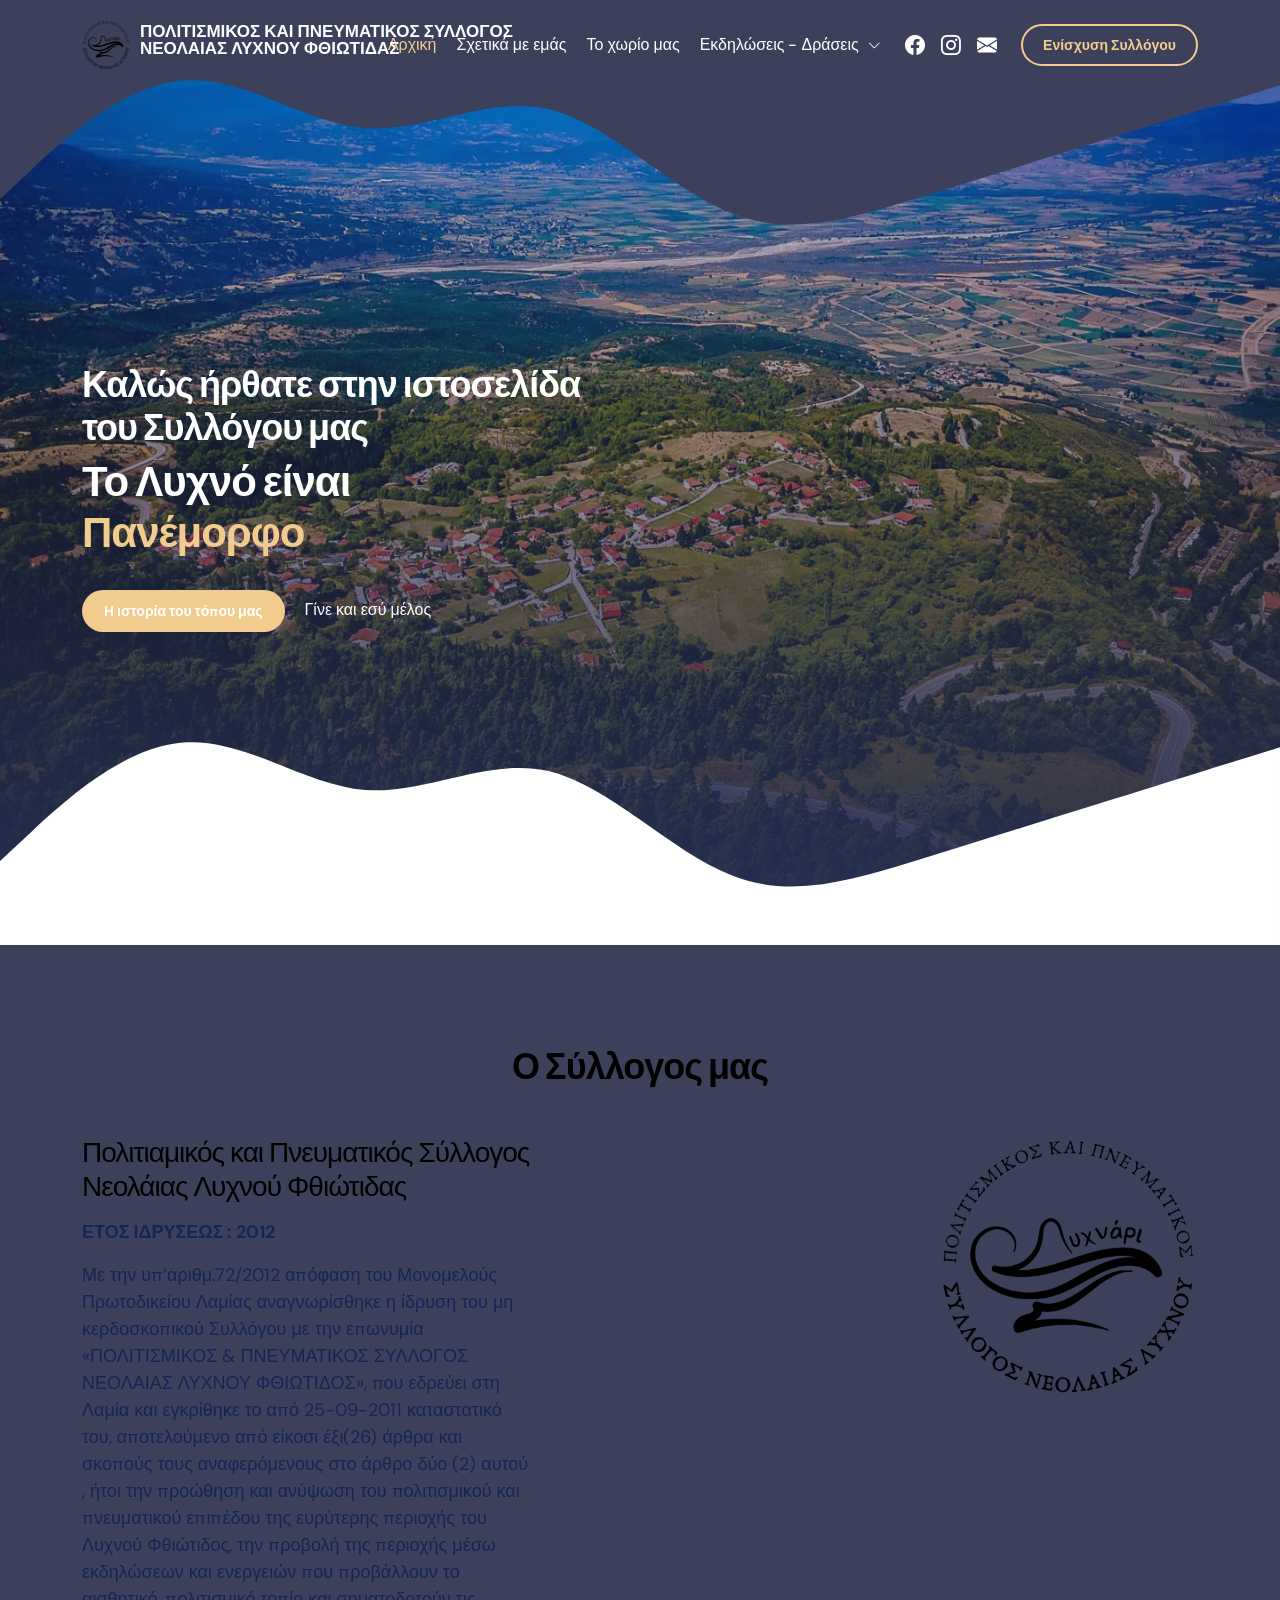
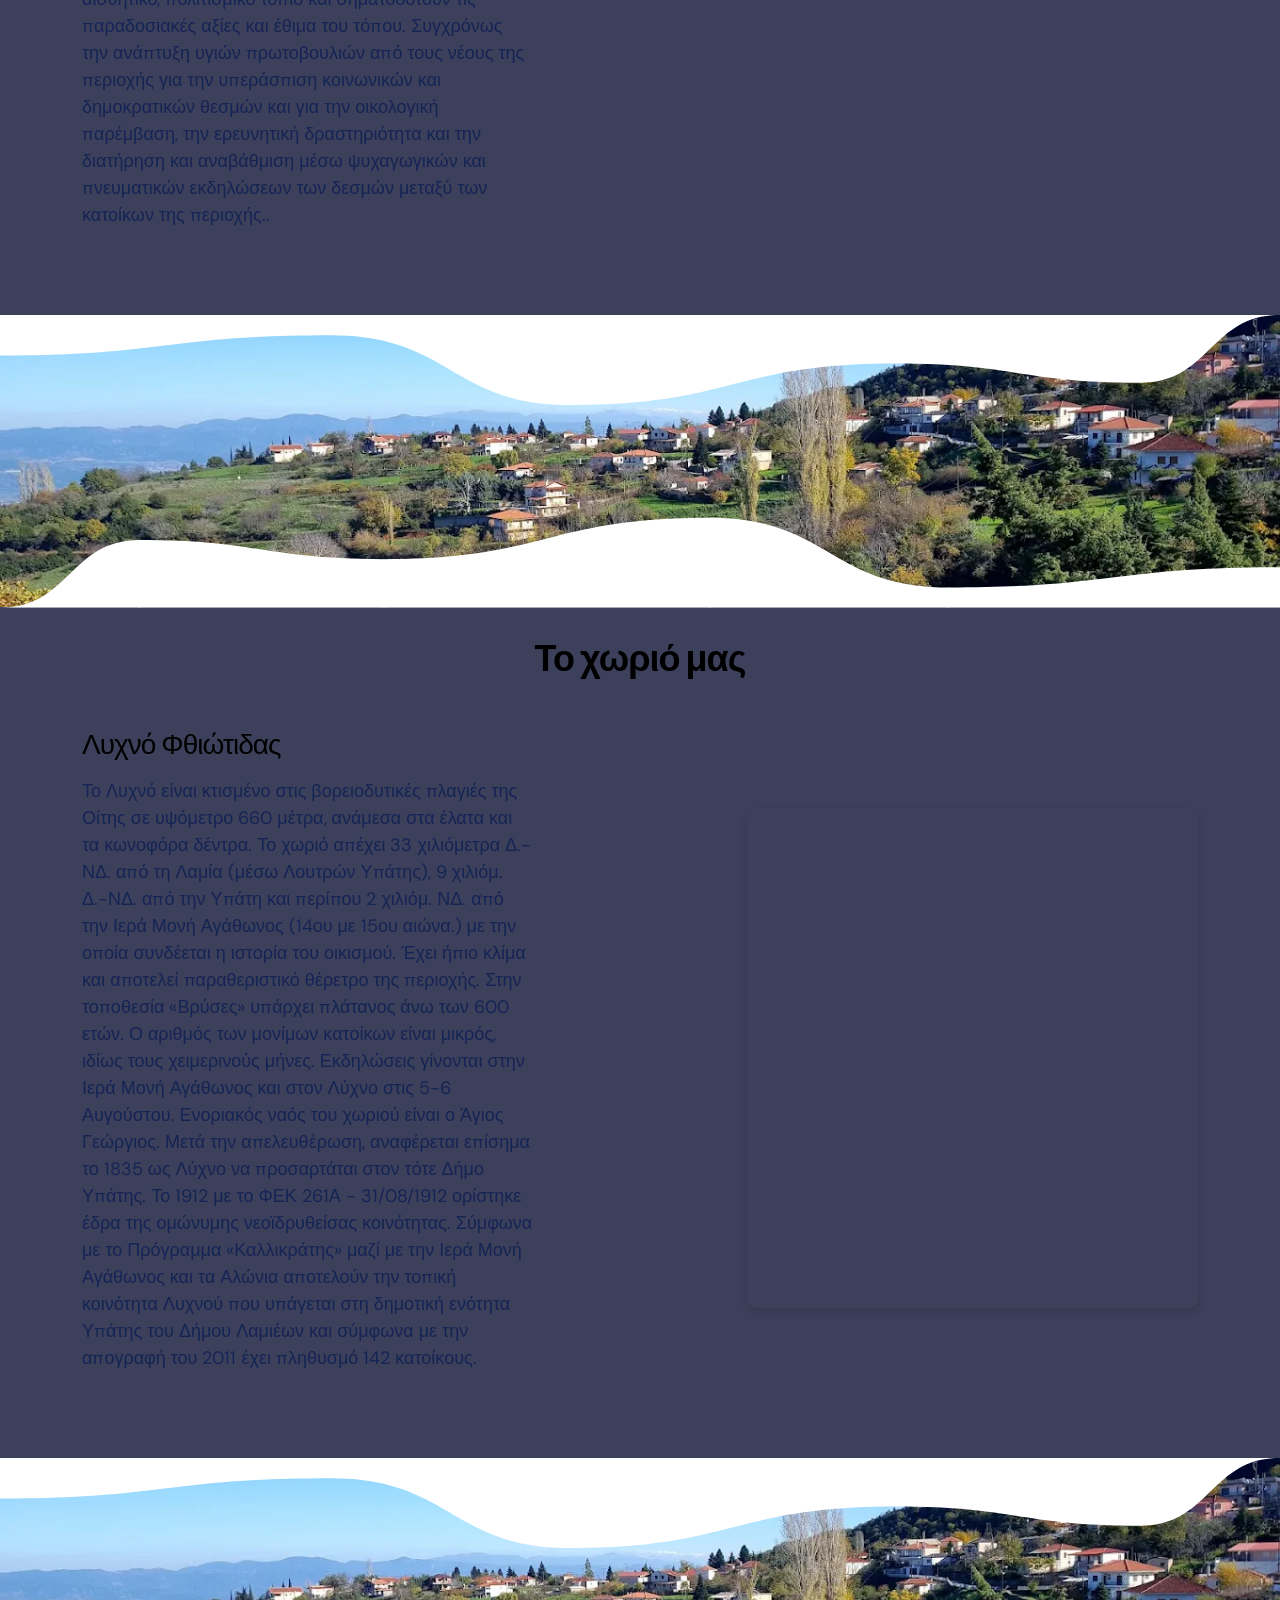
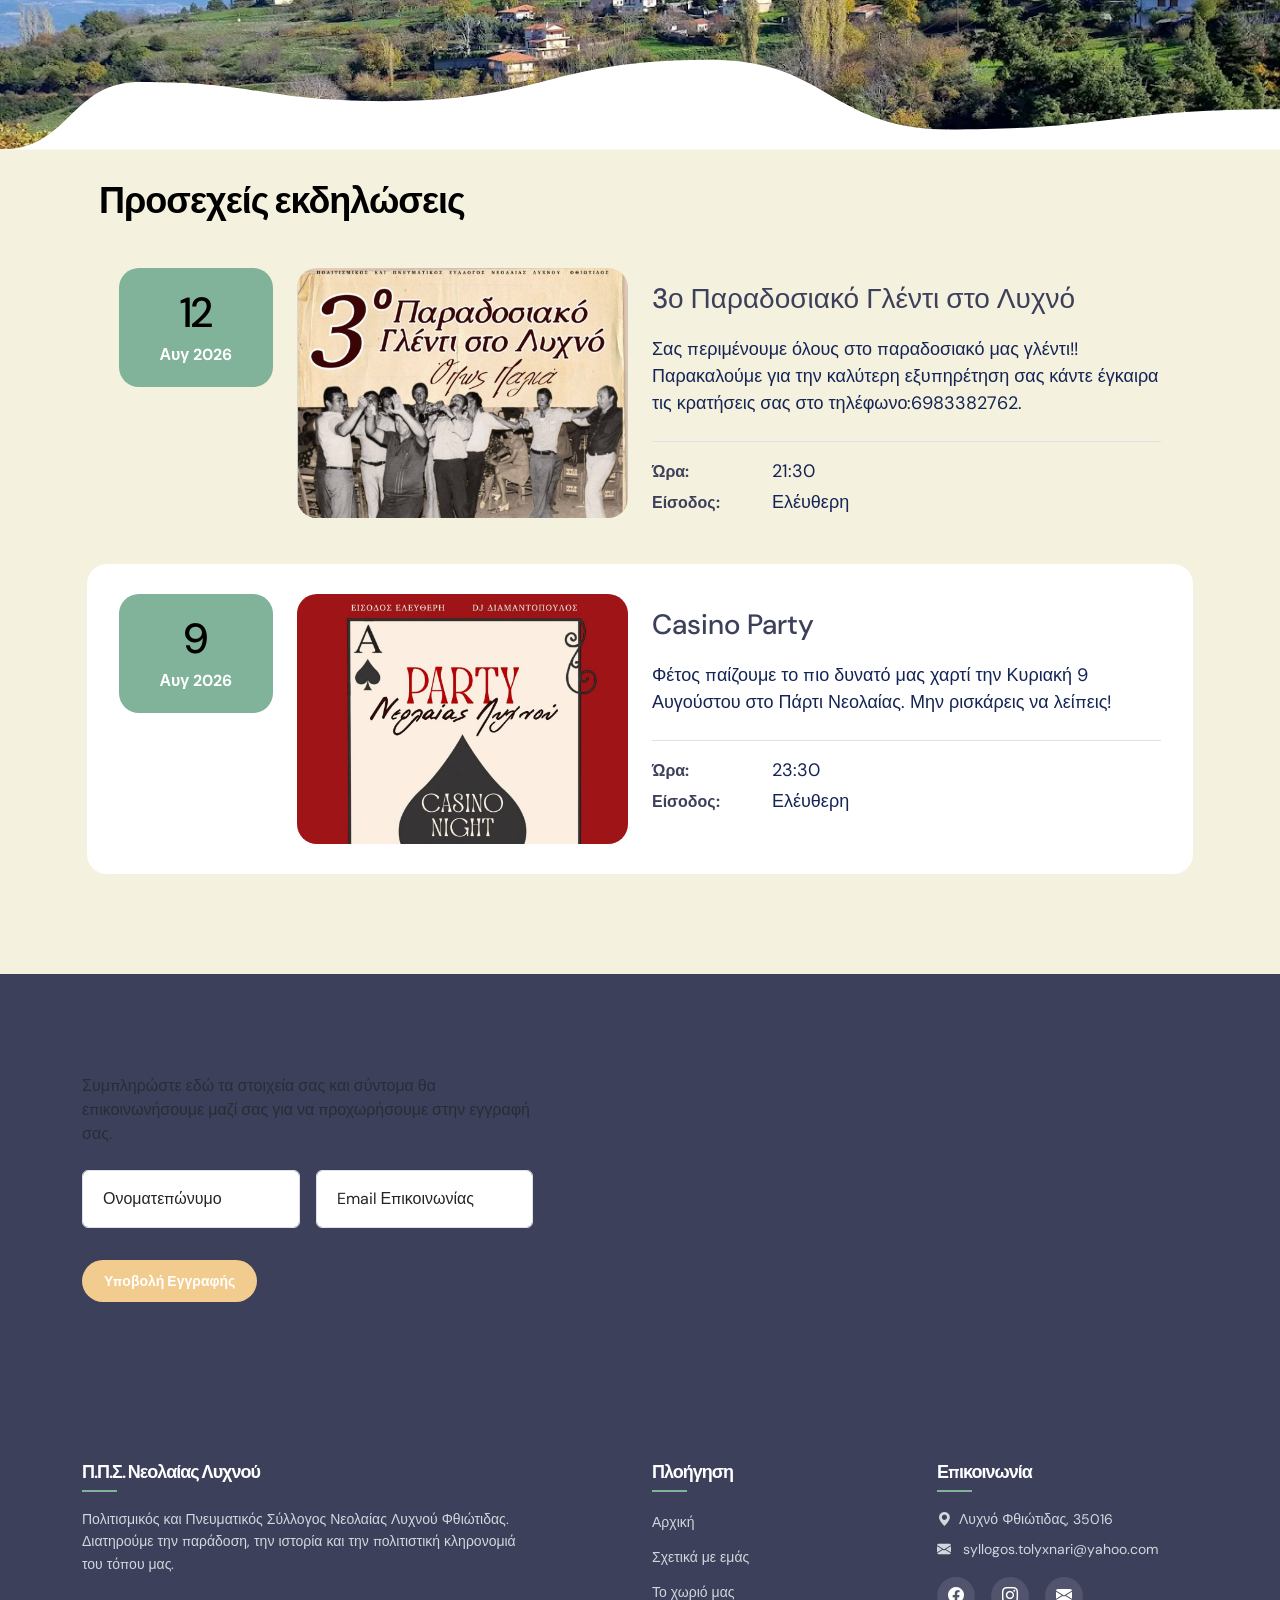
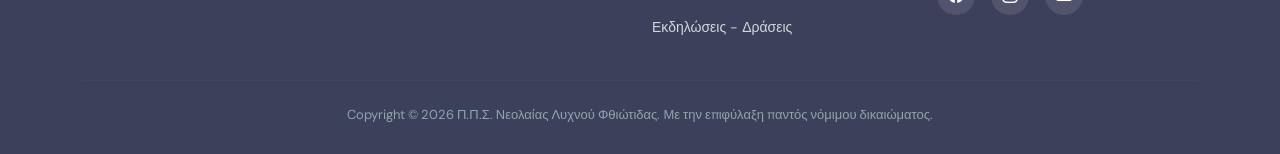
==== commit 28a20238: "Fix mobiles2" ====
--- a/wwwroot/index.html
+++ b/wwwroot/index.html
@@ -76,69 +76,43 @@
                         Σχετικά με εμάς
                     </a>
                 </li>
-
-
-                <li class="nav-item dropdown">
-
-                    <a class="nav-link dropdown-toggle"
-                       href="#"
-                       id="navbarDropdown"
-                       role="button"
-                       data-bs-toggle="dropdown"
-                       aria-expanded="false">
-                        Εκδηλώσεις - Δράσεις
-                    </a>
-
-                    <ul class="dropdown-menu" aria-labelledby="navbarDropdown">
-
-                        <li>
-                            <a class="dropdown-item"
-                               href="#section_4.1">
-                                Προσεχείς εκδηλώσεις
-                            </a>
+                        <li class="nav-item">
+                            <a class="nav-link click-scroll" href="#section_3">Το χωρίο μας</a>
                         </li>
 
-                        <li>
-                            <a class="dropdown-item"
-                               href="Pages/arxeio.html">
-                                Αρχείο Εκδηλώσεων
-                            </a>
-                        </li>
-
-                    </ul>
-
-                </li>
-											<li class="nav-item">
-								<a class="nav-link" href="https://facebook.com/groups/146857978735724/" target="_blank"
-									rel="noopener noreferrer" aria-label="Facebook">
-									<i class="bi bi-facebook"></i>
-								</a>
-							</li>
-
-							<li class="nav-item">
-								<a class="nav-link" href="https://www.instagram.com/to_lyxno?igsi=emdoNjBleWFyMGQ5 "
-									target="_blank" rel="noopener noreferrer" aria-label="Instagram">
-									<i class="bi bi-instagram"></i>
-								</a>
-							</li>
-
-							<li class="nav-item">
-								<a class="nav-link" href="mailto:syllogos.tolyxnari@yahoo.com" aria-label="Email">
-									<i class="bi bi-envelope-fill"></i>
-								</a>
-							</li>
-
-                <li class="nav-item nav-support-item">
-
-                    <a class="btn custom-btn custom-border-btn nav-support-btn"
-                       data-bs-toggle="offcanvas"
-                       href="#offcanvasExample"
-                       role="button"
-                       aria-controls="offcanvasExample">
-                        Ενίσχυση Συλλόγου
-                    </a>
-
-                </li>
+						<li class="nav-item dropdown">
+							<a class="nav-link dropdown-toggle" 
+							href="#" 
+							id="navbarDropdown" 
+							role="button" 
+							data-bs-toggle="dropdown" 
+							aria-expanded="false">
+								Εκδηλώσεις - Δράσεις
+							</a>
+							<ul class="dropdown-menu" aria-labelledby="navbarDropdown">
+								<li><a class="dropdown-item" href="#section_4.1">Προσεχείς εκδηλώσεις</a></li>
+								<li><a class="dropdown-item" href="Pages/arxeio.html">Αρχείο Εκδηλώσεων</a></li>
+							</ul>
+						</li>
+            <div class="d-flex align-items-center justify-content-start justify-content-lg-end gap-3 mt-3 mt-lg-0 ms-lg-3">
+                
+                <a href="https://facebook.com/groups/146857978735724/" target="_blank" rel="noopener noreferrer" class="text-white fs-5" aria-label="Facebook">
+                    <i class="bi bi-facebook"></i>
+                </a>
+
+                <a href="https://www.instagram.com/to_lyxno?igsi=emdoNjBleWFyMGQ5" target="_blank" rel="noopener noreferrer" class="text-white fs-5" aria-label="Instagram">
+                    <i class="bi bi-instagram"></i>
+                </a>
+
+                <a href="mailto:syllogos.tolyxnari@yahoo.com" class="text-white fs-5" aria-label="Email">
+                    <i class="bi bi-envelope-fill"></i>
+                </a>
+
+					<!-- Κουμπί Ενίσχυσης -->
+					<a class="btn custom-btn custom-border-btn nav-support-btn ms-2" data-bs-toggle="offcanvas" href="#offcanvasExample" role="button" aria-controls="offcanvasExample">
+						Ενίσχυση Συλλόγου
+					</a>
+            </div>
 
             </ul>
 
--- a/wwwroot/Css/MainStyle.css
+++ b/wwwroot/Css/MainStyle.css
@@ -1270,4 +1270,45 @@
         width: 92%;
     }
 
+}
+
+/* Διόρθωση Dropdown για να ανοιγοκλείνει σωστά στα κινητά */
+@media (max-width: 991px) {
+    /* Κρύβουμε το μενού αρχικά */
+    .navbar-nav .dropdown-menu {
+        display: none !important;
+        background-color: rgba(255, 255, 255, 0.05); /* Ελαφρύ φόντο */
+        border: none;
+        margin-top: 5px;
+        padding-left: 15px;
+    }
+
+    /* Εμφανίζεται ΜΟΝΟ όταν ο χρήστης κάνει κλικ στο "Εκδηλώσεις - Δράσεις" */
+    .navbar-nav .dropdown-menu.show {
+        display: block !important;
+    }
+}
+
+
+body {
+    background-color: #3d405b !important; 
+}
+
+
+@media (max-width: 991px) {
+    #sticky-wrapper,
+    .sticky-wrapper {
+        height: auto !important;
+        background-color:  #3d405b !important; /* Το σκούρο χρώμα του navbar */
+    }
+
+
+    .navbar-brand-text {
+        max-width: 180px;
+    }
+
+    .navbar-brand-text small {
+        font-size: 7.5px !important;
+        line-height: 1.1 !important;
+    }
 }
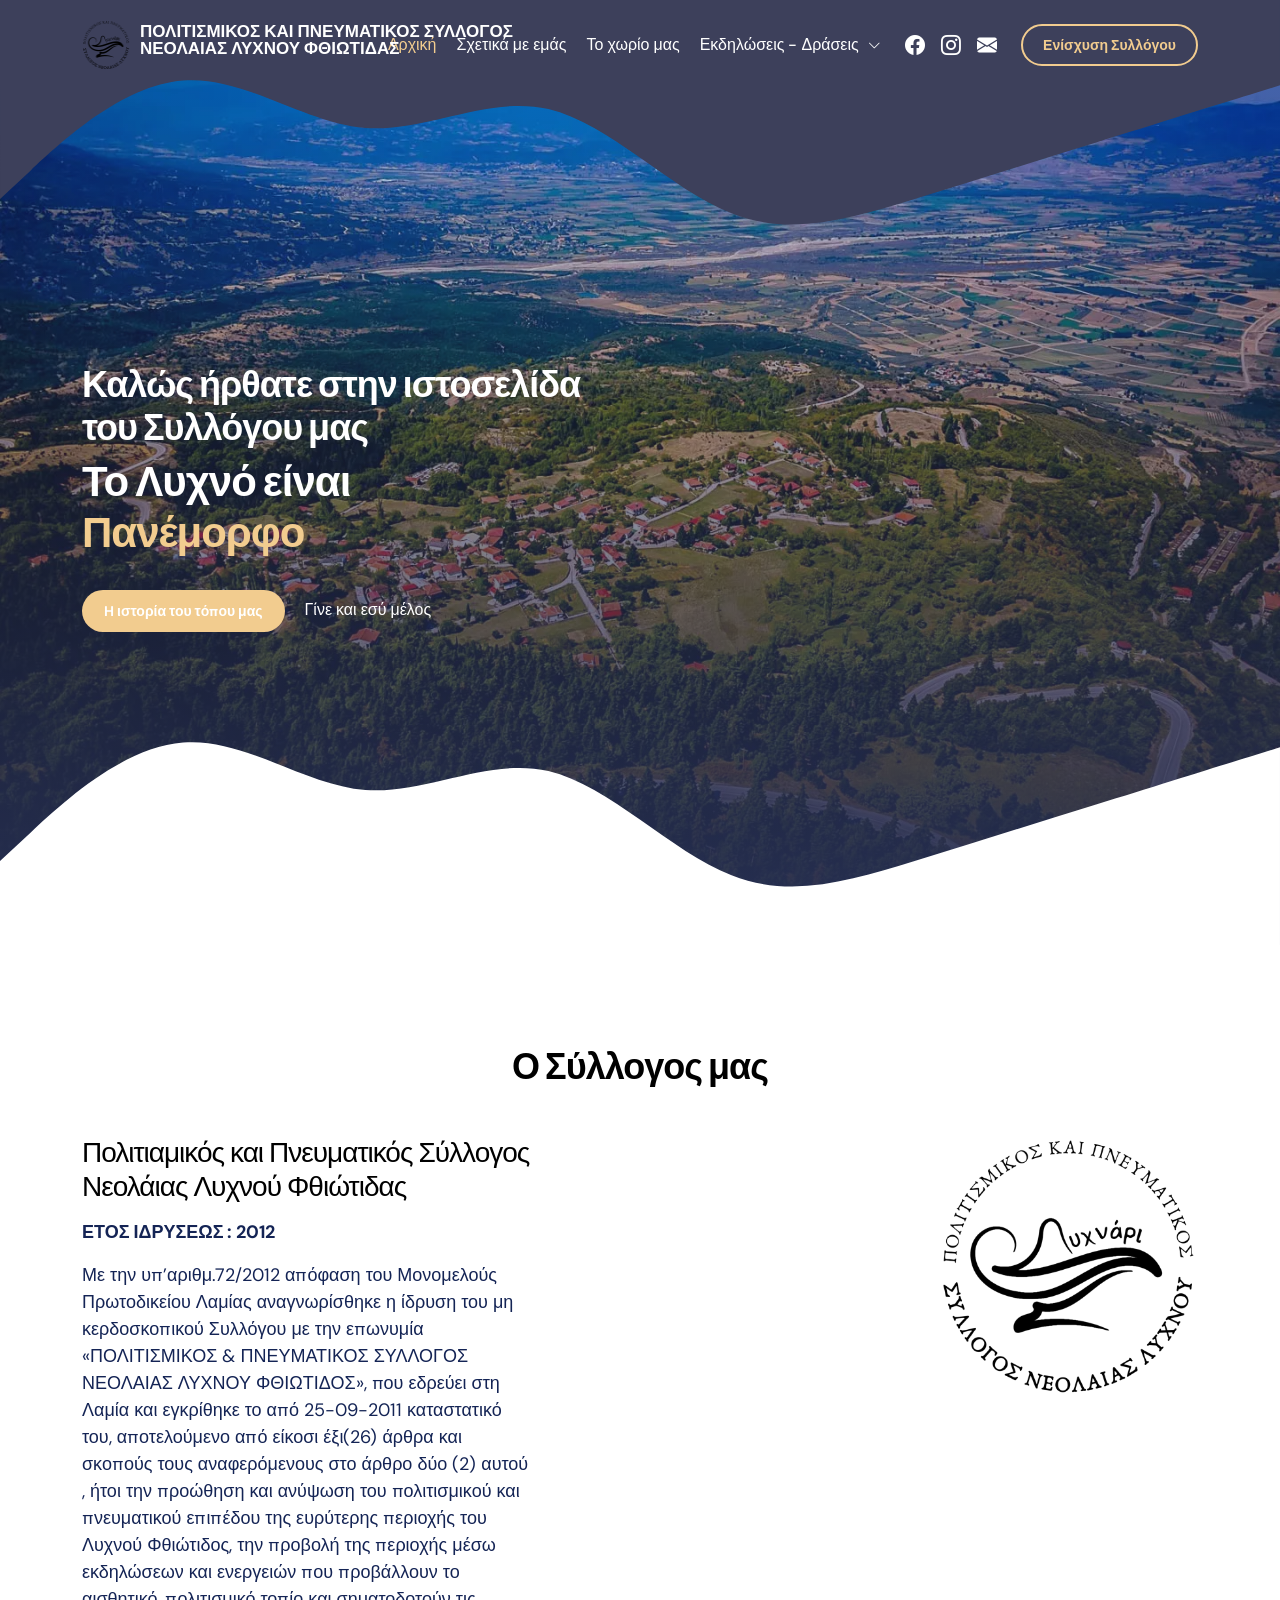
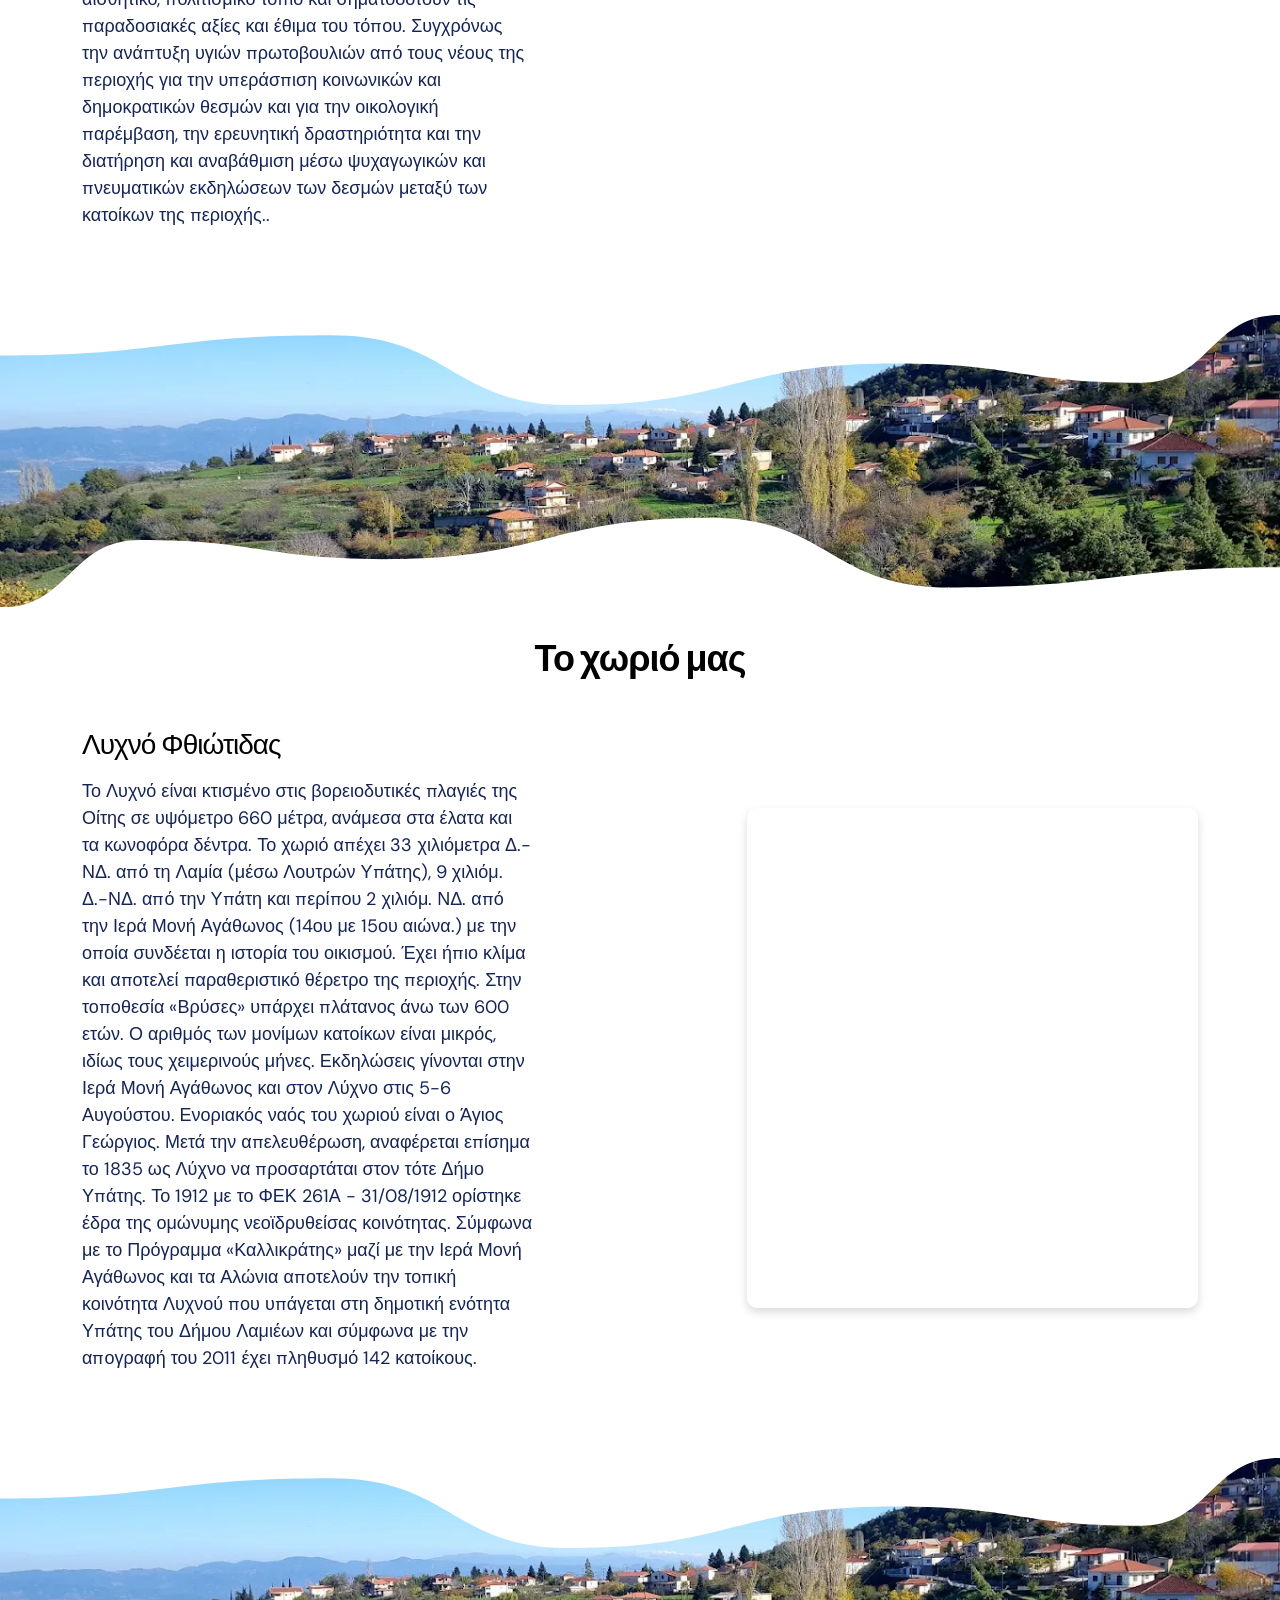
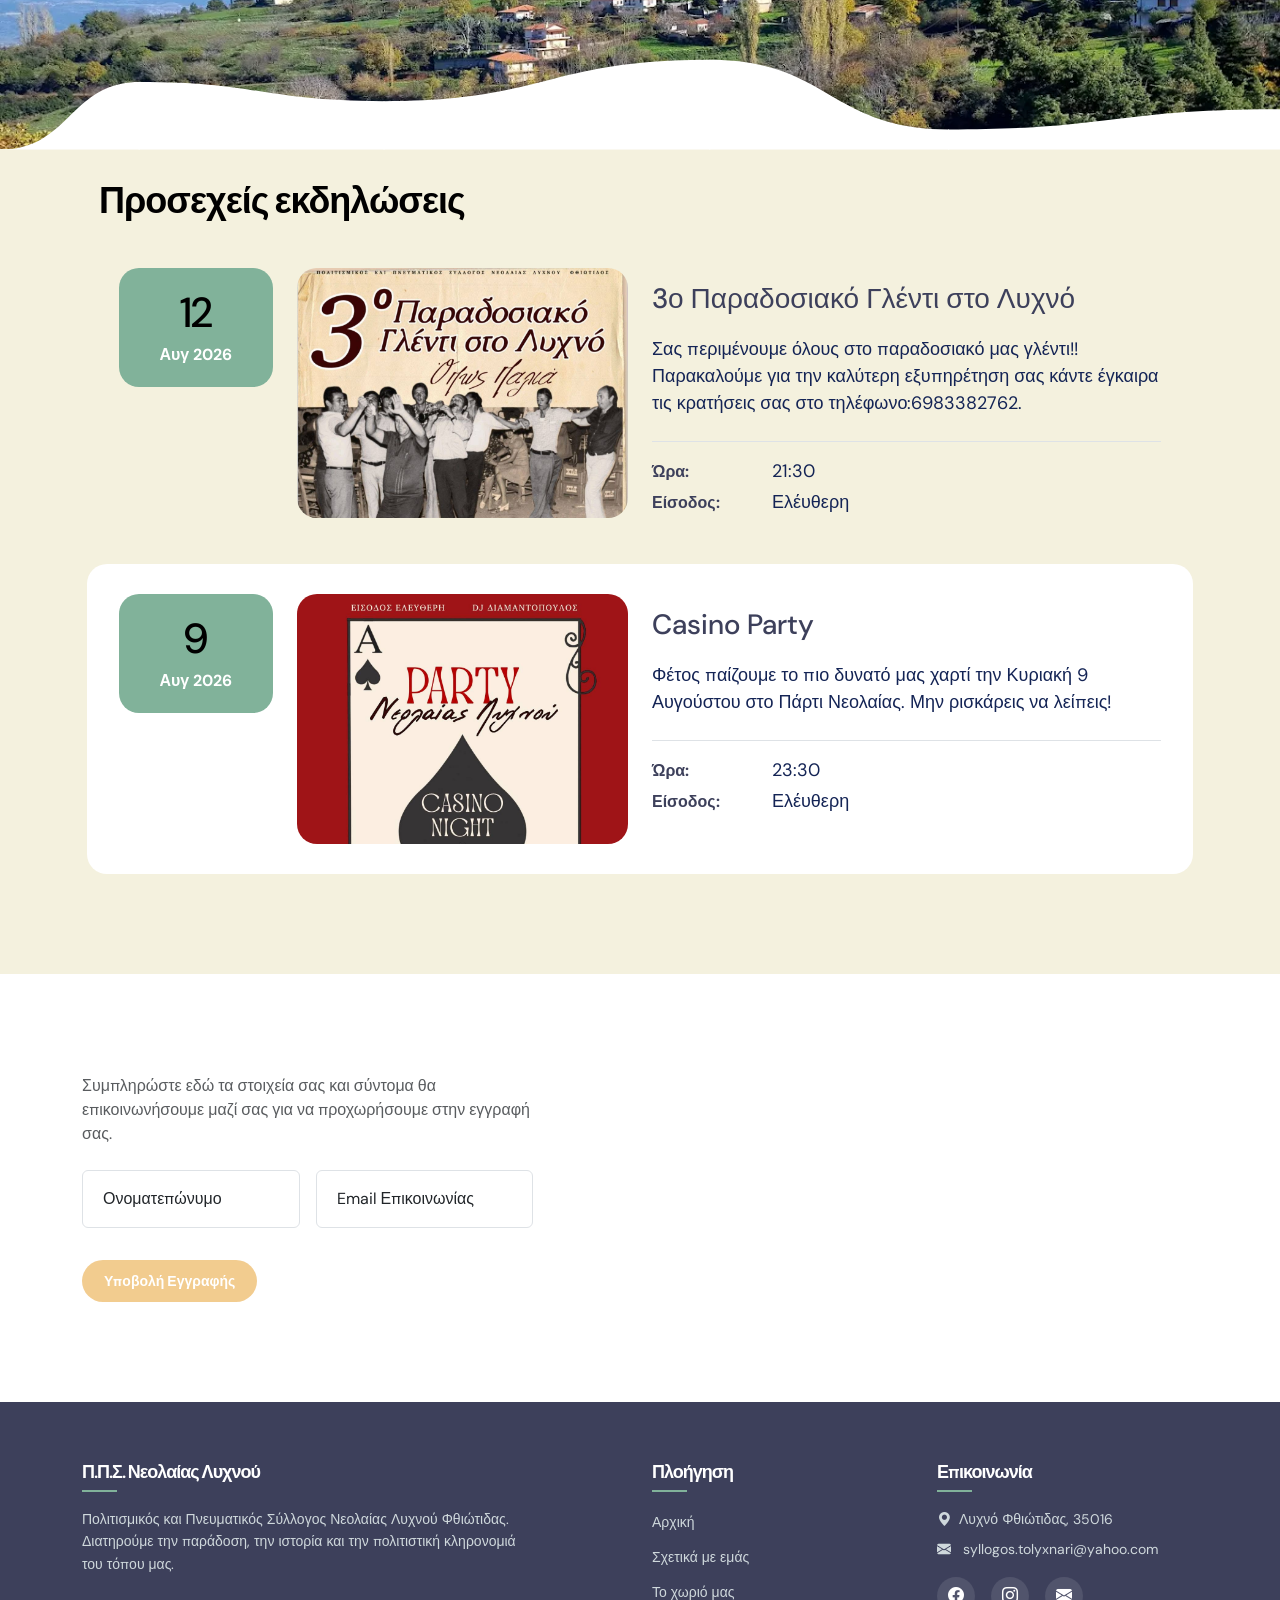
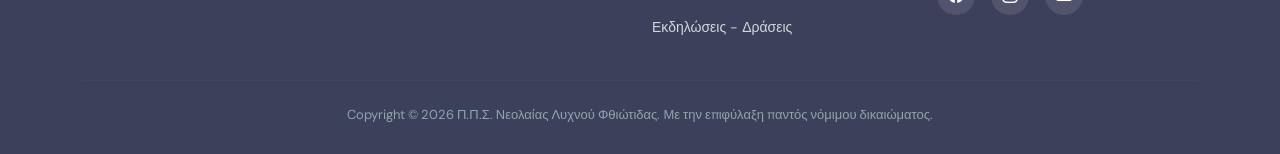
==== commit 36b18b03: "Fix mobiles4" ====
--- a/wwwroot/index.html
+++ b/wwwroot/index.html
@@ -616,7 +616,7 @@
 						<li><a href="#section_1">Αρχική</a></li>
 						<li><a href="#section_2">Σχετικά με εμάς</a></li>
 						<li><a href="#section_3">Το χωριό μας</a></li>
-						<li><a href="#section_4">Εκδηλώσεις - Δράσεις</a></li>
+						<li><a href="#section_4.1">Εκδηλώσεις - Δράσεις</a></li>
 					</ul>
 				</div>
 
@@ -669,7 +669,7 @@
     <script src="Js/animated-headline.js"></script>
     <script src="Js/modernizr.js"></script>
     <script src="Js/custom.js"></script>
-     <script src="Js/Index.js"></script>
+     <script src="Js/Menu.js"></script>
 </body>
 
 </html>
--- a/wwwroot/Css/MainStyle.css
+++ b/wwwroot/Css/MainStyle.css
@@ -1274,14 +1274,7 @@
 
 /* Διόρθωση Dropdown για να ανοιγοκλείνει σωστά στα κινητά */
 @media (max-width: 991px) {
-    /* Κρύβουμε το μενού αρχικά */
-    .navbar-nav .dropdown-menu {
-        display: none !important;
-        background-color: rgba(255, 255, 255, 0.05); /* Ελαφρύ φόντο */
-        border: none;
-        margin-top: 5px;
-        padding-left: 15px;
-    }
+
 
     /* Εμφανίζεται ΜΟΝΟ όταν ο χρήστης κάνει κλικ στο "Εκδηλώσεις - Δράσεις" */
     .navbar-nav .dropdown-menu.show {
@@ -1289,26 +1282,17 @@
     }
 }
 
-
-body {
-    background-color: #3d405b !important; 
-}
-
-
-@media (max-width: 991px) {
-    #sticky-wrapper,
-    .sticky-wrapper {
-        height: auto !important;
-        background-color:  #3d405b !important; /* Το σκούρο χρώμα του navbar */
-    }
-
-
-    .navbar-brand-text {
-        max-width: 180px;
-    }
-
-    .navbar-brand-text small {
-        font-size: 7.5px !important;
-        line-height: 1.1 !important;
-    }
-}+@media screen and (max-width: 991px) {
+  .sticky-wrapper {
+    position: relative;
+    height: auto !important;   /* το jquery.sticky κλειδώνει ύψος στο load */
+  }
+  .hero-section {
+    top: 0;
+    margin-bottom: 0;
+  }
+  
+}
+
+
+
